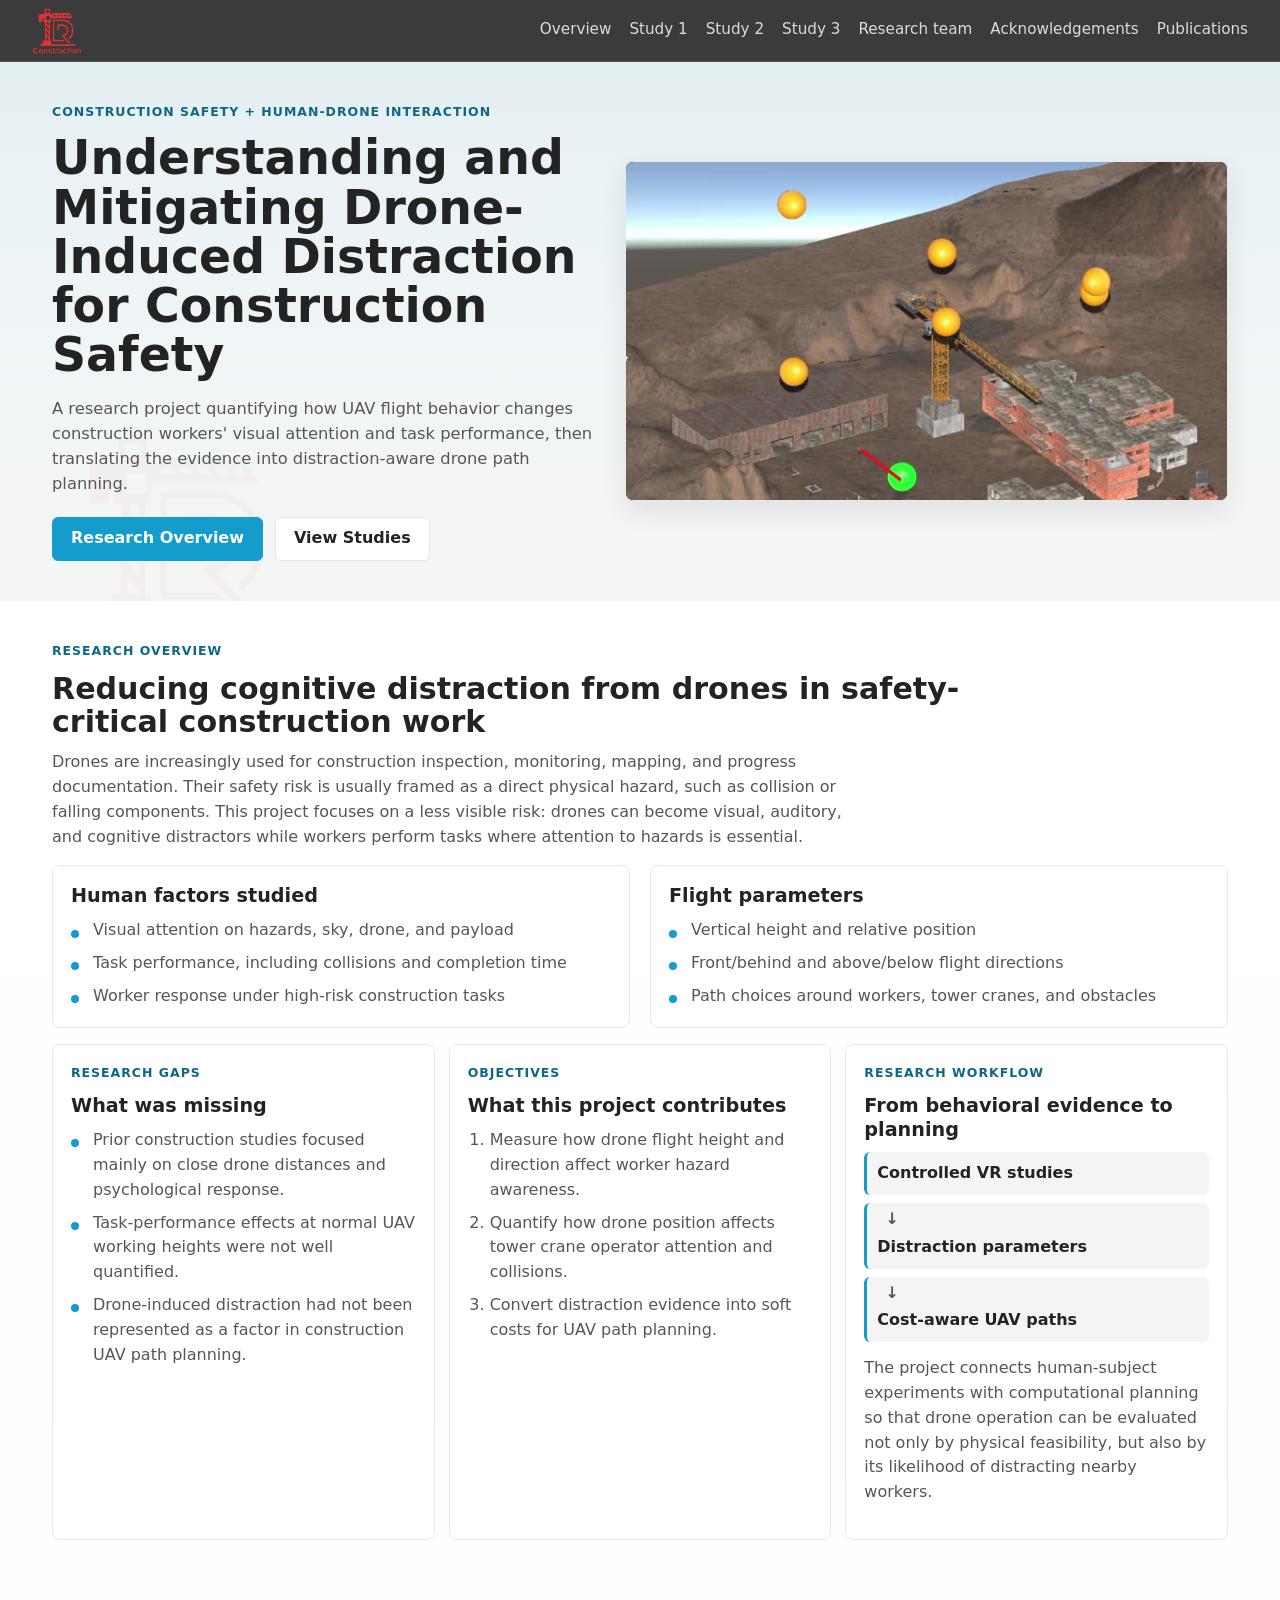
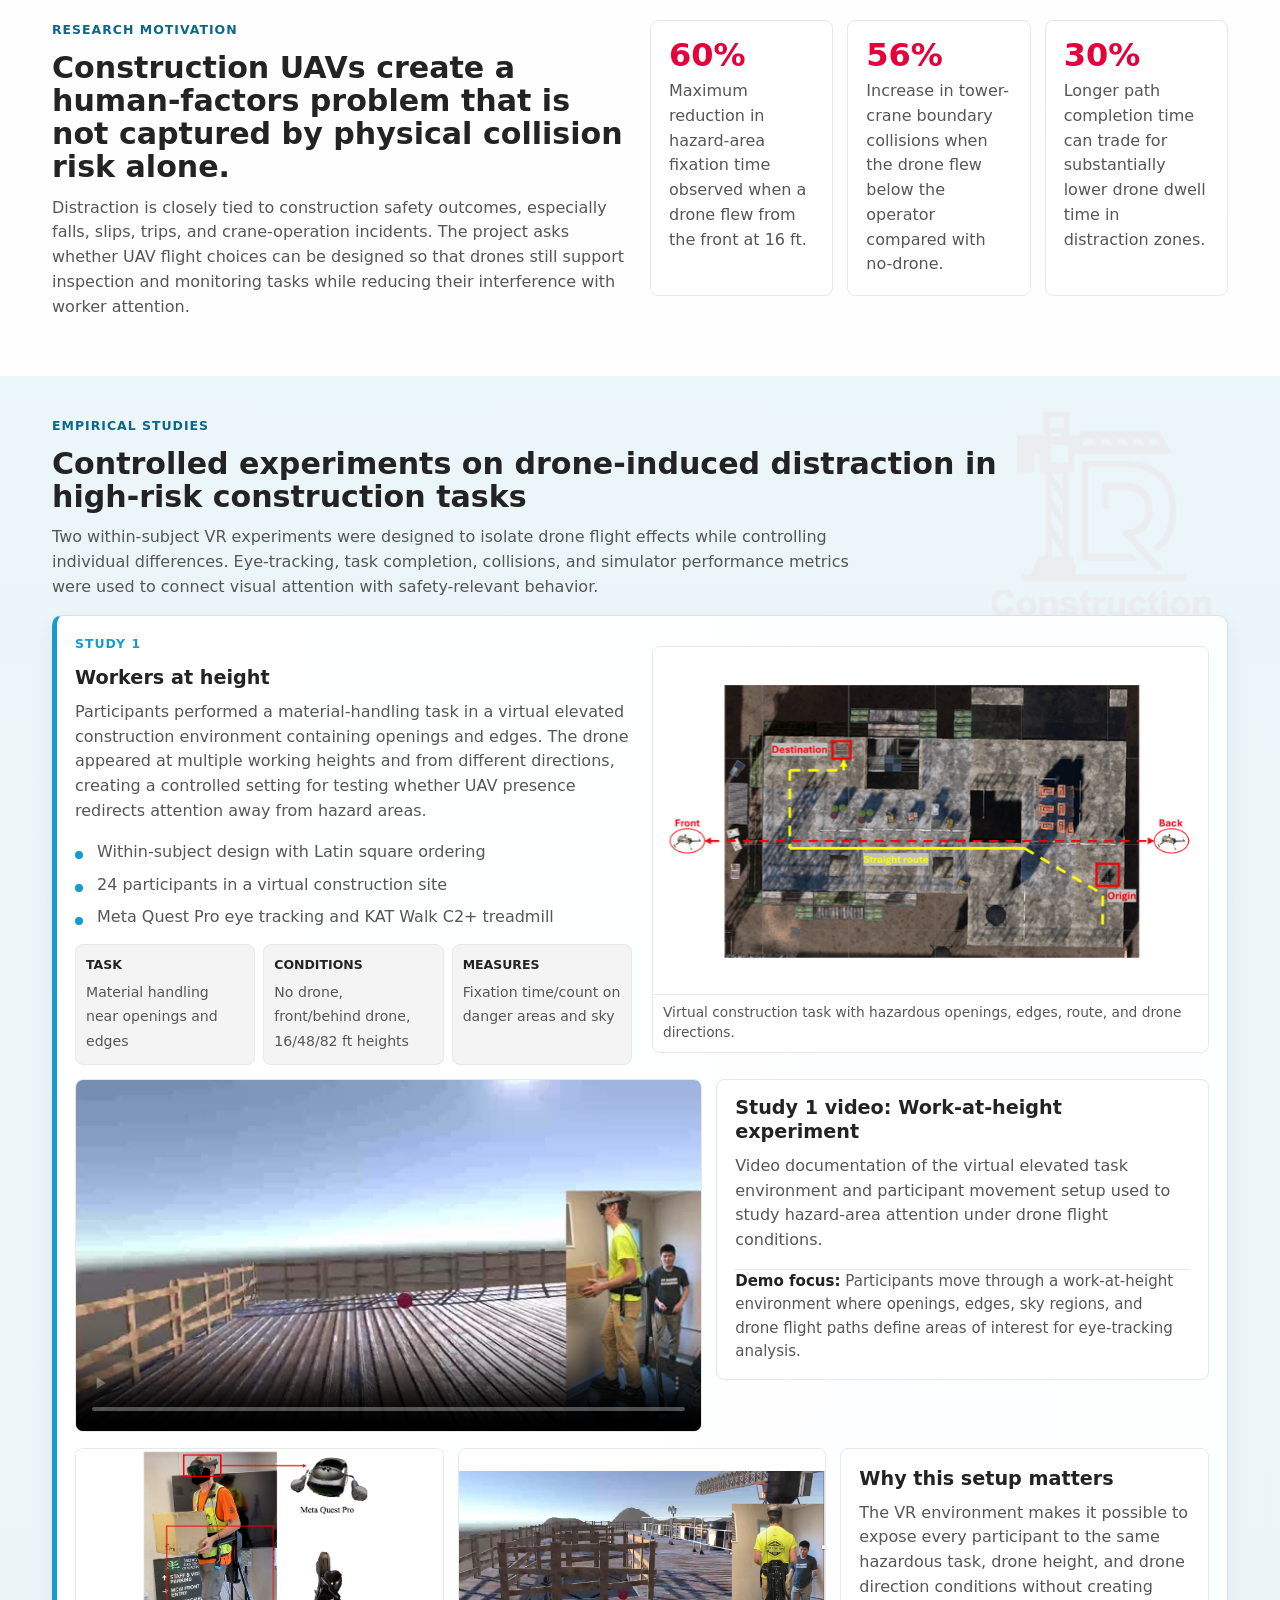
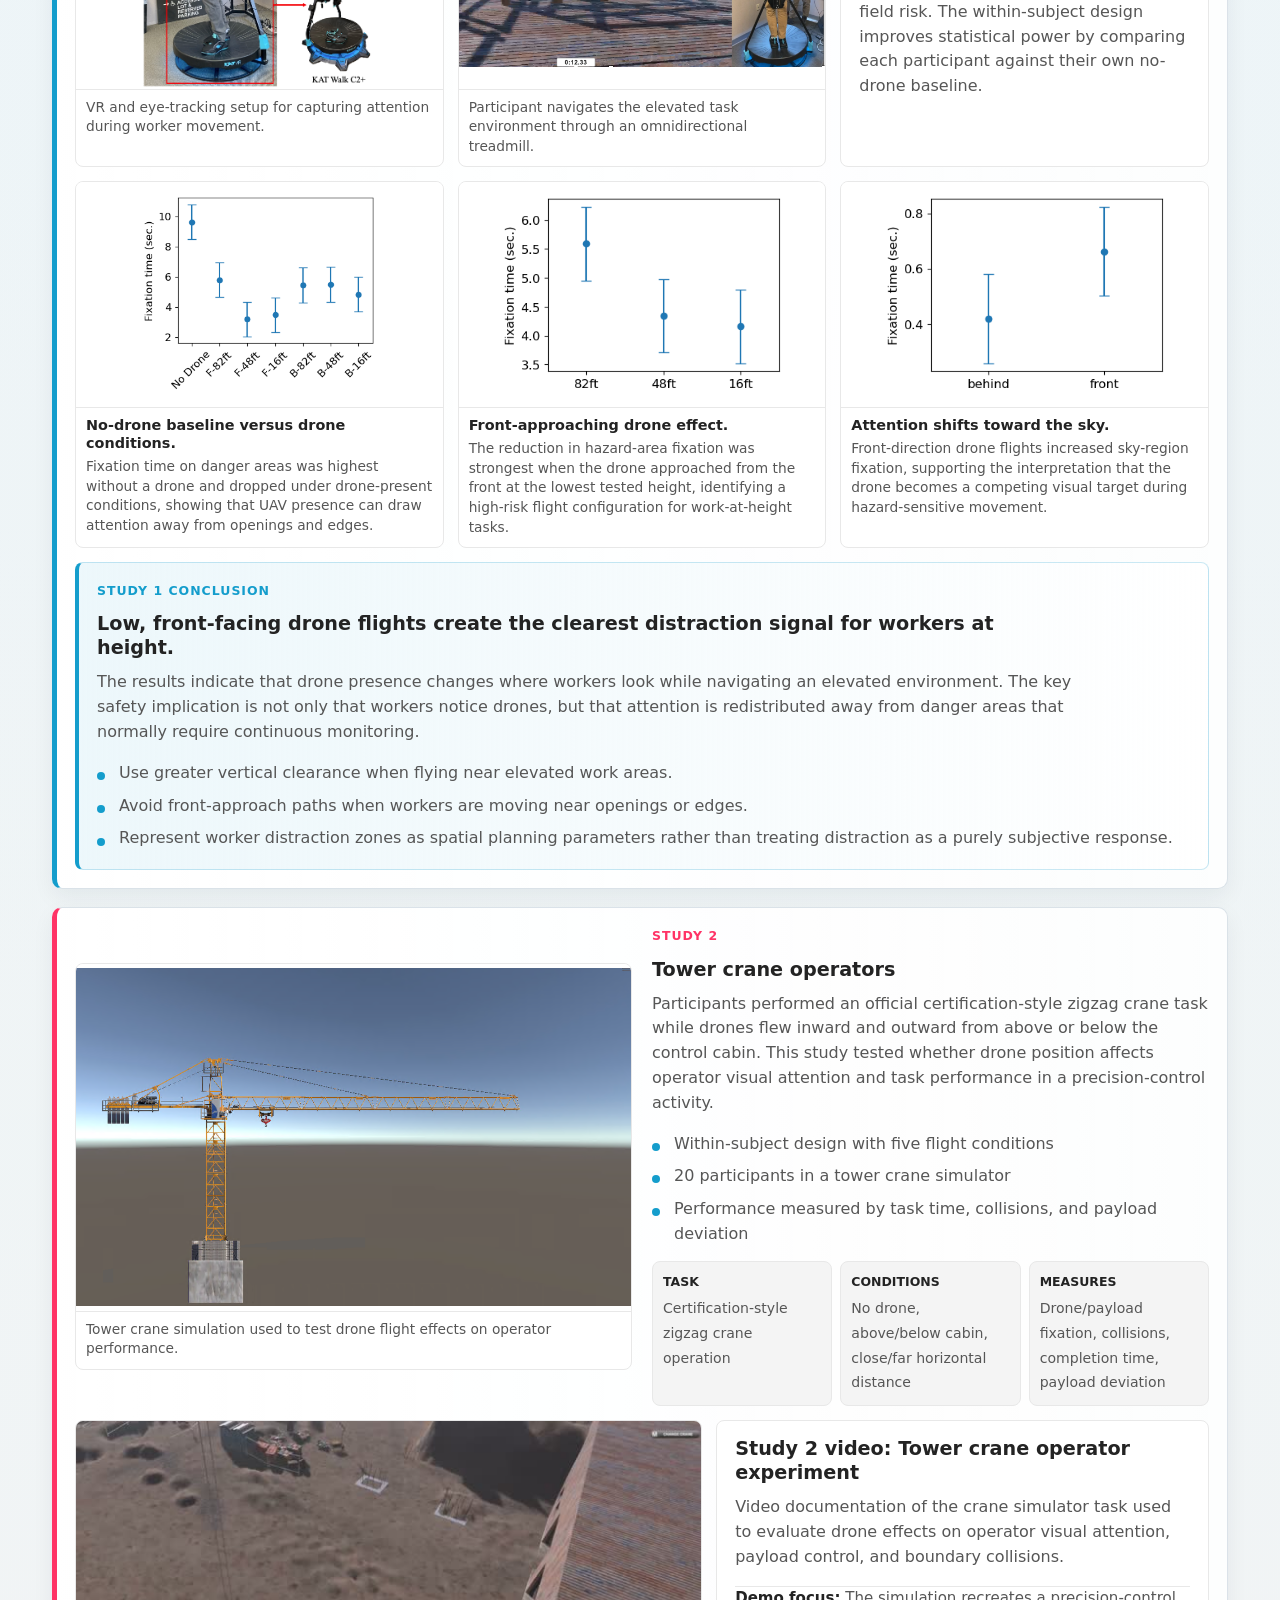
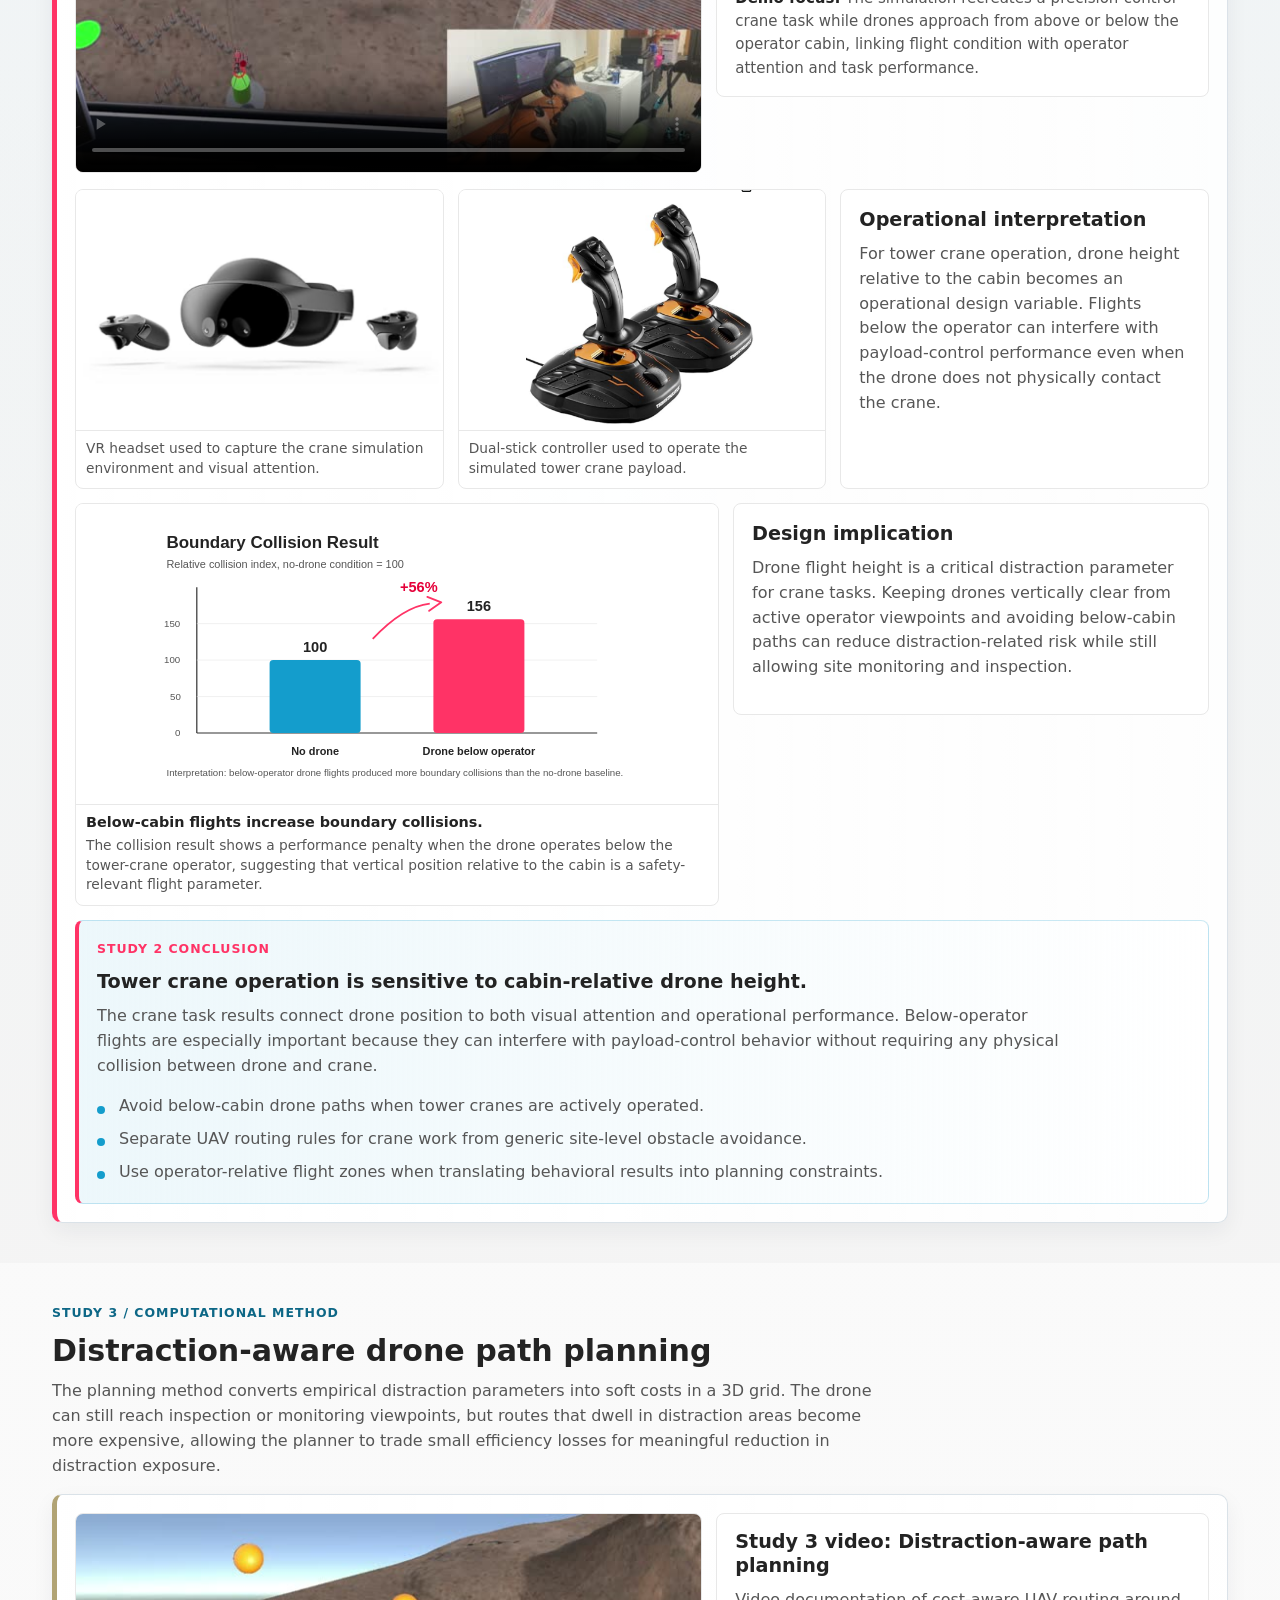
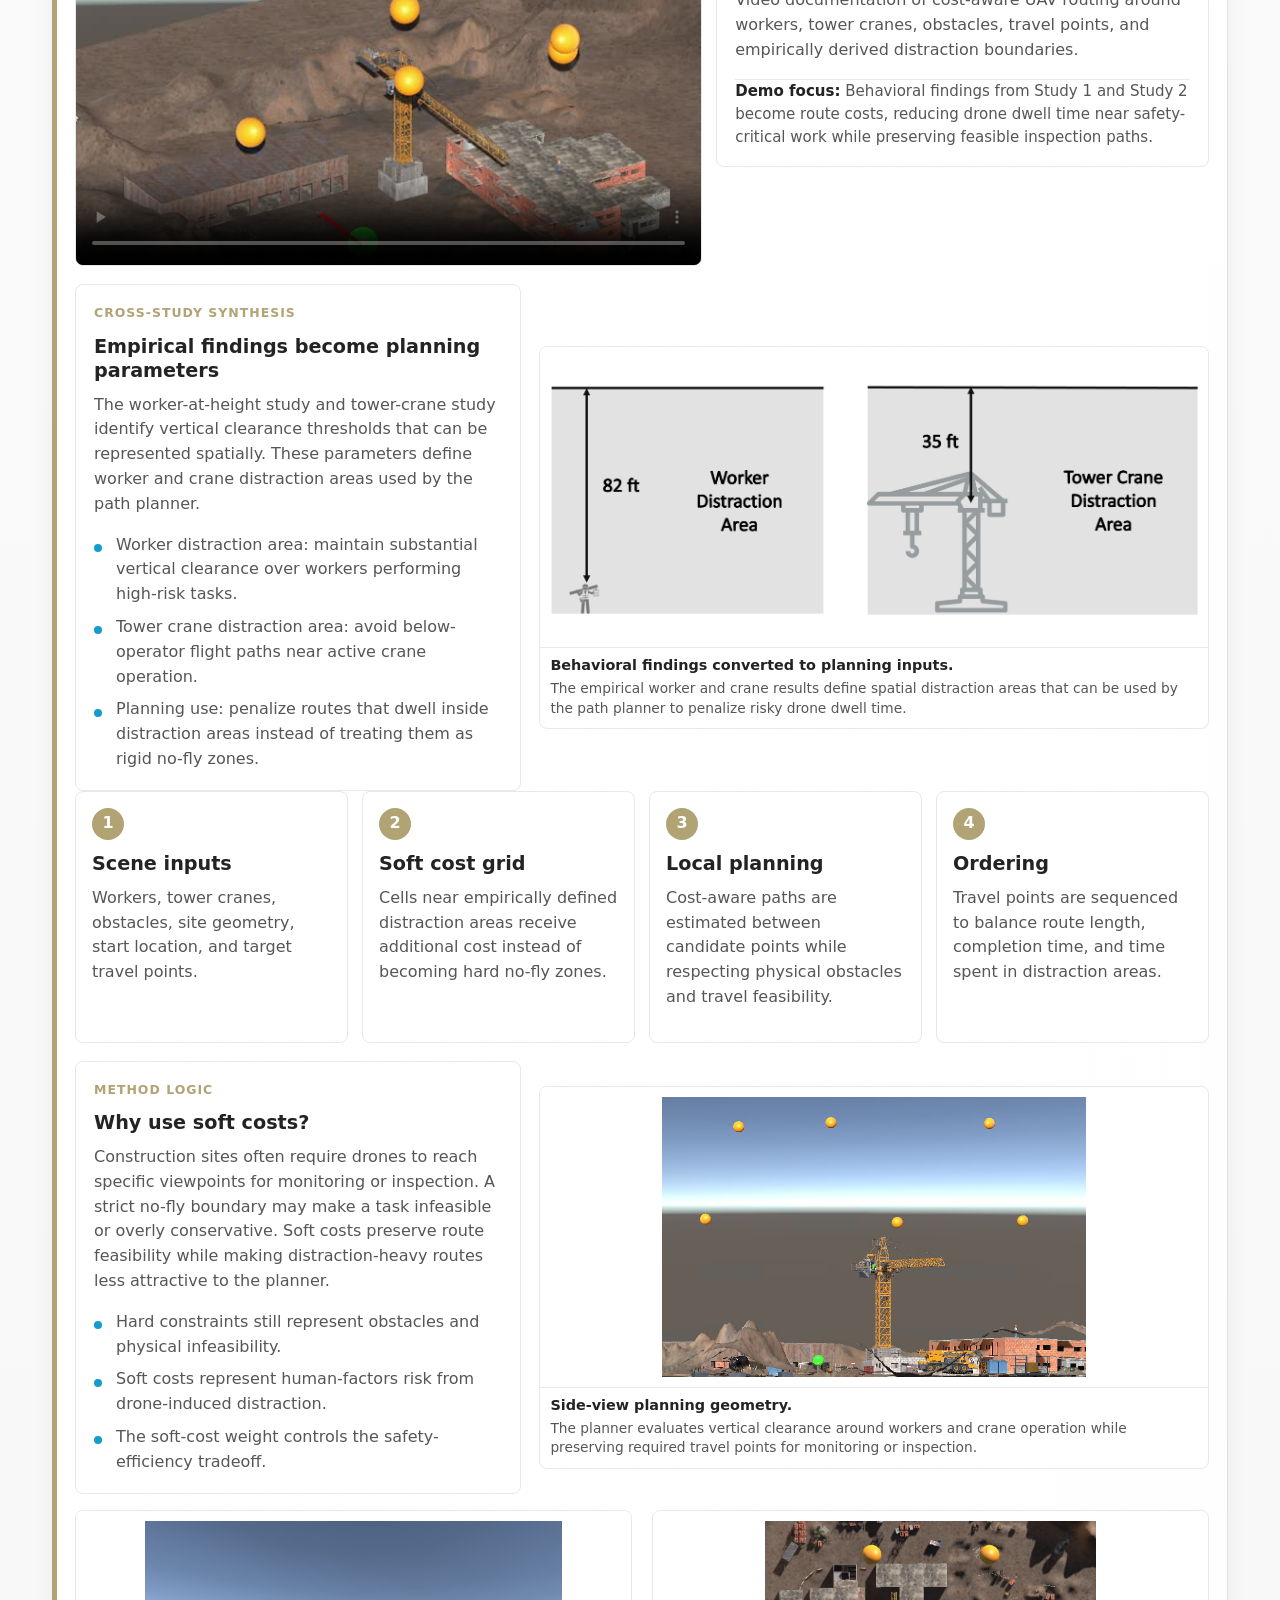
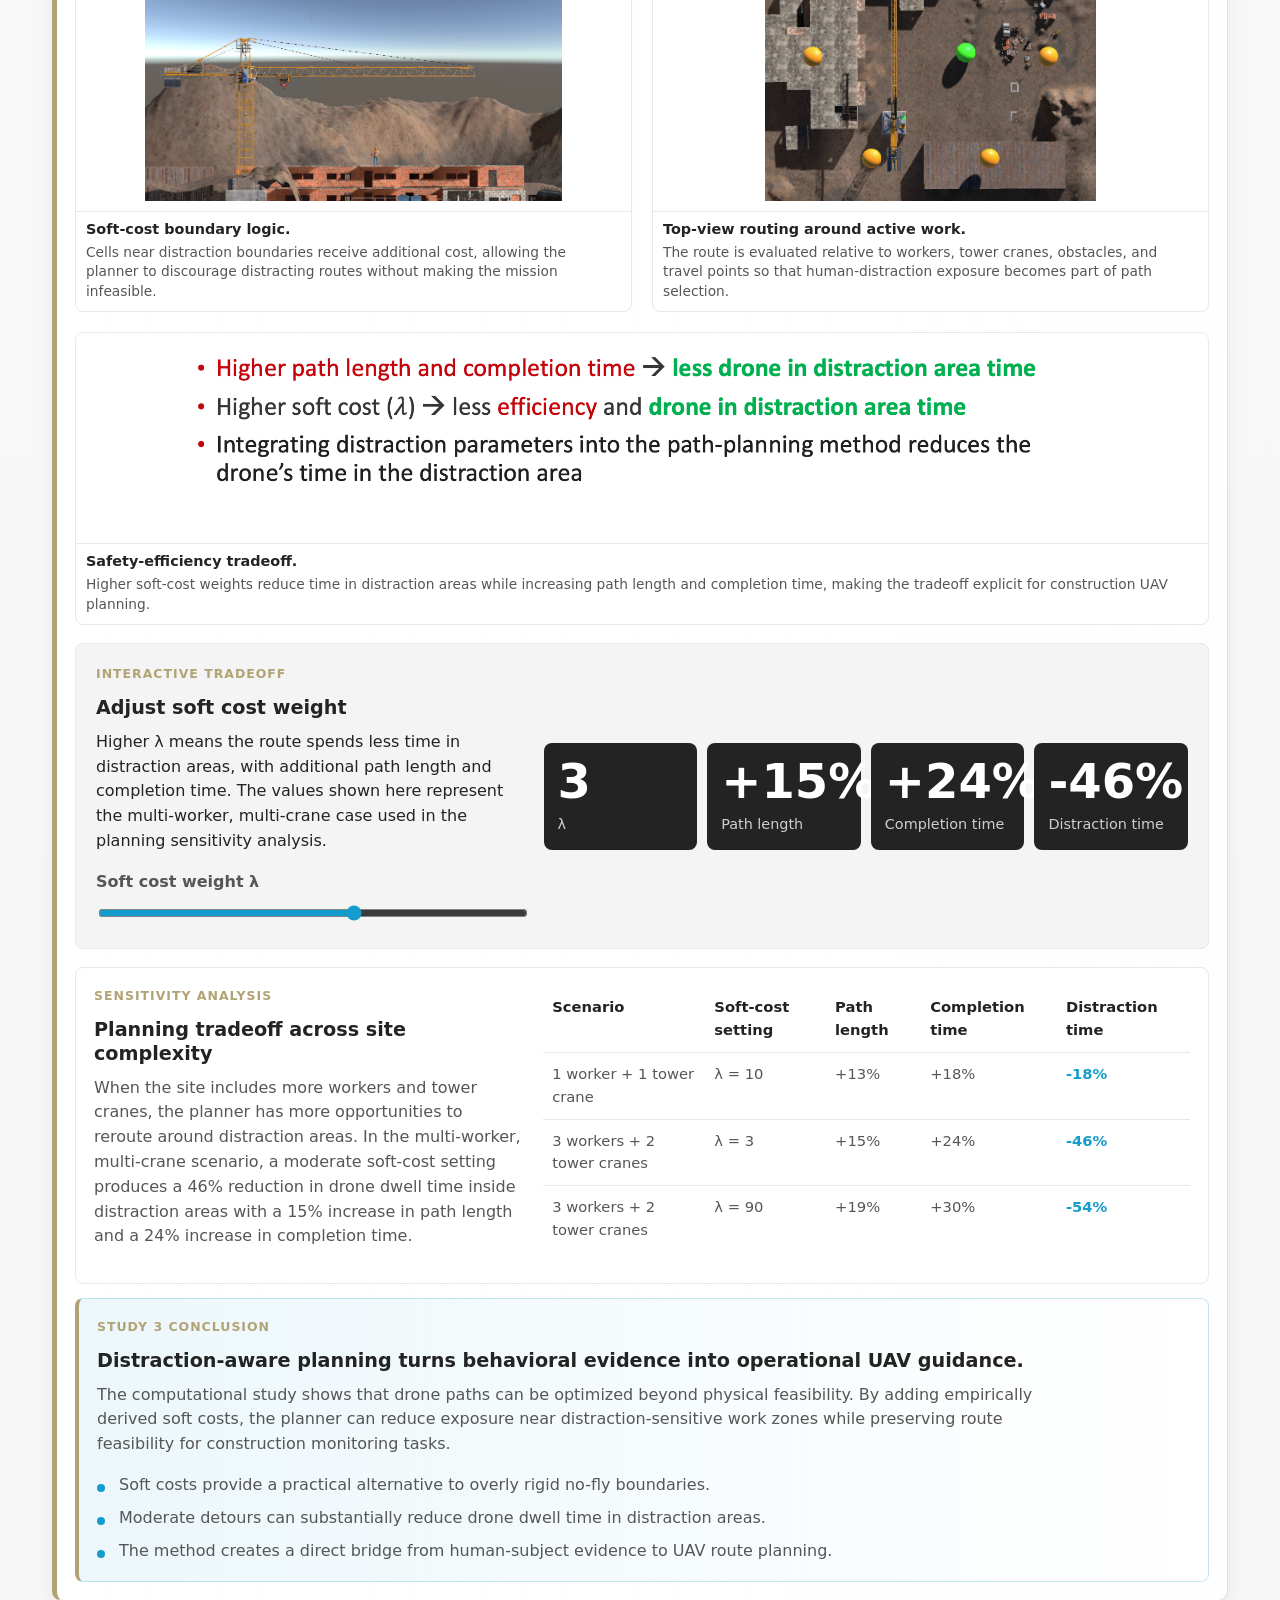
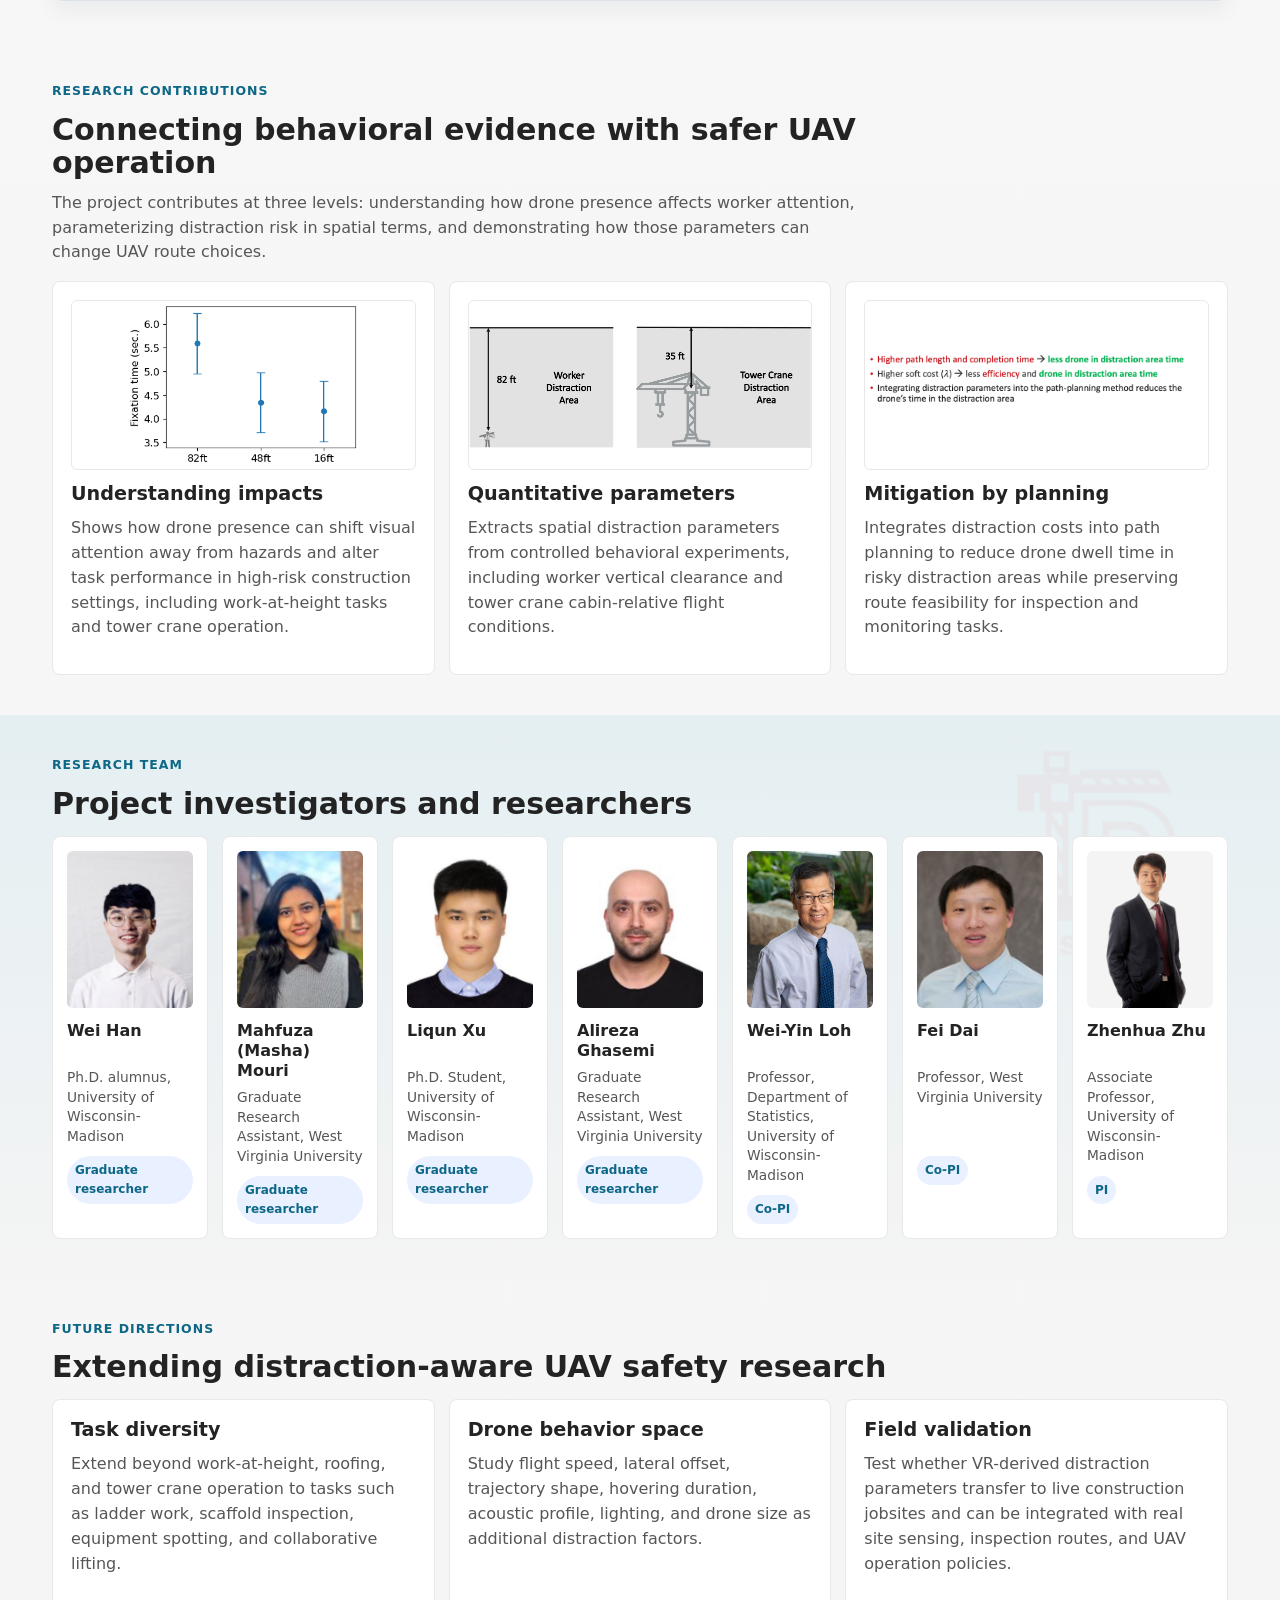
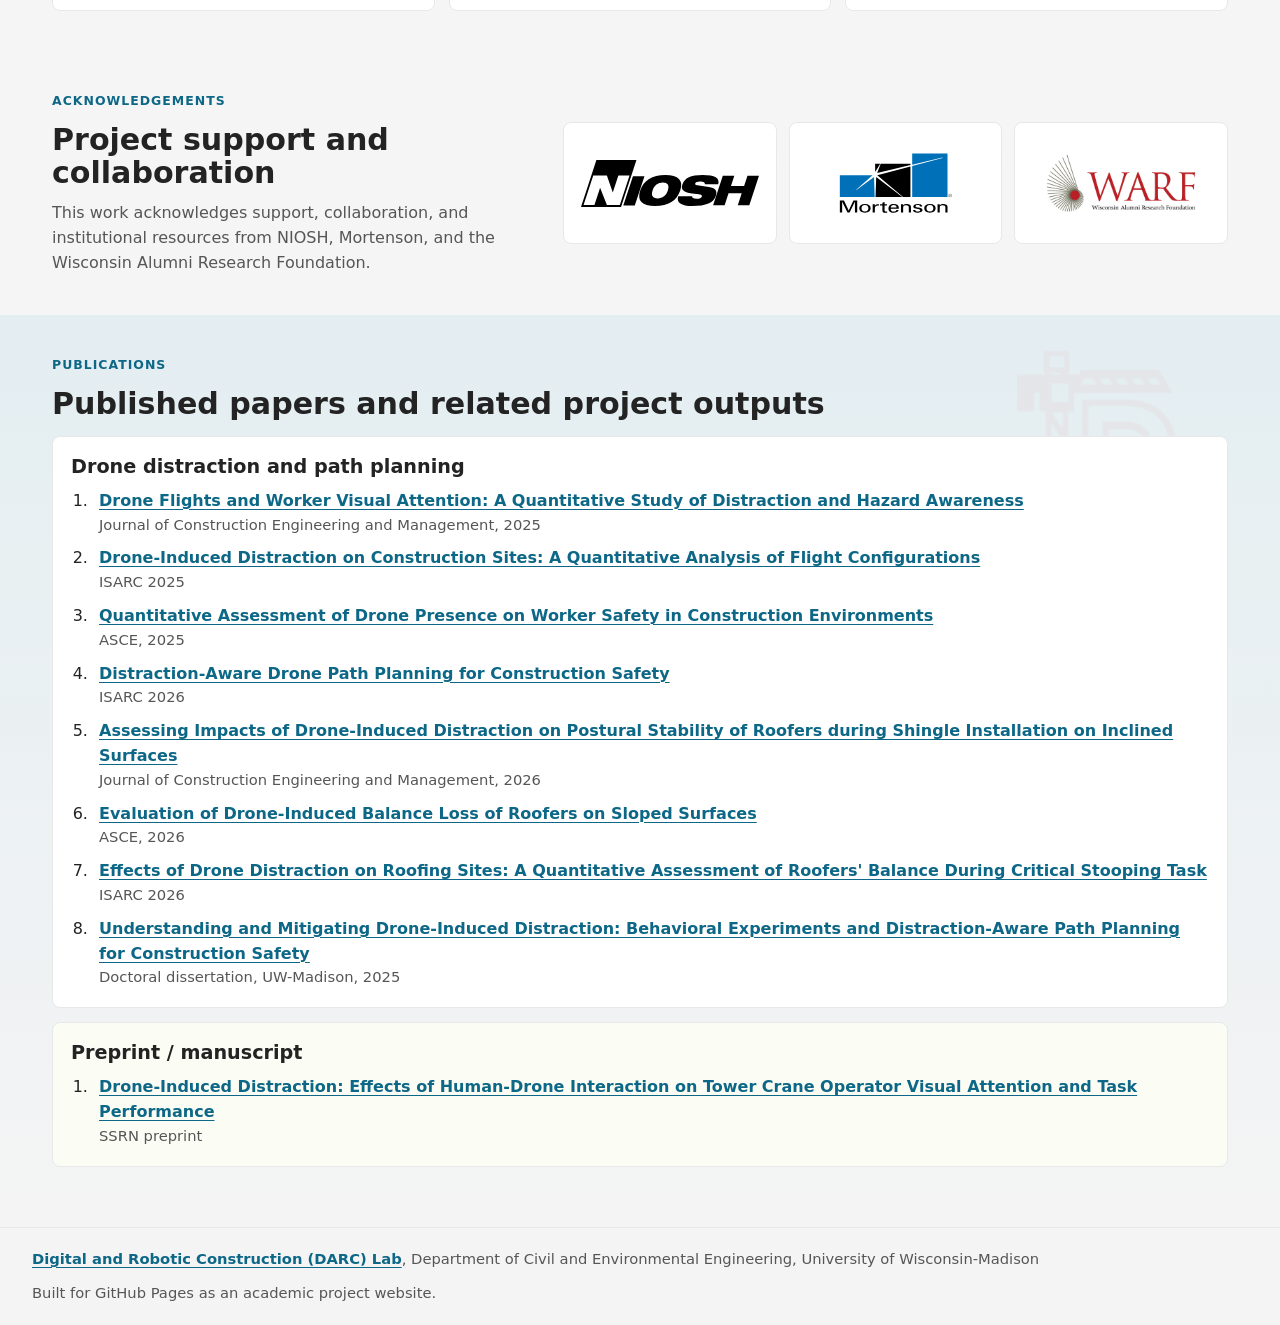
==== docs/index.html @ 778290e9 "Deploy research project website" ====
<!doctype html>
<html lang="en">
  <head>
    <meta charset="utf-8">
    <meta name="viewport" content="width=device-width, initial-scale=1">
    <meta name="description" content="Understanding and mitigating drone-induced distraction for construction safety through behavioral experiments and distraction-aware drone path planning.">
    <title>Drone-Induced Distraction for Construction Safety</title>
    <link rel="icon" href="assets/logos/darc-logo-icon.png">
    <link rel="stylesheet" href="styles.css">
  </head>
  <body>
    <header class="site-header" data-header>
      <div class="header-identity">
        <a class="lab-link" href="https://darc.cee.wisc.edu/index.html" target="_blank" rel="noopener" aria-label="Digital and Robotic Construction Lab website">
          <img src="assets/logos/darc-logo-icon.png" alt="DARC Lab logo">
        </a>
      </div>
      <button class="menu-button" type="button" data-menu-button aria-label="Toggle navigation">
        <span></span>
        <span></span>
      </button>
      <nav class="site-nav" data-nav>
        <a href="#overview">Overview</a>
        <a href="#study-1">Study 1</a>
        <a href="#study-2">Study 2</a>
        <a href="#study-3">Study 3</a>
        <a href="#team">Research team</a>
        <a href="#acknowledgements">Acknowledgements</a>
        <a href="#publications">Publications</a>
      </nav>
    </header>

    <main id="top">
      <section class="hero section-band">
        <div class="hero-copy">
          <p class="eyebrow">Construction safety + human-drone interaction</p>
          <h1>Understanding and Mitigating Drone-Induced Distraction for Construction Safety</h1>
          <p class="lead">A research project quantifying how UAV flight behavior changes construction workers' visual attention and task performance, then translating the evidence into distraction-aware drone path planning.</p>
          <div class="hero-actions">
            <a class="button primary" href="#overview">Research Overview</a>
            <a class="button" href="#study-1">View Studies</a>
          </div>
        </div>
        <div class="hero-media" aria-label="Distraction-aware path planning preview">
          <video autoplay muted loop playsinline poster="assets/video-posters/path-planning-demo.jpg">
            <source src="assets/videos/media8.mp4" type="video/mp4">
          </video>
        </div>
      </section>

      <section id="overview" class="section">
        <div class="section-heading">
          <p class="eyebrow">Research overview</p>
          <h2>Reducing cognitive distraction from drones in safety-critical construction work</h2>
          <p>Drones are increasingly used for construction inspection, monitoring, mapping, and progress documentation. Their safety risk is usually framed as a direct physical hazard, such as collision or falling components. This project focuses on a less visible risk: drones can become visual, auditory, and cognitive distractors while workers perform tasks where attention to hazards is essential.</p>
        </div>
        <div class="two-column question-grid">
          <div>
            <h3>Human factors studied</h3>
            <ul class="check-list">
              <li>Visual attention on hazards, sky, drone, and payload</li>
              <li>Task performance, including collisions and completion time</li>
              <li>Worker response under high-risk construction tasks</li>
            </ul>
          </div>
          <div>
            <h3>Flight parameters</h3>
            <ul class="check-list">
              <li>Vertical height and relative position</li>
              <li>Front/behind and above/below flight directions</li>
              <li>Path choices around workers, tower cranes, and obstacles</li>
            </ul>
          </div>
        </div>

        <div class="framework-grid">
          <article>
            <p class="tag">Research gaps</p>
            <h3>What was missing</h3>
            <ul class="check-list">
              <li>Prior construction studies focused mainly on close drone distances and psychological response.</li>
              <li>Task-performance effects at normal UAV working heights were not well quantified.</li>
              <li>Drone-induced distraction had not been represented as a factor in construction UAV path planning.</li>
            </ul>
          </article>
          <article>
            <p class="tag">Objectives</p>
            <h3>What this project contributes</h3>
            <ol class="number-list">
              <li>Measure how drone flight height and direction affect worker hazard awareness.</li>
              <li>Quantify how drone position affects tower crane operator attention and collisions.</li>
              <li>Convert distraction evidence into soft costs for UAV path planning.</li>
            </ol>
          </article>
          <article>
            <p class="tag">Research workflow</p>
            <h3>From behavioral evidence to planning</h3>
            <div class="workflow">
              <span>Controlled VR studies</span>
              <span>Distraction parameters</span>
              <span>Cost-aware UAV paths</span>
            </div>
            <p>The project connects human-subject experiments with computational planning so that drone operation can be evaluated not only by physical feasibility, but also by its likelihood of distracting nearby workers.</p>
          </article>
        </div>
      </section>

      <section class="section split-section">
        <div class="section-heading compact">
          <p class="eyebrow">Research motivation</p>
          <h2>Construction UAVs create a human-factors problem that is not captured by physical collision risk alone.</h2>
          <p>Distraction is closely tied to construction safety outcomes, especially falls, slips, trips, and crane-operation incidents. The project asks whether UAV flight choices can be designed so that drones still support inspection and monitoring tasks while reducing their interference with worker attention.</p>
        </div>
        <div class="metric-grid">
          <article class="metric">
            <strong>60%</strong>
            <span>Maximum reduction in hazard-area fixation time observed when a drone flew from the front at 16 ft.</span>
          </article>
          <article class="metric">
            <strong>56%</strong>
            <span>Increase in tower-crane boundary collisions when the drone flew below the operator compared with no-drone.</span>
          </article>
          <article class="metric">
            <strong>30%</strong>
            <span>Longer path completion time can trade for substantially lower drone dwell time in distraction zones.</span>
          </article>
        </div>
      </section>

      <section id="studies" class="section section-band">
        <div class="section-heading">
          <p class="eyebrow">Empirical studies</p>
          <h2>Controlled experiments on drone-induced distraction in high-risk construction tasks</h2>
          <p>Two within-subject VR experiments were designed to isolate drone flight effects while controlling individual differences. Eye-tracking, task completion, collisions, and simulator performance metrics were used to connect visual attention with safety-relevant behavior.</p>
        </div>

        <div id="study-1" class="study-section study-one">
          <div class="research-block">
            <div class="research-copy">
              <p class="tag">Study 1</p>
              <h3>Workers at height</h3>
              <p>Participants performed a material-handling task in a virtual elevated construction environment containing openings and edges. The drone appeared at multiple working heights and from different directions, creating a controlled setting for testing whether UAV presence redirects attention away from hazard areas.</p>
              <ul class="check-list">
                <li>Within-subject design with Latin square ordering</li>
                <li>24 participants in a virtual construction site</li>
                <li>Meta Quest Pro eye tracking and KAT Walk C2+ treadmill</li>
              </ul>
              <div class="study-meta">
                <article>
                  <strong>Task</strong>
                  <span>Material handling near openings and edges</span>
                </article>
                <article>
                  <strong>Conditions</strong>
                  <span>No drone, front/behind drone, 16/48/82 ft heights</span>
                </article>
                <article>
                  <strong>Measures</strong>
                  <span>Fixation time/count on danger areas and sky</span>
                </article>
              </div>
            </div>
            <figure class="figure-frame">
              <img src="assets/figures/workers-route.png" alt="Virtual construction site route for workers at height with front and back drone directions.">
              <figcaption>Virtual construction task with hazardous openings, edges, route, and drone directions.</figcaption>
            </figure>
          </div>

          <div class="study-demo">
            <article class="media-card demo-card">
              <video controls preload="metadata" poster="assets/video-posters/workers-demo.jpg">
                <source src="assets/videos/media5.mp4" type="video/mp4">
              </video>
              <div class="demo-copy">
                <h3>Study 1 video: Work-at-height experiment</h3>
                <p>Video documentation of the virtual elevated task environment and participant movement setup used to study hazard-area attention under drone flight conditions.</p>
                <p class="demo-note"><strong>Demo focus:</strong> Participants move through a work-at-height environment where openings, edges, sky regions, and drone flight paths define areas of interest for eye-tracking analysis.</p>
              </div>
            </article>
          </div>

          <div class="figure-grid three">
            <figure class="figure-card">
              <img src="assets/figures/meta-quest-pro.png" alt="Participant wearing Meta Quest Pro while standing on KAT Walk C2+ treadmill.">
              <figcaption>VR and eye-tracking setup for capturing attention during worker movement.</figcaption>
            </figure>
            <figure class="figure-card">
              <img src="assets/figures/kat-walk.png" alt="Work-at-height virtual environment and treadmill setup.">
              <figcaption>Participant navigates the elevated task environment through an omnidirectional treadmill.</figcaption>
            </figure>
            <div class="finding-panel">
              <h3>Why this setup matters</h3>
              <p>The VR environment makes it possible to expose every participant to the same hazardous task, drone height, and drone direction conditions without creating field risk. The within-subject design improves statistical power by comparing each participant against their own no-drone baseline.</p>
            </div>
          </div>

          <div class="result-row three">
            <figure class="figure-card data-viz result-figure">
              <img src="assets/figures/fixation-danger-no-drone.png" alt="Fixation time on danger areas by drone condition.">
              <figcaption><strong>No-drone baseline versus drone conditions.</strong><span>Fixation time on danger areas was highest without a drone and dropped under drone-present conditions, showing that UAV presence can draw attention away from openings and edges.</span></figcaption>
            </figure>
            <figure class="figure-card data-viz result-figure">
              <img src="assets/figures/fixation-danger-front.png" alt="Fixation time on danger areas for front drone conditions at different heights.">
              <figcaption><strong>Front-approaching drone effect.</strong><span>The reduction in hazard-area fixation was strongest when the drone approached from the front at the lowest tested height, identifying a high-risk flight configuration for work-at-height tasks.</span></figcaption>
            </figure>
            <figure class="figure-card data-viz result-figure">
              <img src="assets/figures/fixation-sky.png" alt="Fixation time on sky by drone condition.">
              <figcaption><strong>Attention shifts toward the sky.</strong><span>Front-direction drone flights increased sky-region fixation, supporting the interpretation that the drone becomes a competing visual target during hazard-sensitive movement.</span></figcaption>
            </figure>
          </div>

          <div class="study-conclusion">
            <p class="tag">Study 1 conclusion</p>
            <h3>Low, front-facing drone flights create the clearest distraction signal for workers at height.</h3>
            <p>The results indicate that drone presence changes where workers look while navigating an elevated environment. The key safety implication is not only that workers notice drones, but that attention is redistributed away from danger areas that normally require continuous monitoring.</p>
            <ul class="check-list">
              <li>Use greater vertical clearance when flying near elevated work areas.</li>
              <li>Avoid front-approach paths when workers are moving near openings or edges.</li>
              <li>Represent worker distraction zones as spatial planning parameters rather than treating distraction as a purely subjective response.</li>
            </ul>
          </div>
        </div>

        <div id="study-2" class="study-section study-two">
          <div class="research-block alternate">
            <div class="research-copy">
              <p class="tag">Study 2</p>
              <h3>Tower crane operators</h3>
              <p>Participants performed an official certification-style zigzag crane task while drones flew inward and outward from above or below the control cabin. This study tested whether drone position affects operator visual attention and task performance in a precision-control activity.</p>
              <ul class="check-list">
                <li>Within-subject design with five flight conditions</li>
                <li>20 participants in a tower crane simulator</li>
                <li>Performance measured by task time, collisions, and payload deviation</li>
              </ul>
              <div class="study-meta">
                <article>
                  <strong>Task</strong>
                  <span>Certification-style zigzag crane operation</span>
                </article>
                <article>
                  <strong>Conditions</strong>
                  <span>No drone, above/below cabin, close/far horizontal distance</span>
                </article>
                <article>
                  <strong>Measures</strong>
                  <span>Drone/payload fixation, collisions, completion time, payload deviation</span>
                </article>
              </div>
            </div>
            <figure class="figure-frame">
              <img src="assets/figures/tower-crane-sim.png" alt="Tower crane simulation scene with crane and payload.">
              <figcaption>Tower crane simulation used to test drone flight effects on operator performance.</figcaption>
            </figure>
          </div>

          <div class="study-demo">
            <article class="media-card demo-card">
              <video controls preload="metadata" poster="assets/video-posters/crane-demo.jpg">
                <source src="assets/videos/media7.mp4" type="video/mp4">
              </video>
              <div class="demo-copy">
                <h3>Study 2 video: Tower crane operator experiment</h3>
                <p>Video documentation of the crane simulator task used to evaluate drone effects on operator visual attention, payload control, and boundary collisions.</p>
                <p class="demo-note"><strong>Demo focus:</strong> The simulation recreates a precision-control crane task while drones approach from above or below the operator cabin, linking flight condition with operator attention and task performance.</p>
              </div>
            </article>
          </div>

          <div class="figure-grid three">
            <figure class="figure-card">
              <img src="assets/figures/joystick.png" alt="Meta Quest headset used in the tower crane simulator.">
              <figcaption>VR headset used to capture the crane simulation environment and visual attention.</figcaption>
            </figure>
            <figure class="figure-card">
              <img src="assets/figures/meta-quest-crane.png" alt="Dual joystick controller used for the tower crane task.">
              <figcaption>Dual-stick controller used to operate the simulated tower crane payload.</figcaption>
            </figure>
            <div class="finding-panel">
              <h3>Operational interpretation</h3>
              <p>For tower crane operation, drone height relative to the cabin becomes an operational design variable. Flights below the operator can interfere with payload-control performance even when the drone does not physically contact the crane.</p>
            </div>
          </div>

          <div class="result-row result-with-analysis">
            <figure class="figure-card wide data-viz result-figure">
              <img src="assets/figures/tower-collision-result.svg" alt="Relative boundary collision result showing a 56 percent increase for below-operator drone flight.">
              <figcaption><strong>Below-cabin flights increase boundary collisions.</strong><span>The collision result shows a performance penalty when the drone operates below the tower-crane operator, suggesting that vertical position relative to the cabin is a safety-relevant flight parameter.</span></figcaption>
            </figure>
            <div class="finding-panel">
              <h3>Design implication</h3>
              <p>Drone flight height is a critical distraction parameter for crane tasks. Keeping drones vertically clear from active operator viewpoints and avoiding below-cabin paths can reduce distraction-related risk while still allowing site monitoring and inspection.</p>
            </div>
          </div>

          <div class="study-conclusion">
            <p class="tag">Study 2 conclusion</p>
            <h3>Tower crane operation is sensitive to cabin-relative drone height.</h3>
            <p>The crane task results connect drone position to both visual attention and operational performance. Below-operator flights are especially important because they can interfere with payload-control behavior without requiring any physical collision between drone and crane.</p>
            <ul class="check-list">
              <li>Avoid below-cabin drone paths when tower cranes are actively operated.</li>
              <li>Separate UAV routing rules for crane work from generic site-level obstacle avoidance.</li>
              <li>Use operator-relative flight zones when translating behavioral results into planning constraints.</li>
            </ul>
          </div>
        </div>

      </section>

      <section id="study-3" class="section">
        <div class="section-heading">
          <p class="eyebrow">Study 3 / Computational method</p>
          <h2>Distraction-aware drone path planning</h2>
          <p>The planning method converts empirical distraction parameters into soft costs in a 3D grid. The drone can still reach inspection or monitoring viewpoints, but routes that dwell in distraction areas become more expensive, allowing the planner to trade small efficiency losses for meaningful reduction in distraction exposure.</p>
        </div>
        <div class="study-section study-three">
          <div class="study-demo method-demo">
            <article class="media-card demo-card">
              <video controls preload="metadata" poster="assets/video-posters/path-planning-demo.jpg">
                <source src="assets/videos/media8.mp4" type="video/mp4">
              </video>
              <div class="demo-copy">
                <h3>Study 3 video: Distraction-aware path planning</h3>
                <p>Video documentation of cost-aware UAV routing around workers, tower cranes, obstacles, travel points, and empirically derived distraction boundaries.</p>
                <p class="demo-note"><strong>Demo focus:</strong> Behavioral findings from Study 1 and Study 2 become route costs, reducing drone dwell time near safety-critical work while preserving feasible inspection paths.</p>
              </div>
            </article>
          </div>

          <div class="parameter-bridge">
            <div>
              <p class="tag">Cross-study synthesis</p>
              <h3>Empirical findings become planning parameters</h3>
              <p>The worker-at-height study and tower-crane study identify vertical clearance thresholds that can be represented spatially. These parameters define worker and crane distraction areas used by the path planner.</p>
              <ul class="check-list">
                <li>Worker distraction area: maintain substantial vertical clearance over workers performing high-risk tasks.</li>
                <li>Tower crane distraction area: avoid below-operator flight paths near active crane operation.</li>
                <li>Planning use: penalize routes that dwell inside distraction areas instead of treating them as rigid no-fly zones.</li>
              </ul>
            </div>
            <figure class="figure-frame data-viz">
              <img src="assets/figures/distraction-parameters.png" alt="Worker and tower crane distraction parameter boundaries.">
              <figcaption><strong>Behavioral findings converted to planning inputs.</strong><span>The empirical worker and crane results define spatial distraction areas that can be used by the path planner to penalize risky drone dwell time.</span></figcaption>
            </figure>
          </div>

          <div class="pipeline">
            <article>
              <span>1</span>
              <h3>Scene inputs</h3>
              <p>Workers, tower cranes, obstacles, site geometry, start location, and target travel points.</p>
            </article>
            <article>
              <span>2</span>
              <h3>Soft cost grid</h3>
              <p>Cells near empirically defined distraction areas receive additional cost instead of becoming hard no-fly zones.</p>
            </article>
            <article>
              <span>3</span>
              <h3>Local planning</h3>
              <p>Cost-aware paths are estimated between candidate points while respecting physical obstacles and travel feasibility.</p>
            </article>
            <article>
              <span>4</span>
              <h3>Ordering</h3>
              <p>Travel points are sequenced to balance route length, completion time, and time spent in distraction areas.</p>
            </article>
          </div>

          <div class="method-detail">
            <div>
              <p class="tag">Method logic</p>
              <h3>Why use soft costs?</h3>
              <p>Construction sites often require drones to reach specific viewpoints for monitoring or inspection. A strict no-fly boundary may make a task infeasible or overly conservative. Soft costs preserve route feasibility while making distraction-heavy routes less attractive to the planner.</p>
              <ul class="check-list">
                <li>Hard constraints still represent obstacles and physical infeasibility.</li>
                <li>Soft costs represent human-factors risk from drone-induced distraction.</li>
                <li>The soft-cost weight controls the safety-efficiency tradeoff.</li>
              </ul>
            </div>
            <figure class="figure-frame data-viz">
              <img src="assets/figures/path-planning-side.png" alt="Side view of drone path planning around tower crane and workers.">
              <figcaption><strong>Side-view planning geometry.</strong><span>The planner evaluates vertical clearance around workers and crane operation while preserving required travel points for monitoring or inspection.</span></figcaption>
            </figure>
          </div>

          <div class="planning-visuals method-results">
            <figure class="figure-frame data-viz">
              <img src="assets/figures/soft-cost-boundary.png" alt="Soft cost boundary conditions for drone path planning.">
              <figcaption><strong>Soft-cost boundary logic.</strong><span>Cells near distraction boundaries receive additional cost, allowing the planner to discourage distracting routes without making the mission infeasible.</span></figcaption>
            </figure>
            <figure class="figure-frame data-viz">
              <img src="assets/figures/path-planning-top.png" alt="Top view of drone path planning around workers and tower crane.">
              <figcaption><strong>Top-view routing around active work.</strong><span>The route is evaluated relative to workers, tower cranes, obstacles, and travel points so that human-distraction exposure becomes part of path selection.</span></figcaption>
            </figure>
            <figure class="figure-frame data-viz result-wide">
              <img src="assets/figures/path-planning-findings.png" alt="Summary of path-planning findings showing efficiency and distraction-time tradeoffs.">
              <figcaption><strong>Safety-efficiency tradeoff.</strong><span>Higher soft-cost weights reduce time in distraction areas while increasing path length and completion time, making the tradeoff explicit for construction UAV planning.</span></figcaption>
            </figure>
          </div>

          <div class="tradeoff">
            <div>
              <p class="tag">Interactive tradeoff</p>
              <h3>Adjust soft cost weight</h3>
              <p>Higher &lambda; means the route spends less time in distraction areas, with additional path length and completion time. The values shown here represent the multi-worker, multi-crane case used in the planning sensitivity analysis.</p>
              <label for="lambdaRange">Soft cost weight &lambda;</label>
              <input id="lambdaRange" type="range" min="0" max="5" value="3" step="1">
            </div>
            <div class="tradeoff-values" aria-live="polite">
              <article>
                <span id="lambdaValue">3</span>
                <p>&lambda;</p>
              </article>
              <article>
                <span id="pathValue">+15%</span>
                <p>Path length</p>
              </article>
              <article>
                <span id="timeValue">+24%</span>
                <p>Completion time</p>
              </article>
              <article>
                <span id="distractionValue">-46%</span>
                <p>Distraction time</p>
              </article>
            </div>
          </div>

          <div class="sensitivity-panel">
            <div>
              <p class="tag">Sensitivity analysis</p>
              <h3>Planning tradeoff across site complexity</h3>
              <p>When the site includes more workers and tower cranes, the planner has more opportunities to reroute around distraction areas. In the multi-worker, multi-crane scenario, a moderate soft-cost setting produces a 46% reduction in drone dwell time inside distraction areas with a 15% increase in path length and a 24% increase in completion time.</p>
            </div>
            <table class="sensitivity-table">
              <thead>
                <tr>
                  <th>Scenario</th>
                  <th>Soft-cost setting</th>
                  <th>Path length</th>
                  <th>Completion time</th>
                  <th>Distraction time</th>
                </tr>
              </thead>
              <tbody>
                <tr>
                  <td>1 worker + 1 tower crane</td>
                  <td>&lambda; = 10</td>
                  <td>+13%</td>
                  <td>+18%</td>
                  <td>-18%</td>
                </tr>
                <tr>
                  <td>3 workers + 2 tower cranes</td>
                  <td>&lambda; = 3</td>
                  <td>+15%</td>
                  <td>+24%</td>
                  <td>-46%</td>
                </tr>
                <tr>
                  <td>3 workers + 2 tower cranes</td>
                  <td>&lambda; = 90</td>
                  <td>+19%</td>
                  <td>+30%</td>
                  <td>-54%</td>
                </tr>
              </tbody>
            </table>
          </div>

          <div class="study-conclusion">
            <p class="tag">Study 3 conclusion</p>
            <h3>Distraction-aware planning turns behavioral evidence into operational UAV guidance.</h3>
            <p>The computational study shows that drone paths can be optimized beyond physical feasibility. By adding empirically derived soft costs, the planner can reduce exposure near distraction-sensitive work zones while preserving route feasibility for construction monitoring tasks.</p>
            <ul class="check-list">
              <li>Soft costs provide a practical alternative to overly rigid no-fly boundaries.</li>
              <li>Moderate detours can substantially reduce drone dwell time in distraction areas.</li>
              <li>The method creates a direct bridge from human-subject evidence to UAV route planning.</li>
            </ul>
          </div>
        </div>
      </section>

      <section class="section contributions">
        <div class="section-heading">
          <p class="eyebrow">Research contributions</p>
          <h2>Connecting behavioral evidence with safer UAV operation</h2>
          <p>The project contributes at three levels: understanding how drone presence affects worker attention, parameterizing distraction risk in spatial terms, and demonstrating how those parameters can change UAV route choices.</p>
        </div>
        <div class="contribution-grid">
          <article>
            <img src="assets/figures/fixation-danger-front.png" alt="Fixation time on danger areas for front drone conditions.">
            <h3>Understanding impacts</h3>
            <p>Shows how drone presence can shift visual attention away from hazards and alter task performance in high-risk construction settings, including work-at-height tasks and tower crane operation.</p>
          </article>
          <article>
            <img src="assets/figures/distraction-parameters.png" alt="Drone distraction parameters around workers and tower cranes.">
            <h3>Quantitative parameters</h3>
            <p>Extracts spatial distraction parameters from controlled behavioral experiments, including worker vertical clearance and tower crane cabin-relative flight conditions.</p>
          </article>
          <article>
            <img src="assets/figures/path-planning-findings.png" alt="Path planning finding summary for distraction-aware drone routing.">
            <h3>Mitigation by planning</h3>
            <p>Integrates distraction costs into path planning to reduce drone dwell time in risky distraction areas while preserving route feasibility for inspection and monitoring tasks.</p>
          </article>
        </div>
      </section>

      <section id="team" class="section section-band">
        <div class="section-heading">
          <p class="eyebrow">Research team</p>
          <h2>Project investigators and researchers</h2>
        </div>
        <div class="people-grid">
          <article class="person-card">
            <img src="assets/people/wei-han.jpg" alt="Wei Han portrait">
            <h3>Wei Han</h3>
            <p>Ph.D. alumnus, University of Wisconsin-Madison</p>
            <span>Graduate researcher</span>
          </article>
          <article class="person-card">
            <img src="assets/people/mahfuza-maisha-mouri.jpg" alt="Mahfuza Maisha Mouri portrait">
            <h3>Mahfuza (Masha) Mouri</h3>
            <p>Graduate Research Assistant, West Virginia University</p>
            <span>Graduate researcher</span>
          </article>
          <article class="person-card">
            <img src="assets/people/liqun-xu.jpg" alt="Liqun Xu portrait">
            <h3>Liqun Xu</h3>
            <p>Ph.D. Student, University of Wisconsin-Madison</p>
            <span>Graduate researcher</span>
          </article>
          <article class="person-card">
            <img src="assets/people/alireza-ghasemi.jpg" alt="Alireza Ghasemi portrait">
            <h3>Alireza Ghasemi</h3>
            <p>Graduate Research Assistant, West Virginia University</p>
            <span>Graduate researcher</span>
          </article>
          <article class="person-card">
            <img src="assets/people/wei-yin-loh.jpg" alt="Wei-Yin Loh portrait">
            <h3>Wei-Yin Loh</h3>
            <p>Professor, Department of Statistics, University of Wisconsin-Madison</p>
            <span>Co-PI</span>
          </article>
          <article class="person-card">
            <img src="assets/people/fei-dai.jpg" alt="Fei Dai portrait">
            <h3>Fei Dai</h3>
            <p>Professor, West Virginia University</p>
            <span>Co-PI</span>
          </article>
          <article class="person-card">
            <img src="assets/people/zhenhua-zhu.png" alt="Zhenhua Zhu portrait">
            <h3>Zhenhua Zhu</h3>
            <p>Associate Professor, University of Wisconsin-Madison</p>
            <span>PI</span>
          </article>
        </div>
      </section>

      <section class="section limitations">
        <div class="section-heading">
          <p class="eyebrow">Future directions</p>
          <h2>Extending distraction-aware UAV safety research</h2>
        </div>
        <div class="limitation-list">
          <article>
            <h3>Task diversity</h3>
            <p>Extend beyond work-at-height, roofing, and tower crane operation to tasks such as ladder work, scaffold inspection, equipment spotting, and collaborative lifting.</p>
          </article>
          <article>
            <h3>Drone behavior space</h3>
            <p>Study flight speed, lateral offset, trajectory shape, hovering duration, acoustic profile, lighting, and drone size as additional distraction factors.</p>
          </article>
          <article>
            <h3>Field validation</h3>
            <p>Test whether VR-derived distraction parameters transfer to live construction jobsites and can be integrated with real site sensing, inspection routes, and UAV operation policies.</p>
          </article>
        </div>
      </section>

      <section id="acknowledgements" class="section acknowledgements">
        <div class="section-heading compact">
          <p class="eyebrow">Acknowledgements</p>
          <h2>Project support and collaboration</h2>
          <p>This work acknowledges support, collaboration, and institutional resources from NIOSH, Mortenson, and the Wisconsin Alumni Research Foundation.</p>
        </div>
        <div class="logo-grid" aria-label="Acknowledged organizations">
          <a class="logo-card niosh-logo" href="https://www.cdc.gov/niosh/" aria-label="National Institute for Occupational Safety and Health">
            <img src="assets/logos/niosh-logo.svg" alt="NIOSH logo">
          </a>
          <a class="logo-card mortenson-logo" href="https://www.mortenson.com/" aria-label="Mortenson">
            <img src="assets/logos/mortenson-logo.svg" alt="Mortenson logo">
          </a>
          <a class="logo-card warf-logo" href="https://www.warf.org/" aria-label="Wisconsin Alumni Research Foundation">
            <img src="assets/logos/warf-logo.png" alt="WARF logo">
          </a>
        </div>
      </section>

      <section id="publications" class="section section-band publications-section">
        <div class="section-heading">
          <p class="eyebrow">Publications</p>
          <h2>Published papers and related project outputs</h2>
        </div>

        <div class="publication-group">
          <h3>Drone distraction and path planning</h3>
          <ol class="publication-list">
            <li><a href="https://doi.org/10.1061/JCEMD4.COENG-16567">Drone Flights and Worker Visual Attention: A Quantitative Study of Distraction and Hazard Awareness</a><span>Journal of Construction Engineering and Management, 2025</span></li>
            <li><a href="https://doi.org/10.22260/ISARC2025/0110">Drone-Induced Distraction on Construction Sites: A Quantitative Analysis of Flight Configurations</a><span>ISARC 2025</span></li>
            <li><a href="https://ascelibrary.org/doi/10.1061/9780784486115.062">Quantitative Assessment of Drone Presence on Worker Safety in Construction Environments</a><span>ASCE, 2025</span></li>
            <li><a href="https://doi.org/10.22260/ISARC2026/0069">Distraction-Aware Drone Path Planning for Construction Safety</a><span>ISARC 2026</span></li>
            <li><a href="https://doi.org/10.1061/JCEMD4.COENG-17685">Assessing Impacts of Drone-Induced Distraction on Postural Stability of Roofers during Shingle Installation on Inclined Surfaces</a><span>Journal of Construction Engineering and Management, 2026</span></li>
            <li><a href="https://ascelibrary.org/doi/10.1061/9780784486436.101">Evaluation of Drone-Induced Balance Loss of Roofers on Sloped Surfaces</a><span>ASCE, 2026</span></li>
            <li><a href="https://www.iaarc.org/publications/2026_proceedings_of_the_43rd_isarc_singapore/effects_of_drone_distraction_on_roofing_sites-a_quantitative_assessment_of_roofers_balance_during_critical_stooping_task.html">Effects of Drone Distraction on Roofing Sites: A Quantitative Assessment of Roofers' Balance During Critical Stooping Task</a><span>ISARC 2026</span></li>
            <li><a href="https://search.library.wisc.edu/digital/A5JSHN52AUEYKT9A">Understanding and Mitigating Drone-Induced Distraction: Behavioral Experiments and Distraction-Aware Path Planning for Construction Safety</a><span>Doctoral dissertation, UW-Madison, 2025</span></li>
          </ol>
        </div>

        <div class="publication-group muted-group">
          <h3>Preprint / manuscript</h3>
          <ol class="publication-list">
            <li><a href="https://papers.ssrn.com/sol3/papers.cfm?abstract_id=5988642">Drone-Induced Distraction: Effects of Human-Drone Interaction on Tower Crane Operator Visual Attention and Task Performance</a><span>SSRN preprint</span></li>
          </ol>
        </div>
      </section>
    </main>

    <footer class="site-footer">
      <p><a href="https://darc.cee.wisc.edu/index.html" target="_blank" rel="noopener">Digital and Robotic Construction (DARC) Lab</a>, Department of Civil and Environmental Engineering, University of Wisconsin-Madison</p>
      <p>Built for GitHub Pages as an academic project website.</p>
    </footer>

    <script src="app.js"></script>
  </body>
</html>
---- docs/styles.css ----
:root {
  --ink: #232323;
  --muted: #565656;
  --line: #e8e8e8;
  --paper: #f4f4f4;
  --white: #ffffff;
  --lab-dark: #333333;
  --lab-primary: #149dcc;
  --lab-primary-deep: #0d6786;
  --lab-accent: #ff3366;
  --lab-accent-deep: #e50039;
  --lab-taupe: #82786e;
  --lab-steel: #879a9f;
  --lab-gold: #b1a374;
  --blue: var(--lab-primary);
  --blue-deep: var(--lab-primary-deep);
  --green: var(--lab-primary);
  --red: var(--lab-accent-deep);
  --gold: var(--lab-gold);
  --shadow: 0 10px 26px rgba(35, 35, 35, 0.09);
  color-scheme: light;
}

* {
  box-sizing: border-box;
}

html {
  scroll-behavior: smooth;
}

body {
  margin: 0;
  color: var(--ink);
  background: linear-gradient(180deg, var(--paper) 0, var(--white) 420px, var(--paper) 100%);
  font-family: Inter, ui-sans-serif, system-ui, -apple-system, BlinkMacSystemFont, "Segoe UI", sans-serif;
  line-height: 1.55;
}

img,
video {
  display: block;
  max-width: 100%;
}

a {
  color: inherit;
}

.site-header {
  position: sticky;
  top: 0;
  z-index: 30;
  display: flex;
  align-items: center;
  justify-content: space-between;
  gap: 22px;
  min-height: 62px;
  padding: 0 32px;
  border-bottom: 1px solid rgba(255, 255, 255, 0.12);
  color: var(--white);
  background: rgba(51, 51, 51, 0.96);
  backdrop-filter: blur(18px);
}

.header-identity {
  display: flex;
  align-items: center;
  gap: 0;
  min-width: 0;
}

.lab-link {
  display: inline-flex;
  align-items: center;
  min-height: 50px;
  padding: 0;
  text-decoration: none;
}

.lab-link:hover {
  opacity: 0.86;
}

.lab-link img {
  width: 50px;
  height: 50px;
  object-fit: contain;
}

.site-nav {
  display: flex;
  align-items: center;
  gap: 18px;
  color: rgba(255, 255, 255, 0.82);
  font-size: 0.95rem;
}

.site-nav a {
  padding: 8px 0;
  border-bottom: 2px solid transparent;
  text-decoration: none;
}

.site-nav a:hover {
  color: var(--white);
  border-bottom-color: var(--lab-primary);
}

.menu-button {
  display: none;
  width: 40px;
  height: 40px;
  border: 1px solid rgba(255, 255, 255, 0.24);
  border-radius: 6px;
  background: transparent;
}

.menu-button span {
  display: block;
  width: 18px;
  height: 2px;
  margin: 5px auto;
  background: var(--white);
}

.section,
.hero {
  padding: 40px min(4.6vw, 52px);
}

.section-band {
  position: relative;
  isolation: isolate;
  overflow: hidden;
  background: linear-gradient(180deg, rgba(20, 157, 204, 0.08), rgba(244, 244, 244, 0.96));
}

.section-band::before {
  content: "";
  position: absolute;
  top: 22px;
  right: min(5vw, 72px);
  z-index: 0;
  width: min(230px, 26vw);
  aspect-ratio: 1;
  background: url("assets/logos/darc-logo.png") center / contain no-repeat;
  opacity: 0.045;
  pointer-events: none;
}

.section-band > * {
  position: relative;
  z-index: 1;
}

main section {
  scroll-margin-top: 78px;
}

#study-1,
#study-2,
#study-3 {
  scroll-margin-top: 78px;
}

.hero {
  display: grid;
  grid-template-columns: minmax(0, 0.95fr) minmax(340px, 1.05fr);
  gap: 28px;
  align-items: center;
  min-height: min(520px, calc(100vh - 62px));
}

.hero::before {
  top: auto;
  right: auto;
  bottom: -72px;
  left: min(4.8vw, 56px);
  width: min(250px, 24vw);
  opacity: 0.03;
}

.eyebrow,
.tag {
  margin: 0 0 12px;
  color: var(--blue-deep);
  font-size: 0.78rem;
  font-weight: 800;
  letter-spacing: 0.08em;
  text-transform: uppercase;
}

h1,
h2,
h3,
p {
  margin-top: 0;
}

h1 {
  margin-bottom: 16px;
  max-width: 880px;
  font-size: clamp(2.05rem, 3.7vw, 4.15rem);
  line-height: 1.04;
  letter-spacing: 0;
}

h2 {
  margin-bottom: 12px;
  font-size: clamp(1.72rem, 2.35vw, 2.75rem);
  line-height: 1.1;
  letter-spacing: 0;
}

h3 {
  margin-bottom: 10px;
  font-size: 1.2rem;
  line-height: 1.25;
  letter-spacing: 0;
}

.lead {
  max-width: 720px;
  color: var(--muted);
  font-size: clamp(1.02rem, 1.25vw, 1.18rem);
}

.hero-actions {
  display: flex;
  flex-wrap: wrap;
  gap: 12px;
  margin-top: 20px;
}

.button {
  display: inline-flex;
  align-items: center;
  justify-content: center;
  min-height: 44px;
  padding: 0 18px;
  border: 1px solid var(--line);
  border-radius: 6px;
  color: var(--ink);
  background: var(--white);
  font-weight: 700;
  text-decoration: none;
}

.button.primary {
  border-color: var(--blue);
  color: var(--white);
  background: var(--blue);
}

.hero-media {
  overflow: hidden;
  border: 1px solid var(--line);
  border-radius: 8px;
  background: #101820;
  box-shadow: var(--shadow);
}

.hero-media video {
  width: 100%;
  aspect-ratio: 16 / 9;
  object-fit: cover;
}

.section-heading {
  max-width: 960px;
  margin-bottom: 16px;
}

.section-heading p:not(.eyebrow) {
  max-width: 820px;
  color: var(--muted);
  font-size: 1rem;
}

.section-heading.compact {
  margin-bottom: 0;
}

.two-column,
.split-section,
.research-block,
.planning-visuals {
  display: grid;
  grid-template-columns: repeat(2, minmax(0, 1fr));
  gap: 20px;
  align-items: start;
}

.framework-grid,
.figure-grid {
  display: grid;
  gap: 14px;
  margin-top: 16px;
}

.framework-grid {
  grid-template-columns: repeat(3, minmax(0, 1fr));
}

.figure-grid.three,
.result-row.three,
.planning-visuals.three {
  grid-template-columns: repeat(3, minmax(0, 1fr));
}

.method-results {
  grid-template-columns: repeat(2, minmax(0, 1fr));
}

.method-detail,
.parameter-bridge,
.sensitivity-panel {
  display: grid;
  grid-template-columns: minmax(280px, 0.8fr) minmax(360px, 1.2fr);
  gap: 18px;
  align-items: center;
  margin-top: 18px;
}

.method-detail > *,
.parameter-bridge > *,
.sensitivity-panel > * {
  min-width: 0;
}

.study-demo {
  display: block;
  margin-top: 14px;
}

.method-demo {
  margin-bottom: 18px;
}

.question-grid > div,
.finding-panel,
.contribution-grid article,
.limitation-list article,
.pipeline article,
.metric,
.person-card,
.media-card,
.figure-card,
.publication-group,
.framework-grid article,
.method-detail > div,
.parameter-bridge > div,
.sensitivity-panel {
  border: 1px solid var(--line);
  border-radius: 8px;
  background: var(--white);
}

.question-grid > div,
.finding-panel,
.contribution-grid article,
.limitation-list article,
.publication-group,
.framework-grid article,
.method-detail > div,
.parameter-bridge > div,
.sensitivity-panel {
  padding: 18px;
}

.number-list {
  display: grid;
  gap: 8px;
  margin: 0;
  padding-left: 22px;
  color: var(--muted);
}

.check-list {
  display: grid;
  gap: 8px;
  margin: 0;
  padding: 0;
  list-style: none;
  color: var(--muted);
}

.check-list li {
  position: relative;
  padding-left: 22px;
}

.check-list li::before {
  content: "";
  position: absolute;
  top: 0.7em;
  left: 0;
  width: 8px;
  height: 8px;
  border-radius: 50%;
  background: var(--green);
}

.workflow {
  display: grid;
  gap: 8px;
  margin-bottom: 14px;
}

.workflow span {
  display: block;
  padding: 9px 10px;
  border-left: 3px solid var(--green);
  border-radius: 6px;
  color: var(--ink);
  background: var(--paper);
  font-weight: 760;
}

.workflow span + span {
  position: relative;
}

.workflow span + span::before {
  content: "↓";
  display: block;
  margin: -5px 0 3px 8px;
  color: var(--muted);
  font-weight: 800;
}

.metric-grid {
  display: grid;
  grid-template-columns: repeat(3, minmax(0, 1fr));
  gap: 14px;
}

.metric {
  padding: 18px;
}

.metric strong {
  display: block;
  margin-bottom: 8px;
  color: var(--red);
  font-size: 2rem;
  line-height: 1;
}

.metric span {
  color: var(--muted);
}

.research-block {
  margin-top: 18px;
  align-items: center;
}

.study-section {
  --study-color: var(--blue-deep);
  margin-top: 16px;
  padding: 18px;
  border: 1px solid rgba(217, 225, 232, 0.96);
  border-left: 5px solid var(--study-color);
  border-radius: 10px;
  background: linear-gradient(90deg, rgba(255, 255, 255, 0.98), rgba(255, 255, 255, 0.86));
  box-shadow: 0 8px 22px rgba(23, 33, 43, 0.06);
}

.study-section:hover {
  border-color: rgba(20, 157, 204, 0.38);
}

.study-section + .study-section {
  margin-top: 18px;
}

.study-section .research-block:first-child,
.study-section .study-demo:first-child {
  margin-top: 0;
}

.study-one {
  --study-color: var(--lab-primary);
}

.study-two {
  --study-color: var(--lab-accent);
}

.study-three {
  --study-color: var(--lab-gold);
}

.study-section .tag {
  color: var(--study-color);
}

.study-three .pipeline span {
  background: var(--lab-gold);
}

.study-conclusion {
  margin-top: 14px;
  padding: 18px;
  border: 1px solid rgba(20, 157, 204, 0.22);
  border-left: 4px solid var(--study-color);
  border-radius: 8px;
  background:
    linear-gradient(90deg, rgba(20, 157, 204, 0.08), rgba(255, 255, 255, 0.92)),
    var(--white);
}

.study-conclusion h3 {
  max-width: 960px;
}

.study-conclusion p:not(.tag) {
  max-width: 980px;
  color: var(--muted);
}

.research-block.alternate .research-copy {
  order: 2;
}

.research-copy {
  max-width: 700px;
}

.research-copy p:not(.tag) {
  color: var(--muted);
}

.study-meta {
  display: grid;
  grid-template-columns: repeat(3, minmax(0, 1fr));
  gap: 8px;
  margin-top: 14px;
}

.study-meta article {
  padding: 10px;
  border: 1px solid var(--line);
  border-radius: 8px;
  background: var(--paper);
}

.study-meta strong,
.sensitivity-table th {
  color: var(--ink);
}

.study-meta strong {
  display: block;
  margin-bottom: 5px;
  font-size: 0.78rem;
  text-transform: uppercase;
}

.study-meta span {
  color: var(--muted);
  font-size: 0.88rem;
  line-height: 1.4;
}

.figure-frame {
  overflow: hidden;
  margin: 0;
  border: 1px solid var(--line);
  border-radius: 8px;
  background: var(--white);
}

.figure-frame img {
  width: 100%;
  aspect-ratio: 16 / 10;
  object-fit: contain;
  background: var(--white);
}

figcaption {
  display: grid;
  gap: 5px;
  padding: 8px 10px 10px;
  border-top: 1px solid var(--line);
  color: var(--muted);
  font-size: 0.86rem;
  line-height: 1.42;
}

figcaption strong {
  color: var(--ink);
  font-size: 0.9rem;
  line-height: 1.25;
}

figcaption span {
  display: block;
}

.result-row {
  display: grid;
  grid-template-columns: repeat(2, minmax(0, 1fr));
  gap: 14px;
  margin-top: 14px;
}

.result-with-analysis {
  grid-template-columns: minmax(0, 1.15fr) minmax(300px, 0.85fr);
  align-items: start;
}

.figure-card {
  overflow: hidden;
  margin: 0;
}

.figure-card img {
  width: 100%;
  height: 240px;
  object-fit: contain;
  background: var(--white);
}

.figure-card.wide img {
  height: 250px;
}

.data-viz img {
  padding: 10px;
  object-fit: contain;
}

.result-figure img {
  height: 225px;
}

.result-with-analysis .result-figure img {
  height: 300px;
}

.figure-frame.data-viz img {
  padding: 10px;
}

.parameter-bridge .data-viz img,
.method-detail .data-viz img,
.method-results .data-viz img {
  width: 100%;
  height: 300px;
  object-fit: contain;
}

.result-wide {
  grid-column: 1 / -1;
}

.result-wide img {
  height: 210px;
  max-height: none;
}

.method-results .result-wide img {
  height: 210px;
}

.method-detail > div,
.parameter-bridge > div {
  align-self: stretch;
}

.method-detail p:not(.tag),
.parameter-bridge p:not(.tag),
.framework-grid p:not(.tag),
.sensitivity-panel p:not(.tag) {
  color: var(--muted);
}

.pipeline {
  display: grid;
  grid-template-columns: repeat(4, minmax(0, 1fr));
  gap: 14px;
}

.pipeline article {
  padding: 16px;
}

.pipeline span {
  display: grid;
  place-items: center;
  width: 32px;
  height: 32px;
  margin-bottom: 12px;
  border-radius: 50%;
  color: var(--white);
  background: var(--blue-deep);
  font-weight: 800;
}

.pipeline p,
.contribution-grid p,
.limitation-list p,
.media-card p,
.person-card p,
.finding-panel p {
  color: var(--muted);
}

.planning-visuals {
  margin-top: 16px;
}

.tradeoff {
  display: grid;
  grid-template-columns: minmax(260px, 0.8fr) minmax(320px, 1.2fr);
  gap: 18px;
  align-items: center;
  margin-top: 18px;
  padding: 20px;
  border: 1px solid var(--line);
  border-radius: 8px;
  background: var(--paper);
}

.tradeoff label {
  display: block;
  margin: 16px 0 8px;
  color: var(--muted);
  font-weight: 700;
}

.tradeoff input {
  width: 100%;
  accent-color: var(--blue);
}

.tradeoff-values {
  display: grid;
  grid-template-columns: repeat(4, minmax(0, 1fr));
  gap: 10px;
}

.tradeoff-values article {
  min-height: 88px;
  padding: 14px;
  border-radius: 8px;
  color: var(--white);
  background: var(--ink);
}

.tradeoff-values span {
  display: block;
  margin-bottom: 8px;
  font-size: clamp(1.8rem, 4vw, 3rem);
  font-weight: 800;
  line-height: 1;
}

.tradeoff-values p {
  margin: 0;
  color: rgba(255, 255, 255, 0.78);
  font-size: 0.9rem;
}

.sensitivity-panel {
  align-items: start;
  background: var(--white);
}

.sensitivity-table {
  width: 100%;
  border-collapse: collapse;
  color: var(--muted);
  font-size: 0.92rem;
}

.sensitivity-table th,
.sensitivity-table td {
  padding: 10px 9px;
  border-bottom: 1px solid var(--line);
  text-align: left;
  vertical-align: top;
}

.sensitivity-table tr:last-child td {
  border-bottom: 0;
}

.sensitivity-table td:last-child {
  color: var(--green);
  font-weight: 800;
}

.media-grid,
.people-grid,
.contribution-grid,
.limitation-list {
  display: grid;
  grid-template-columns: repeat(3, minmax(0, 1fr));
  gap: 14px;
}

.media-card {
  overflow: hidden;
}

.demo-card {
  display: grid;
  grid-template-columns: minmax(360px, 0.56fr) minmax(320px, 0.44fr);
  gap: 14px;
  align-items: start;
  overflow: visible;
  border: 0;
  background: transparent;
}

.media-card video {
  width: 100%;
  aspect-ratio: 16 / 9;
  object-fit: cover;
  background: #0f1720;
}

.demo-card video {
  border: 1px solid var(--line);
  border-radius: 8px;
}

.demo-copy {
  padding: 16px 18px;
  border: 1px solid var(--line);
  border-radius: 8px;
  background: var(--white);
}

.media-card h3,
.media-card p {
  padding: 0 16px;
}

.demo-copy h3,
.demo-copy p {
  padding: 0;
}

.media-card h3 {
  margin-top: 14px;
}

.demo-copy h3 {
  margin-top: 0;
}

.media-card p {
  padding-bottom: 16px;
}

.demo-copy p {
  padding-bottom: 0;
}

.demo-note {
  margin: 12px 0 0;
  padding-top: 12px;
  border-top: 1px solid var(--line);
  font-size: 0.94rem;
}

.demo-note strong {
  color: var(--ink);
}

.contribution-grid img {
  width: 100%;
  height: 170px;
  margin-bottom: 12px;
  border: 1px solid var(--line);
  border-radius: 6px;
  object-fit: contain;
  background: var(--white);
}

.people-grid {
  grid-template-columns: repeat(7, minmax(110px, 1fr));
  align-items: stretch;
}

.person-card {
  overflow: hidden;
  padding: 14px;
}

.person-card img {
  width: 100%;
  aspect-ratio: 4 / 5;
  border-radius: 6px;
  object-fit: cover;
  background: var(--paper);
}

.person-card h3 {
  min-height: 2.5em;
  margin-top: 13px;
  margin-bottom: 7px;
  font-size: 1rem;
}

.person-card p {
  min-height: 78px;
  margin-bottom: 10px;
  font-size: 0.86rem;
  line-height: 1.42;
}

.person-card span {
  display: inline-flex;
  padding: 5px 8px;
  border-radius: 999px;
  color: var(--blue-deep);
  background: #e9f0ff;
  font-size: 0.75rem;
  font-weight: 760;
}

.publications-section {
  padding-bottom: 46px;
}

.publication-group {
  margin-bottom: 14px;
}

.publication-list {
  display: grid;
  gap: 10px;
  margin: 0;
  padding-left: 22px;
}

.publication-list li {
  padding-left: 6px;
}

.publication-list a {
  color: var(--blue-deep);
  font-weight: 760;
  text-decoration-thickness: 1px;
  text-underline-offset: 3px;
}

.publication-list span {
  display: block;
  color: var(--muted);
  font-size: 0.92rem;
}

.muted-group {
  background: #fbfcf4;
}

.acknowledgements {
  display: grid;
  grid-template-columns: minmax(280px, 0.85fr) minmax(360px, 1.15fr);
  gap: 20px;
  align-items: center;
}

.acknowledgements .section-heading p:not(.eyebrow) {
  margin-bottom: 0;
}

.logo-grid {
  display: grid;
  grid-template-columns: repeat(3, minmax(0, 1fr));
  gap: 12px;
}

.logo-card {
  display: grid;
  place-items: center;
  min-height: 112px;
  padding: 18px 16px;
  border: 1px solid var(--line);
  border-radius: 8px;
  background: var(--white);
  text-decoration: none;
}

.logo-card:hover {
  border-color: rgba(45, 108, 223, 0.42);
}

.logo-card img {
  width: 100%;
  max-width: 190px;
  max-height: 72px;
  object-fit: contain;
}

.mortenson-logo img {
  max-width: 150px;
  max-height: 84px;
}

.warf-logo img {
  max-width: 154px;
}

.site-footer {
  display: flex;
  flex-wrap: wrap;
  justify-content: space-between;
  gap: 12px;
  padding: 20px 32px;
  border-top: 1px solid var(--line);
  color: var(--muted);
  font-size: 0.92rem;
}

.site-footer p {
  margin: 0;
}

.site-footer a {
  color: var(--blue-deep);
  font-weight: 760;
  text-decoration-thickness: 1px;
  text-underline-offset: 3px;
}

@media (max-width: 1080px) {
  .two-column,
  .split-section,
  .research-block,
  .planning-visuals,
  .tradeoff,
  .acknowledgements,
  .framework-grid,
  .method-detail,
  .parameter-bridge,
  .sensitivity-panel,
  .study-demo {
    grid-template-columns: 1fr;
  }

  .research-block.alternate .research-copy {
    order: initial;
  }

  .pipeline,
  .people-grid {
    grid-template-columns: repeat(2, minmax(0, 1fr));
  }

  .metric-grid,
  .media-grid,
  .figure-grid.three,
  .result-row.three,
  .planning-visuals.three,
  .logo-grid,
  .contribution-grid,
  .limitation-list {
    grid-template-columns: 1fr;
  }
}

@media (max-width: 900px) {
  .hero {
    grid-template-columns: 1fr;
  }

  .demo-card {
    grid-template-columns: 1fr;
  }
}

@media (max-width: 980px) {
  .site-header {
    gap: 16px;
    padding: 0 22px;
  }

  .menu-button {
    display: block;
  }

  .site-nav {
    position: absolute;
    top: 62px;
    right: 18px;
    display: none;
    width: min(300px, calc(100vw - 36px));
    padding: 14px;
    border: 1px solid rgba(255, 255, 255, 0.16);
    border-radius: 8px;
    background: var(--lab-dark);
    box-shadow: var(--shadow);
  }

  .site-nav.is-open {
    display: grid;
    gap: 14px;
    font-size: 0.88rem;
  }
}

@media (max-width: 760px) {
  .site-header {
    padding: 0 18px;
  }

  .header-identity {
    gap: 8px;
  }

  .lab-link {
    min-height: 44px;
    padding: 0;
  }

  .lab-link span {
    display: none;
  }

  .lab-link img {
    width: 44px;
    height: 44px;
  }

  .section,
  .hero {
    padding: 36px 18px;
  }

  .hero {
    min-height: auto;
  }

  .study-section {
    margin-top: 16px;
    padding: 16px;
    border-left-width: 4px;
  }

  .result-row,
  .pipeline,
  .people-grid,
  .study-meta,
  .tradeoff-values {
    grid-template-columns: 1fr;
  }

  .logo-card {
    min-height: 104px;
  }

  .figure-card img,
  .figure-card.wide img {
    height: 220px;
  }

  .result-figure img,
  .result-with-analysis .result-figure img,
  .parameter-bridge .data-viz img,
  .method-detail .data-viz img,
  .method-results .data-viz img {
    height: 220px;
  }

  .result-wide img {
    height: 150px;
    max-height: none;
  }

  .method-results .result-wide img {
    height: 150px;
  }

  .person-card p {
    min-height: 0;
  }

  .person-card {
    display: grid;
    grid-template-columns: 92px minmax(0, 1fr);
    gap: 8px 12px;
    align-items: start;
  }

  .person-card img {
    grid-row: 1 / span 3;
    aspect-ratio: 1 / 1;
  }

  .person-card h3 {
    min-height: 0;
    margin: 0;
    font-size: 0.98rem;
  }

  .person-card p {
    margin: 0;
  }

  .person-card span {
    justify-self: start;
  }

  .site-footer {
    padding: 22px 18px;
  }

  .sensitivity-table,
  .sensitivity-table tbody,
  .sensitivity-table tr,
  .sensitivity-table td {
    display: block;
    width: 100%;
  }

  .sensitivity-table thead {
    display: none;
  }

  .sensitivity-table tr {
    padding: 10px 0;
    border-bottom: 1px solid var(--line);
  }

  .sensitivity-table tr:last-child {
    border-bottom: 0;
  }

  .sensitivity-table td {
    display: grid;
    grid-template-columns: minmax(0, 1fr) auto;
    gap: 12px;
    padding: 6px 0;
    border-bottom: 0;
    text-align: right;
  }

  .sensitivity-table td::before {
    color: var(--muted);
    font-weight: 700;
    text-align: left;
  }

  .sensitivity-table td:nth-child(1)::before {
    content: "Scenario";
  }

  .sensitivity-table td:nth-child(2)::before {
    content: "Soft-cost";
  }

  .sensitivity-table td:nth-child(3)::before {
    content: "Path length";
  }

  .sensitivity-table td:nth-child(4)::before {
    content: "Completion";
  }

  .sensitivity-table td:nth-child(5)::before {
    content: "Distraction";
  }
}
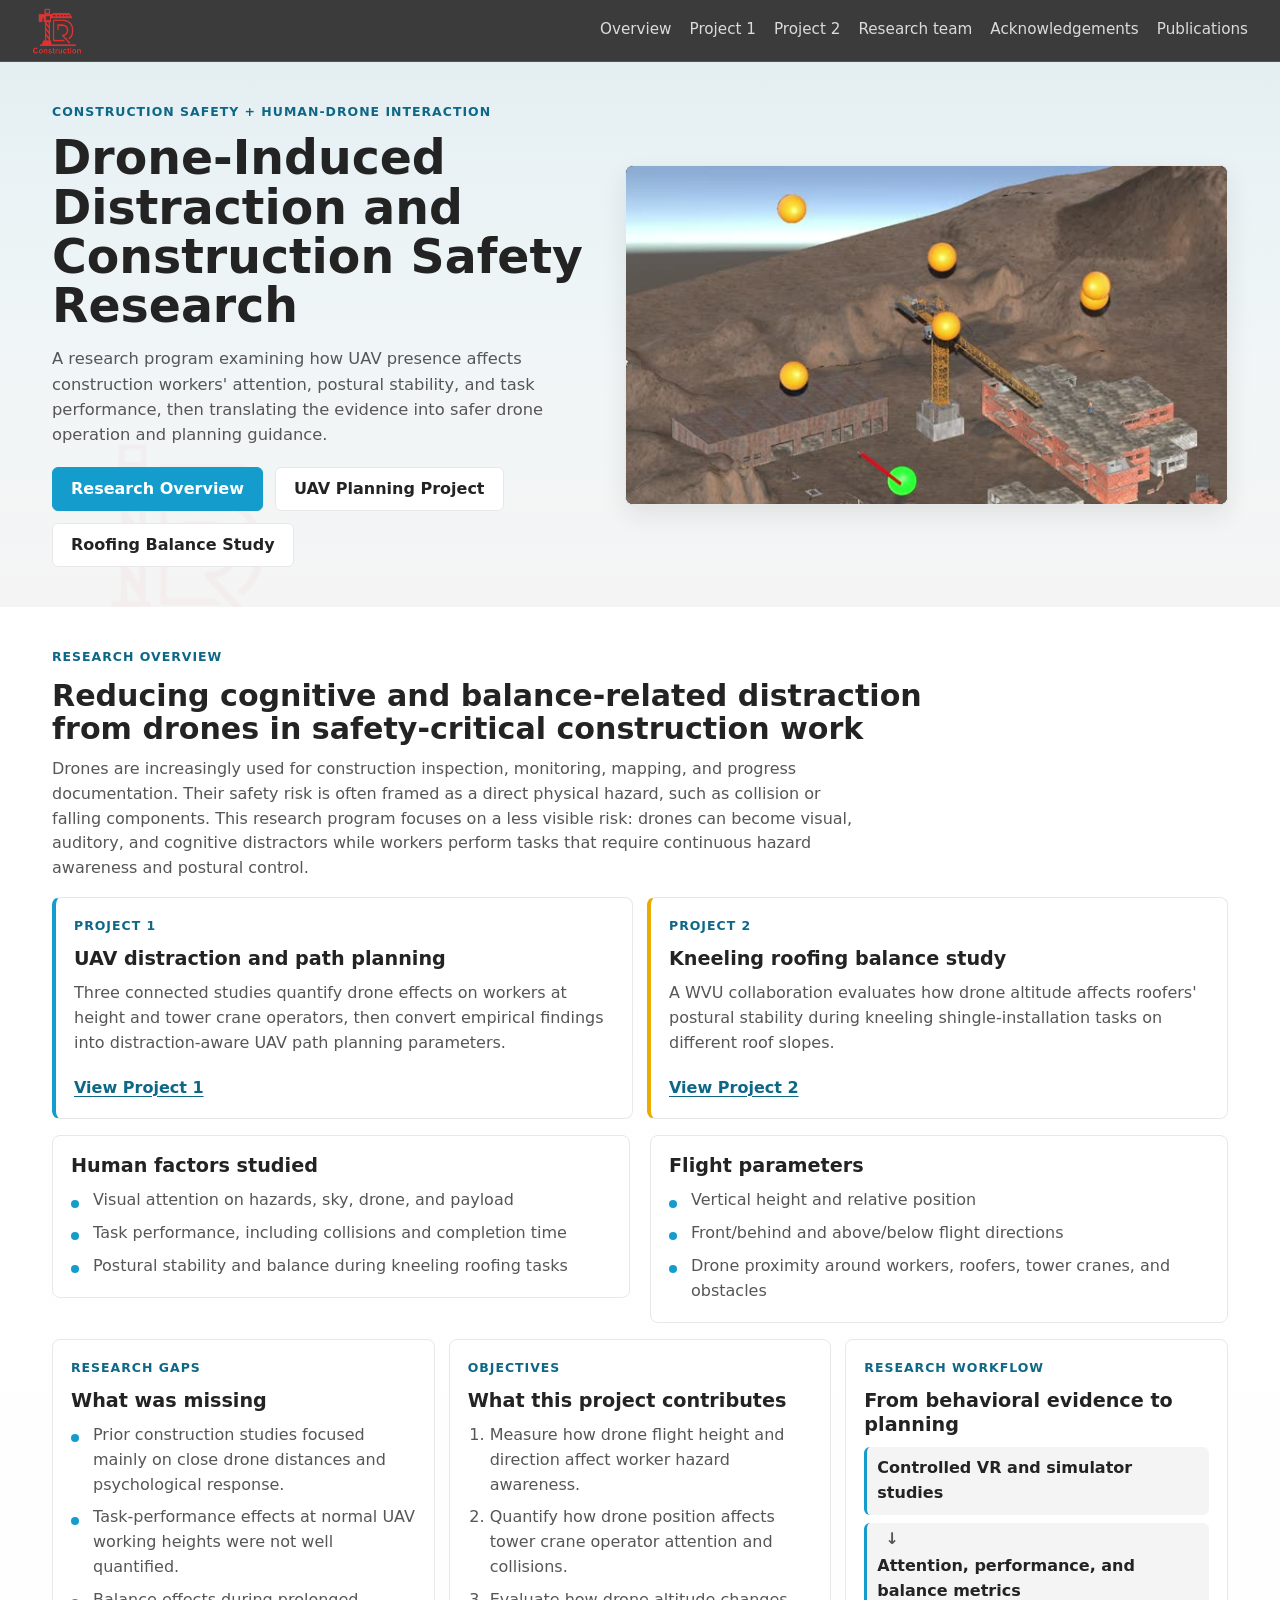
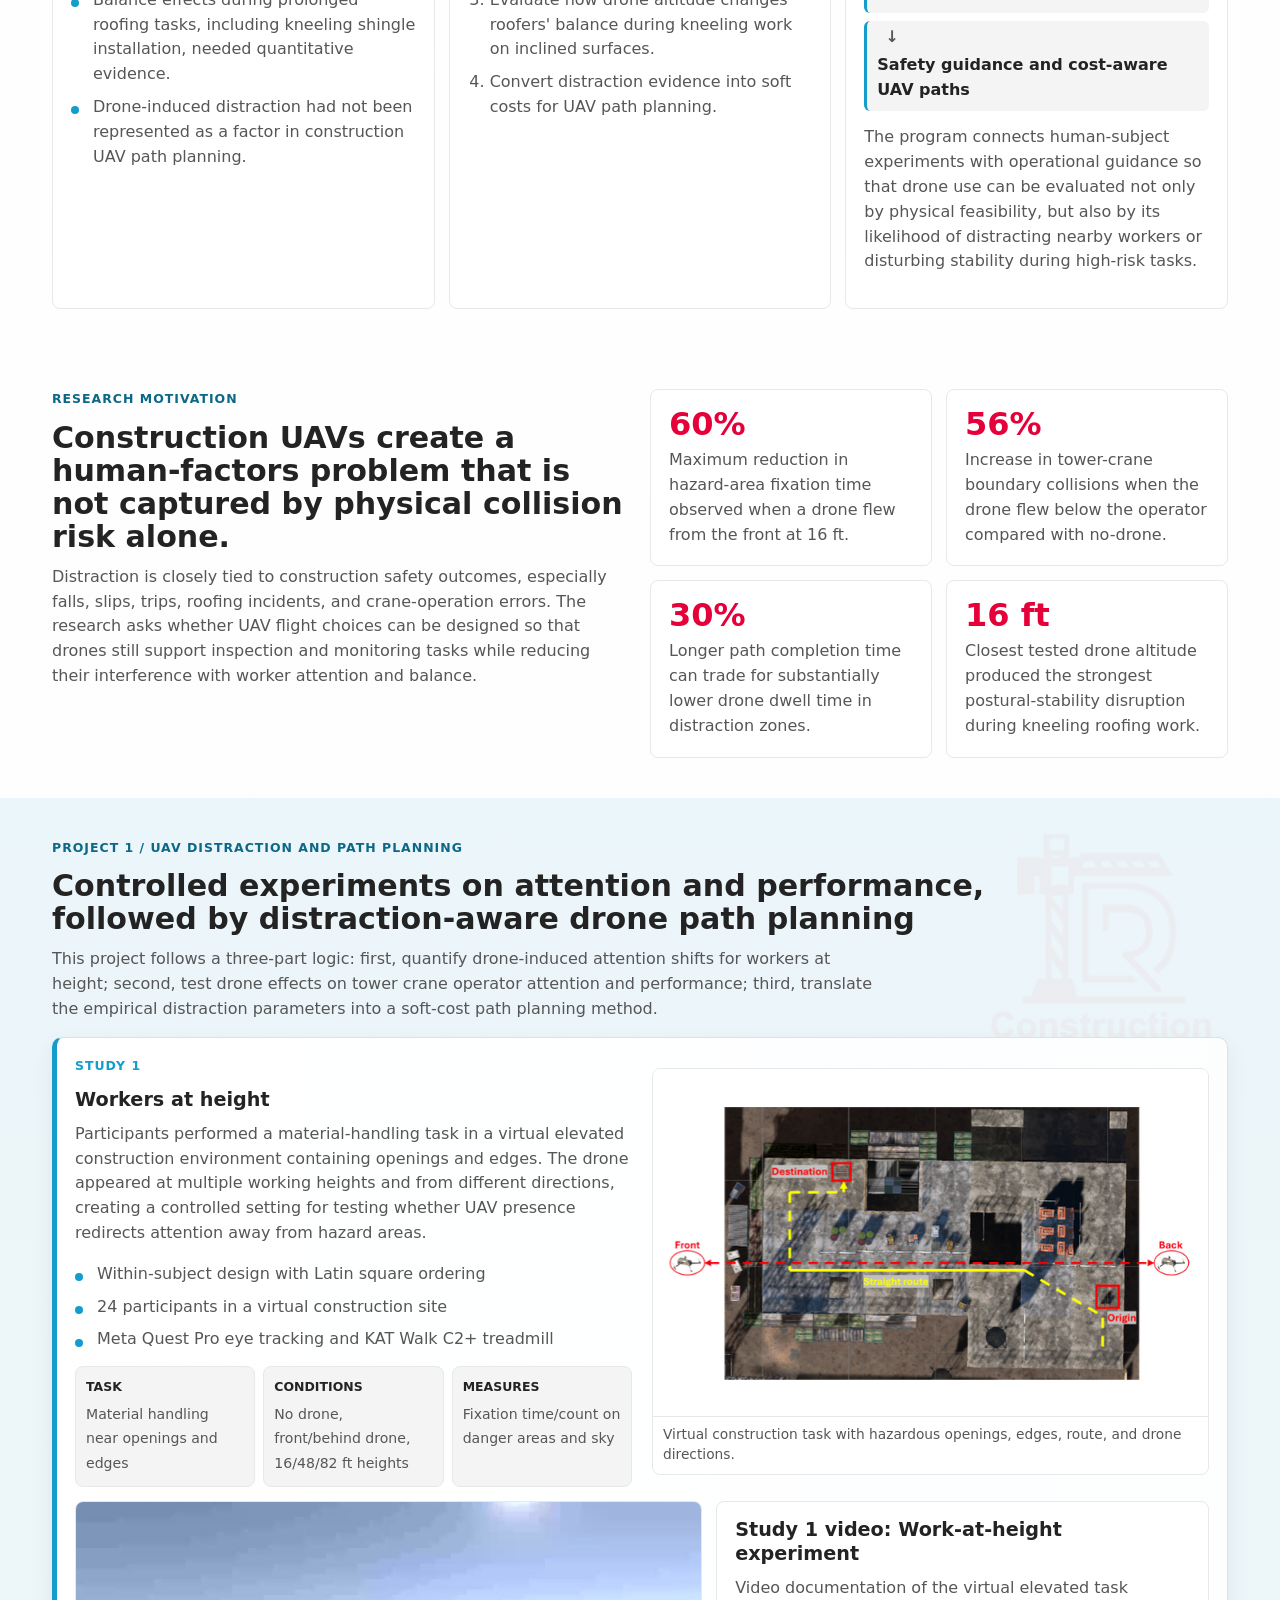
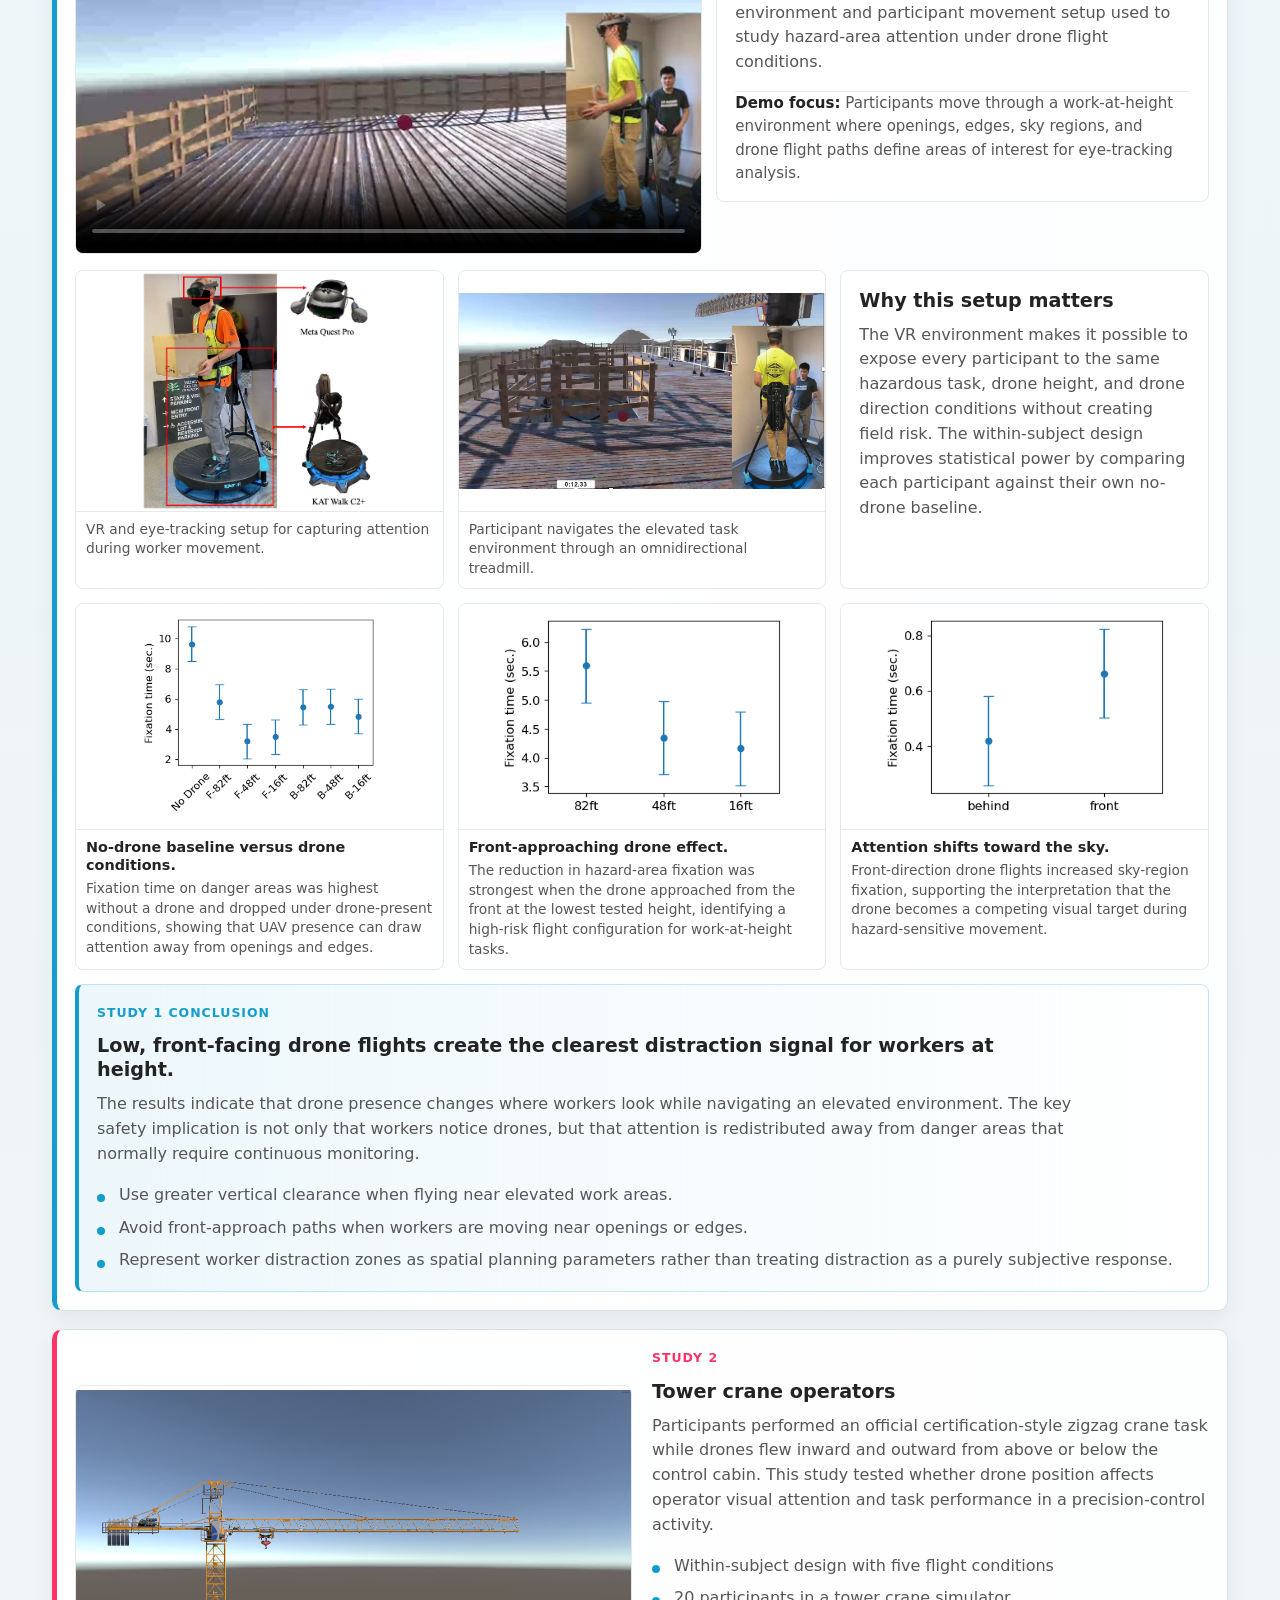
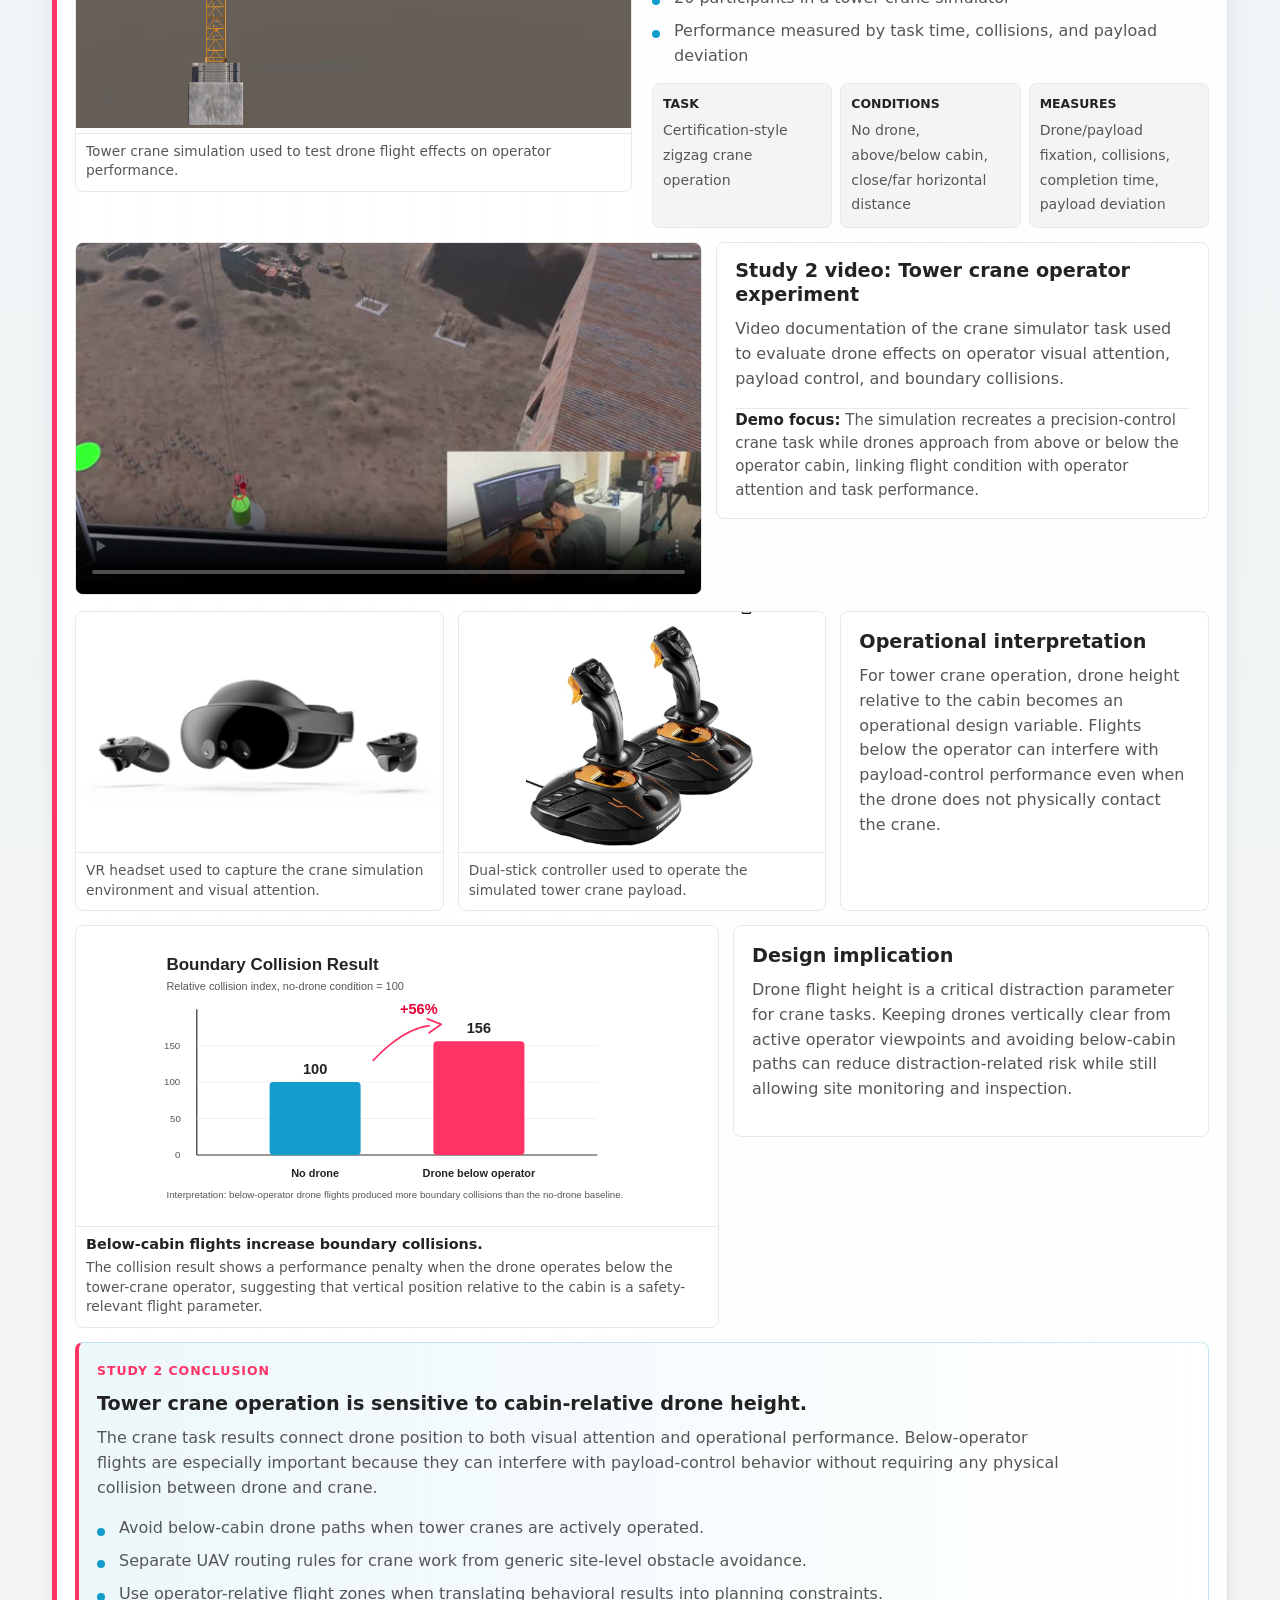
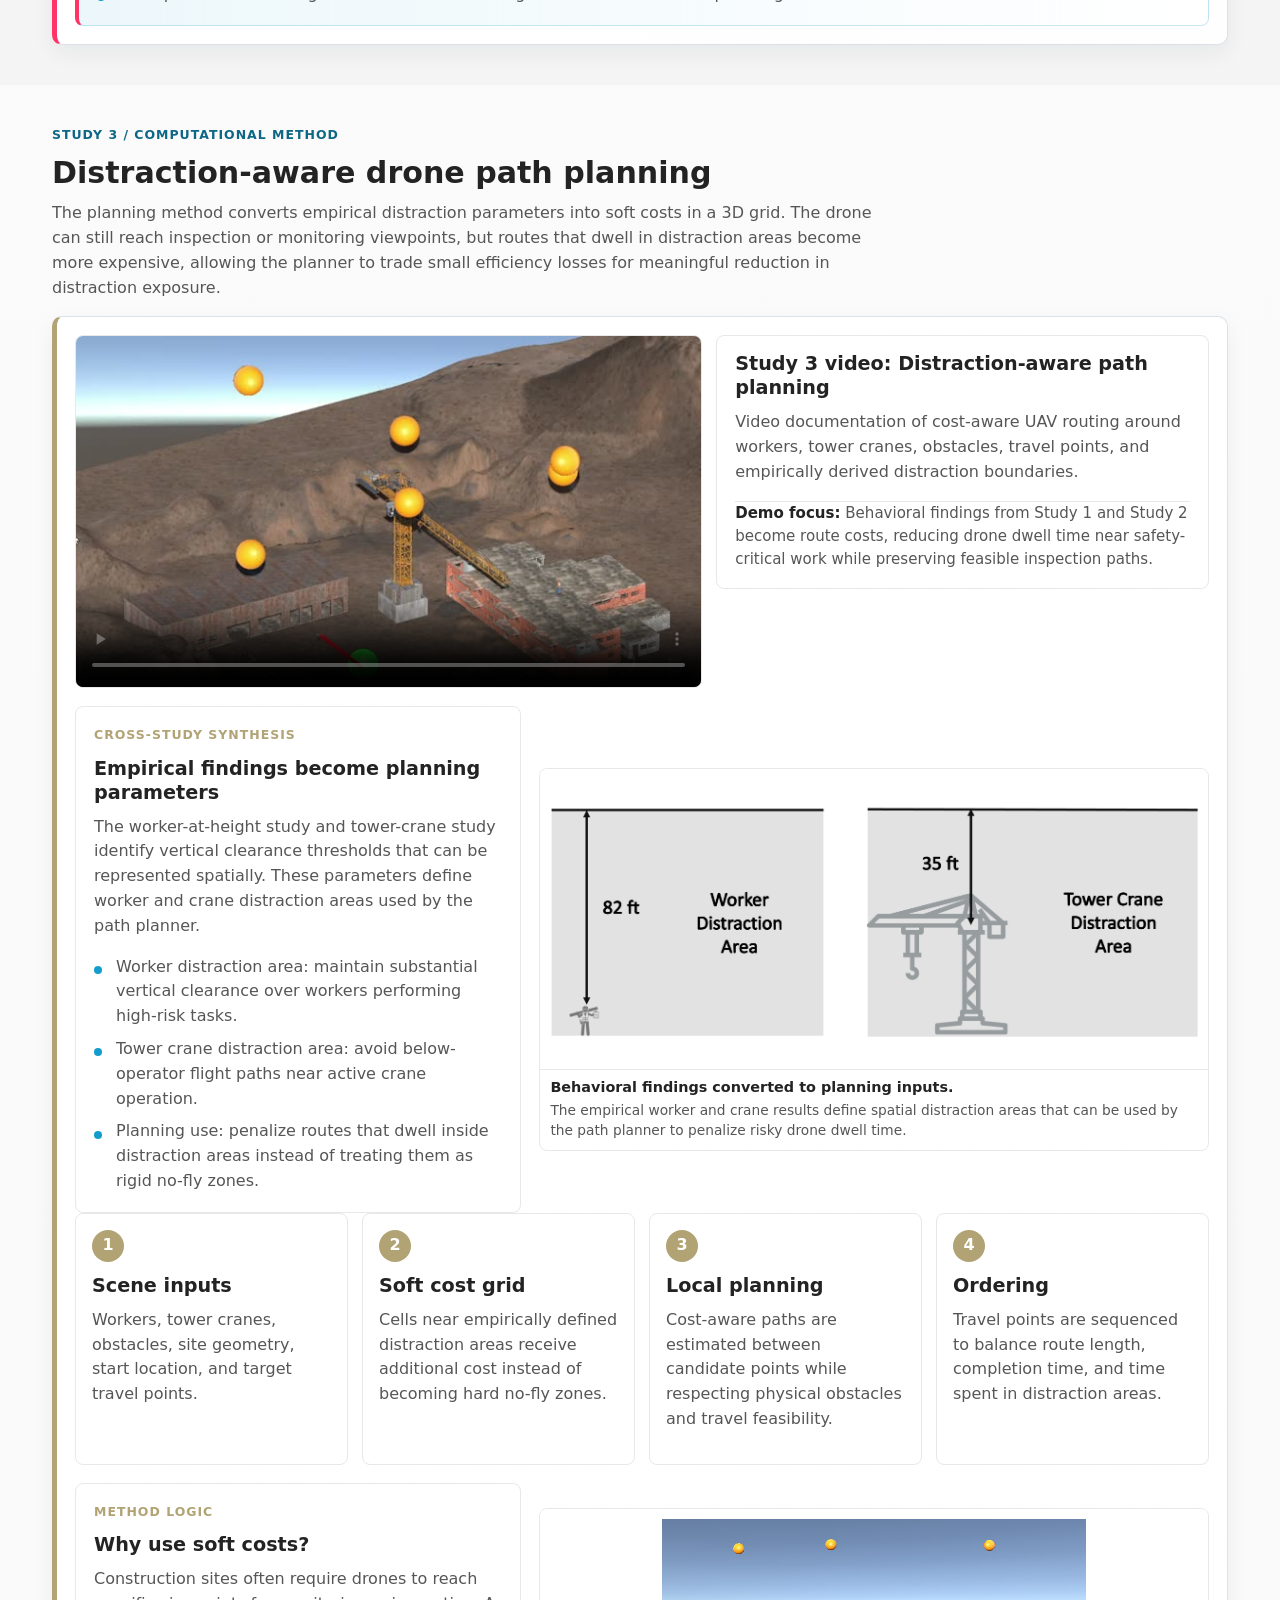
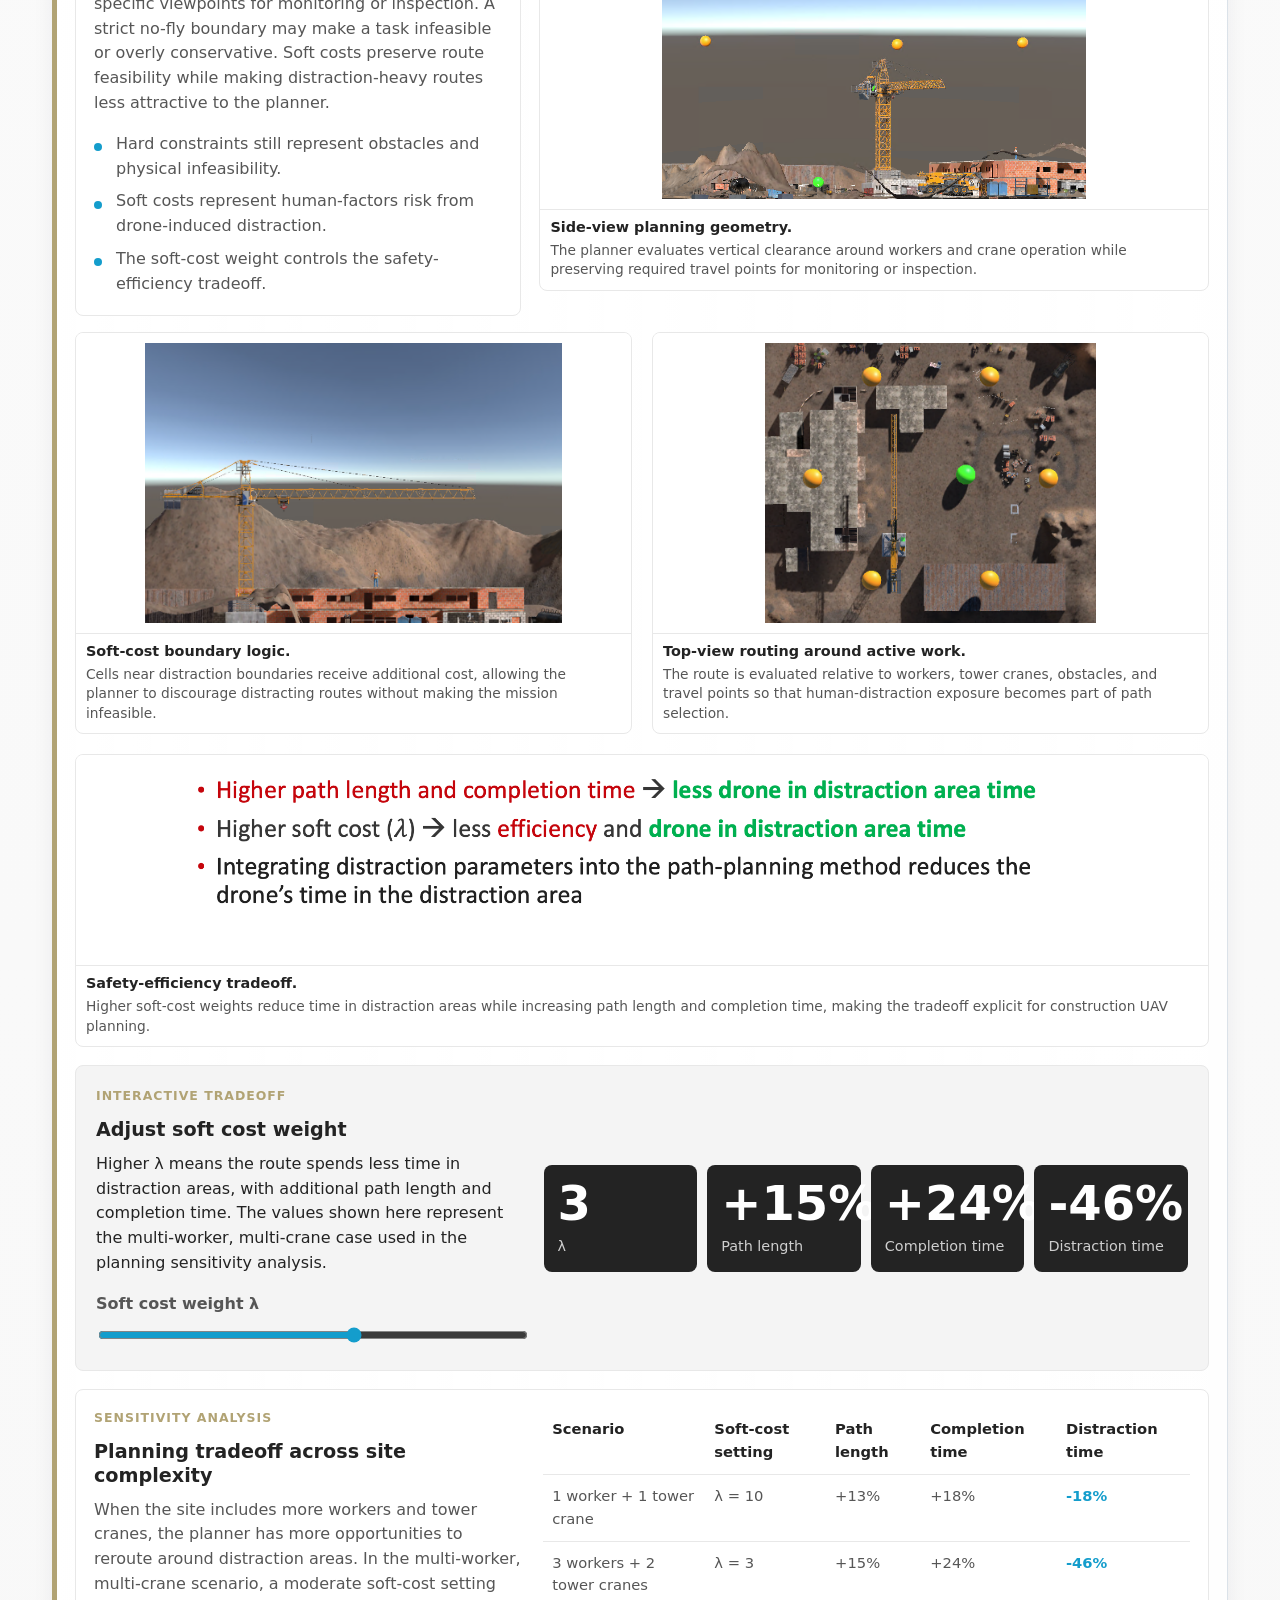
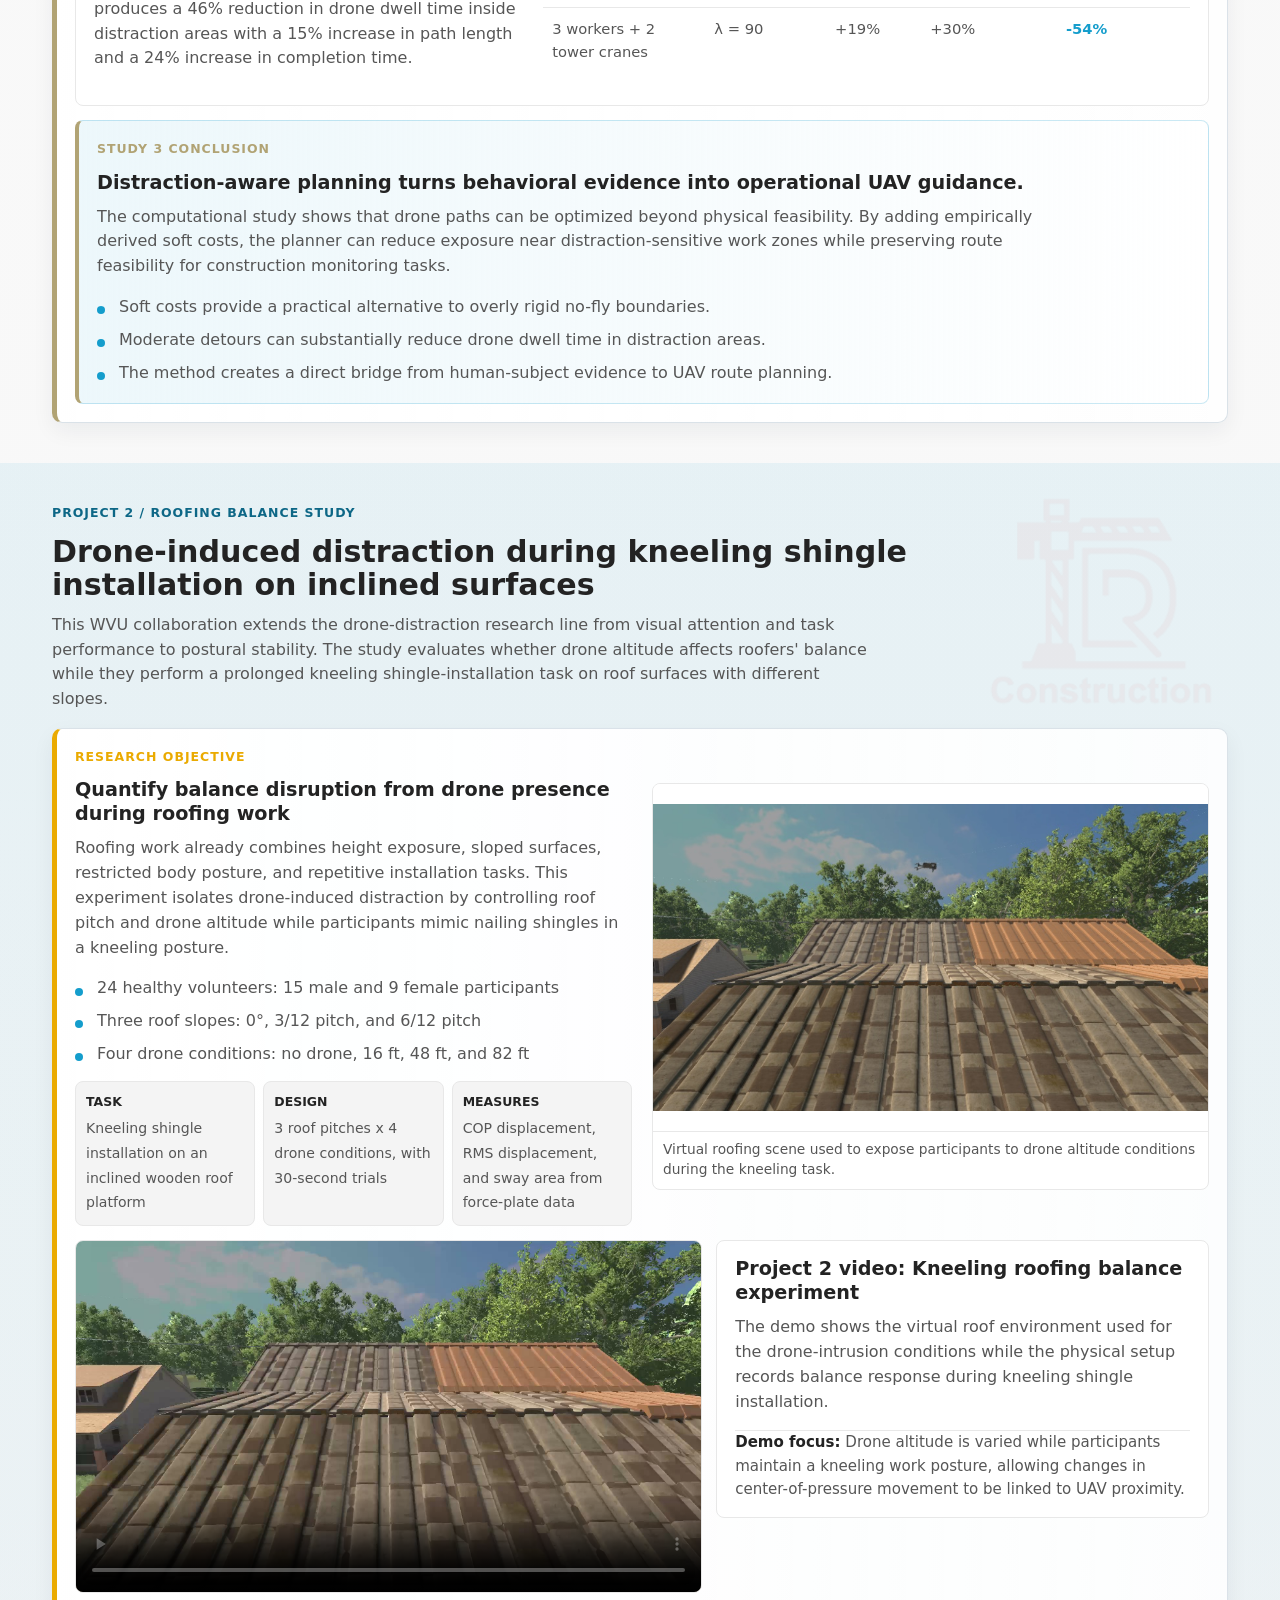
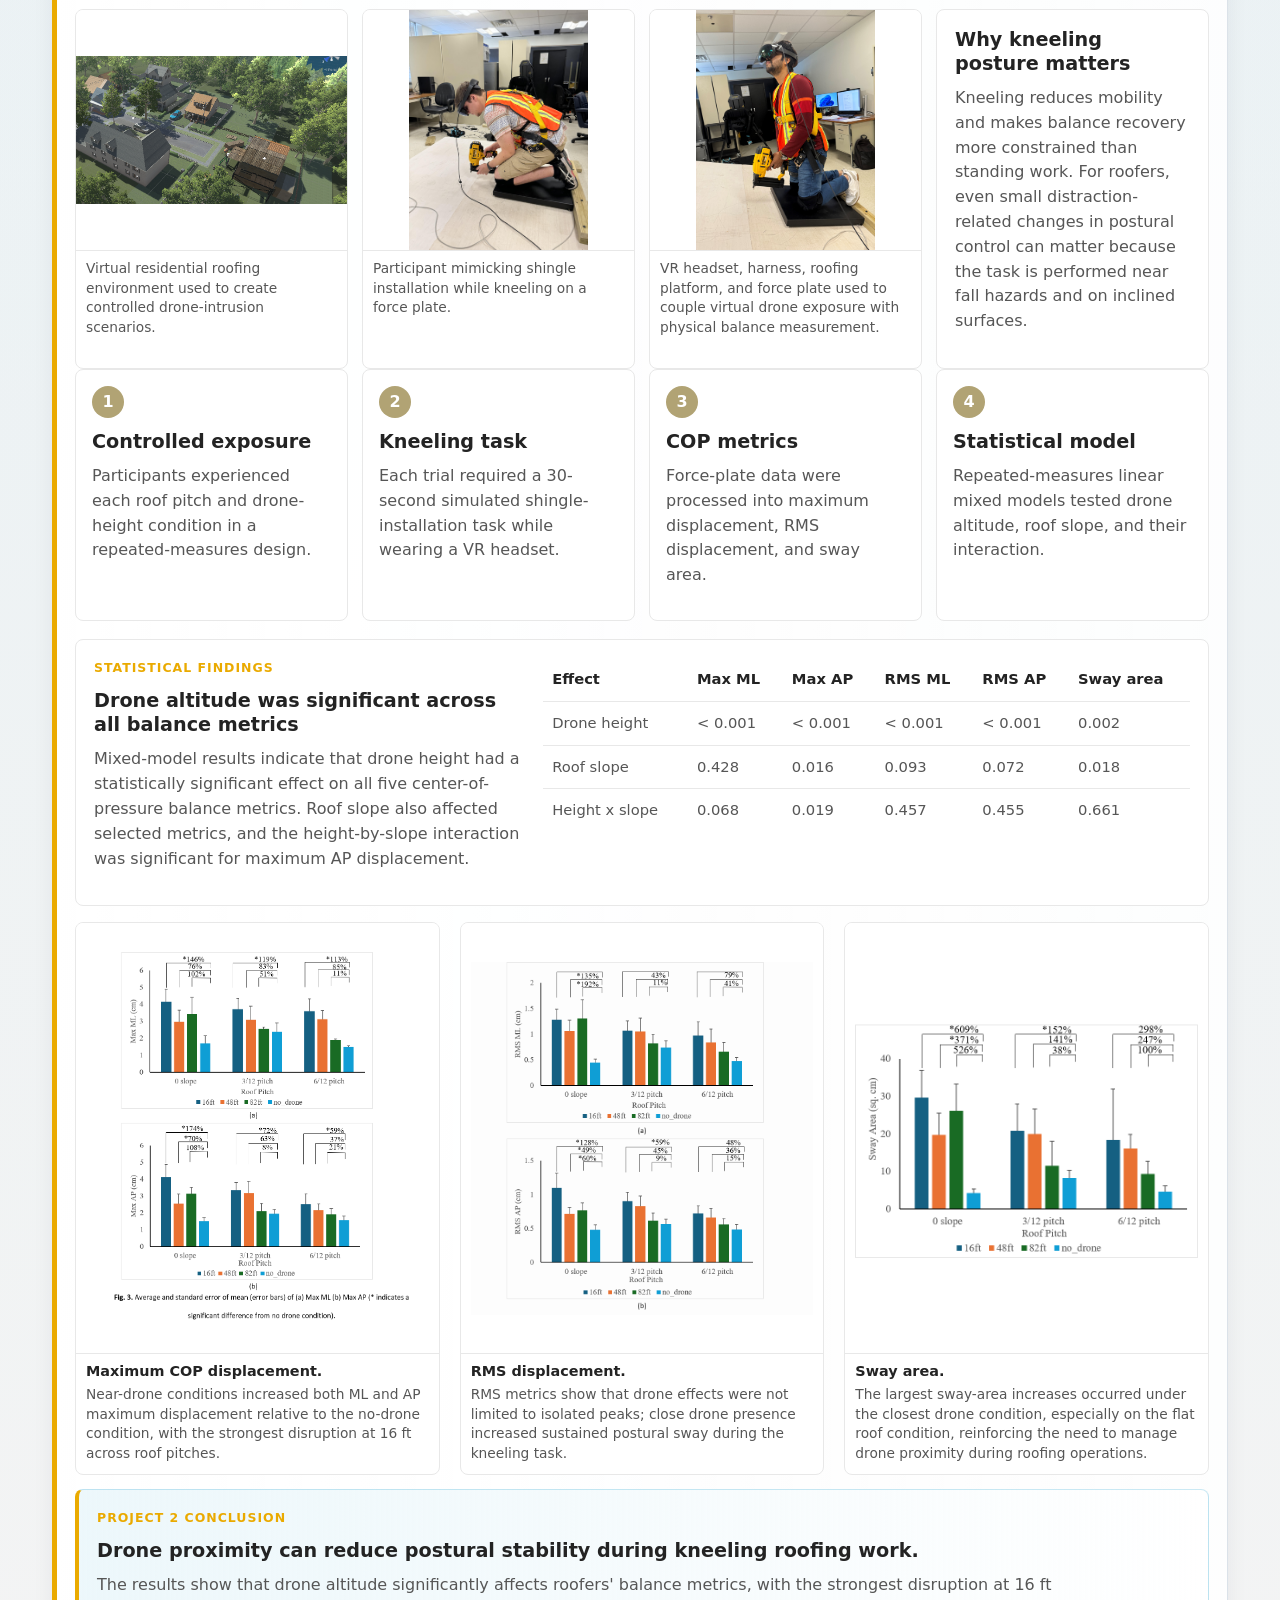
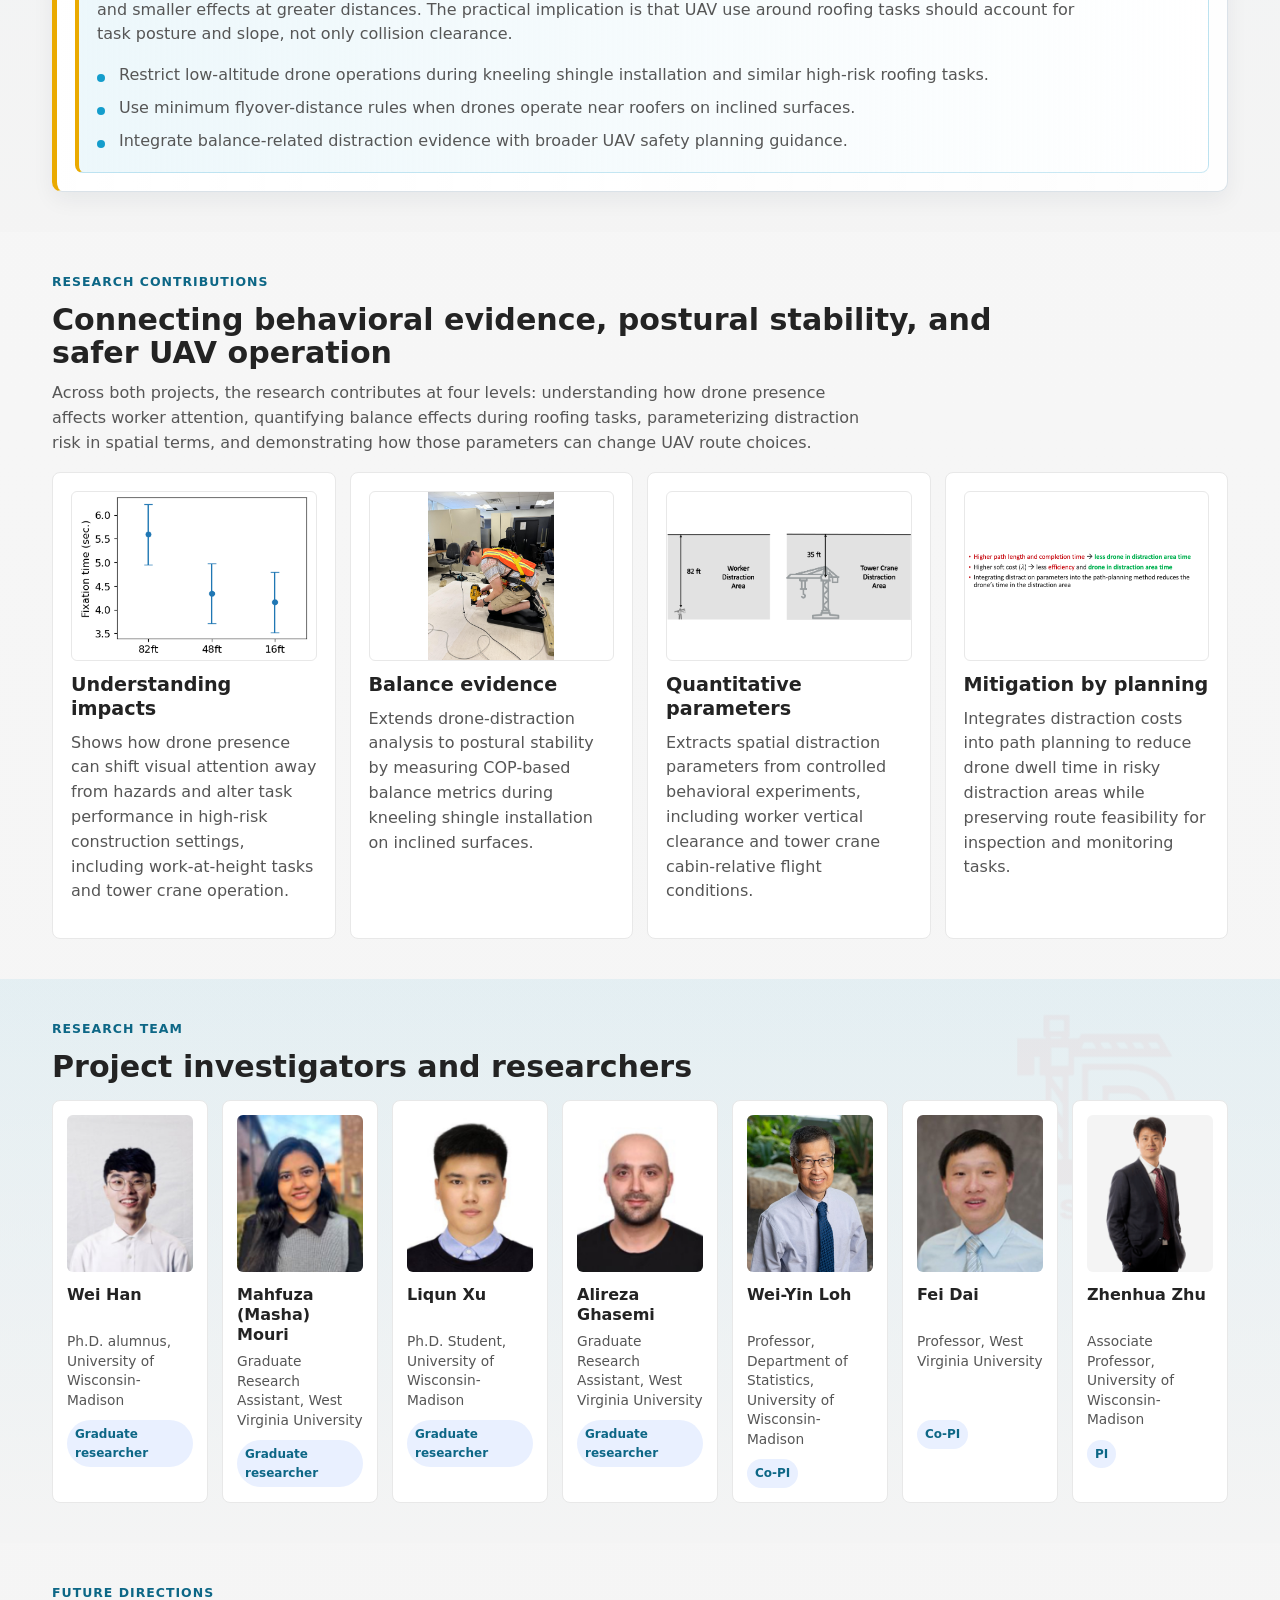
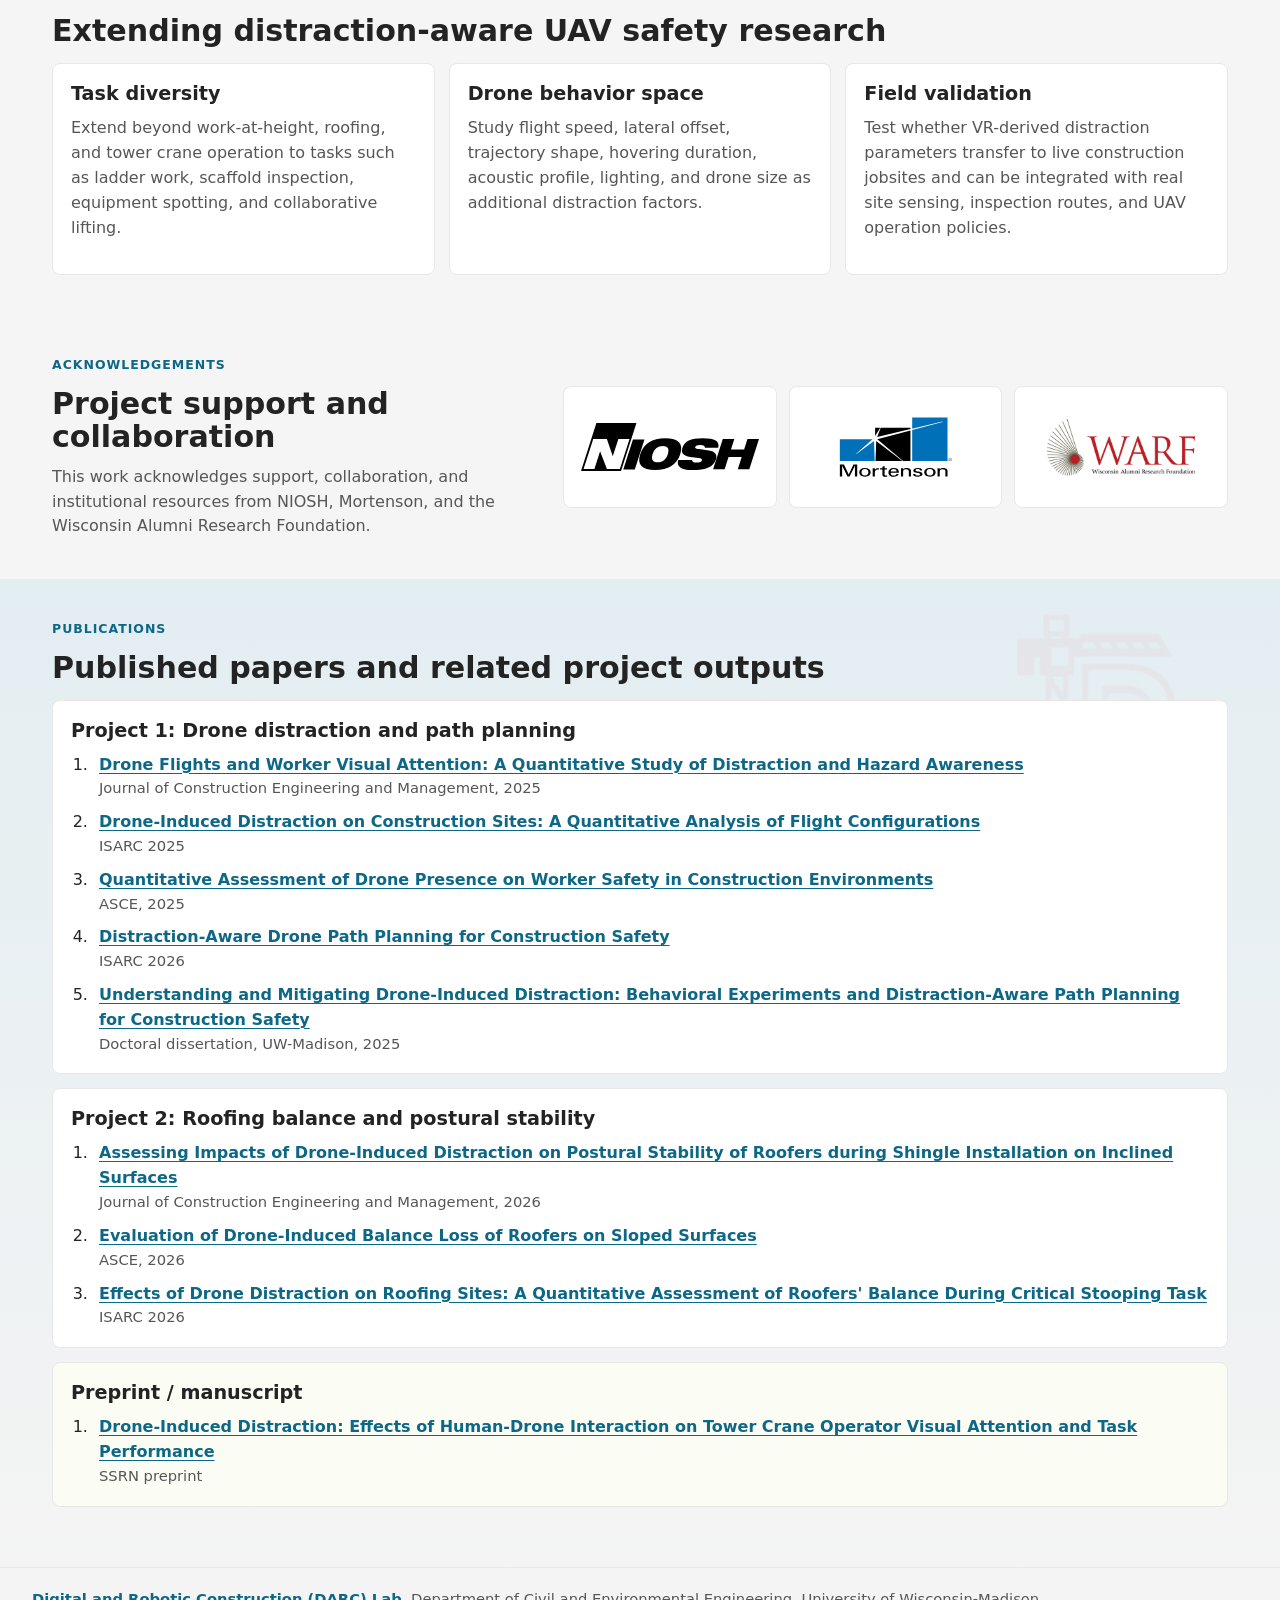
==== commit cce5b9f9: "Add roofing balance study project" ====
--- a/docs/index.html
+++ b/docs/index.html
@@ -3,8 +3,8 @@
   <head>
     <meta charset="utf-8">
     <meta name="viewport" content="width=device-width, initial-scale=1">
-    <meta name="description" content="Understanding and mitigating drone-induced distraction for construction safety through behavioral experiments and distraction-aware drone path planning.">
-    <title>Drone-Induced Distraction for Construction Safety</title>
+    <meta name="description" content="Drone-induced distraction and construction safety research, including behavioral experiments, postural stability studies, and distraction-aware drone path planning.">
+    <title>Drone-Induced Distraction and Construction Safety Research</title>
     <link rel="icon" href="assets/logos/darc-logo-icon.png">
     <link rel="stylesheet" href="styles.css">
   </head>
@@ -21,9 +21,8 @@
       </button>
       <nav class="site-nav" data-nav>
         <a href="#overview">Overview</a>
-        <a href="#study-1">Study 1</a>
-        <a href="#study-2">Study 2</a>
-        <a href="#study-3">Study 3</a>
+        <a href="#drone-project">Project 1</a>
+        <a href="#roofing-project">Project 2</a>
         <a href="#team">Research team</a>
         <a href="#acknowledgements">Acknowledgements</a>
         <a href="#publications">Publications</a>
@@ -34,11 +33,12 @@
       <section class="hero section-band">
         <div class="hero-copy">
           <p class="eyebrow">Construction safety + human-drone interaction</p>
-          <h1>Understanding and Mitigating Drone-Induced Distraction for Construction Safety</h1>
-          <p class="lead">A research project quantifying how UAV flight behavior changes construction workers' visual attention and task performance, then translating the evidence into distraction-aware drone path planning.</p>
+          <h1>Drone-Induced Distraction and Construction Safety Research</h1>
+          <p class="lead">A research program examining how UAV presence affects construction workers' attention, postural stability, and task performance, then translating the evidence into safer drone operation and planning guidance.</p>
           <div class="hero-actions">
             <a class="button primary" href="#overview">Research Overview</a>
-            <a class="button" href="#study-1">View Studies</a>
+            <a class="button" href="#drone-project">UAV Planning Project</a>
+            <a class="button" href="#roofing-project">Roofing Balance Study</a>
           </div>
         </div>
         <div class="hero-media" aria-label="Distraction-aware path planning preview">
@@ -51,16 +51,32 @@
       <section id="overview" class="section">
         <div class="section-heading">
           <p class="eyebrow">Research overview</p>
-          <h2>Reducing cognitive distraction from drones in safety-critical construction work</h2>
-          <p>Drones are increasingly used for construction inspection, monitoring, mapping, and progress documentation. Their safety risk is usually framed as a direct physical hazard, such as collision or falling components. This project focuses on a less visible risk: drones can become visual, auditory, and cognitive distractors while workers perform tasks where attention to hazards is essential.</p>
-        </div>
+          <h2>Reducing cognitive and balance-related distraction from drones in safety-critical construction work</h2>
+          <p>Drones are increasingly used for construction inspection, monitoring, mapping, and progress documentation. Their safety risk is often framed as a direct physical hazard, such as collision or falling components. This research program focuses on a less visible risk: drones can become visual, auditory, and cognitive distractors while workers perform tasks that require continuous hazard awareness and postural control.</p>
+        </div>
+
+        <div class="project-map">
+          <article class="project-card">
+            <p class="tag">Project 1</p>
+            <h3>UAV distraction and path planning</h3>
+            <p>Three connected studies quantify drone effects on workers at height and tower crane operators, then convert empirical findings into distraction-aware UAV path planning parameters.</p>
+            <a href="#drone-project">View Project 1</a>
+          </article>
+          <article class="project-card roofing-card">
+            <p class="tag">Project 2</p>
+            <h3>Kneeling roofing balance study</h3>
+            <p>A WVU collaboration evaluates how drone altitude affects roofers' postural stability during kneeling shingle-installation tasks on different roof slopes.</p>
+            <a href="#roofing-project">View Project 2</a>
+          </article>
+        </div>
+
         <div class="two-column question-grid">
           <div>
             <h3>Human factors studied</h3>
             <ul class="check-list">
               <li>Visual attention on hazards, sky, drone, and payload</li>
               <li>Task performance, including collisions and completion time</li>
-              <li>Worker response under high-risk construction tasks</li>
+              <li>Postural stability and balance during kneeling roofing tasks</li>
             </ul>
           </div>
           <div>
@@ -68,7 +84,7 @@
             <ul class="check-list">
               <li>Vertical height and relative position</li>
               <li>Front/behind and above/below flight directions</li>
-              <li>Path choices around workers, tower cranes, and obstacles</li>
+              <li>Drone proximity around workers, roofers, tower cranes, and obstacles</li>
             </ul>
           </div>
         </div>
@@ -80,6 +96,7 @@
             <ul class="check-list">
               <li>Prior construction studies focused mainly on close drone distances and psychological response.</li>
               <li>Task-performance effects at normal UAV working heights were not well quantified.</li>
+              <li>Balance effects during prolonged roofing tasks, including kneeling shingle installation, needed quantitative evidence.</li>
               <li>Drone-induced distraction had not been represented as a factor in construction UAV path planning.</li>
             </ul>
           </article>
@@ -89,6 +106,7 @@
             <ol class="number-list">
               <li>Measure how drone flight height and direction affect worker hazard awareness.</li>
               <li>Quantify how drone position affects tower crane operator attention and collisions.</li>
+              <li>Evaluate how drone altitude changes roofers' balance during kneeling work on inclined surfaces.</li>
               <li>Convert distraction evidence into soft costs for UAV path planning.</li>
             </ol>
           </article>
@@ -96,11 +114,11 @@
             <p class="tag">Research workflow</p>
             <h3>From behavioral evidence to planning</h3>
             <div class="workflow">
-              <span>Controlled VR studies</span>
-              <span>Distraction parameters</span>
-              <span>Cost-aware UAV paths</span>
-            </div>
-            <p>The project connects human-subject experiments with computational planning so that drone operation can be evaluated not only by physical feasibility, but also by its likelihood of distracting nearby workers.</p>
+              <span>Controlled VR and simulator studies</span>
+              <span>Attention, performance, and balance metrics</span>
+              <span>Safety guidance and cost-aware UAV paths</span>
+            </div>
+            <p>The program connects human-subject experiments with operational guidance so that drone use can be evaluated not only by physical feasibility, but also by its likelihood of distracting nearby workers or disturbing stability during high-risk tasks.</p>
           </article>
         </div>
       </section>
@@ -109,7 +127,7 @@
         <div class="section-heading compact">
           <p class="eyebrow">Research motivation</p>
           <h2>Construction UAVs create a human-factors problem that is not captured by physical collision risk alone.</h2>
-          <p>Distraction is closely tied to construction safety outcomes, especially falls, slips, trips, and crane-operation incidents. The project asks whether UAV flight choices can be designed so that drones still support inspection and monitoring tasks while reducing their interference with worker attention.</p>
+          <p>Distraction is closely tied to construction safety outcomes, especially falls, slips, trips, roofing incidents, and crane-operation errors. The research asks whether UAV flight choices can be designed so that drones still support inspection and monitoring tasks while reducing their interference with worker attention and balance.</p>
         </div>
         <div class="metric-grid">
           <article class="metric">
@@ -124,14 +142,18 @@
             <strong>30%</strong>
             <span>Longer path completion time can trade for substantially lower drone dwell time in distraction zones.</span>
           </article>
-        </div>
-      </section>
-
-      <section id="studies" class="section section-band">
+          <article class="metric">
+            <strong>16 ft</strong>
+            <span>Closest tested drone altitude produced the strongest postural-stability disruption during kneeling roofing work.</span>
+          </article>
+        </div>
+      </section>
+
+      <section id="drone-project" class="section section-band">
         <div class="section-heading">
-          <p class="eyebrow">Empirical studies</p>
-          <h2>Controlled experiments on drone-induced distraction in high-risk construction tasks</h2>
-          <p>Two within-subject VR experiments were designed to isolate drone flight effects while controlling individual differences. Eye-tracking, task completion, collisions, and simulator performance metrics were used to connect visual attention with safety-relevant behavior.</p>
+          <p class="eyebrow">Project 1 / UAV distraction and path planning</p>
+          <h2>Controlled experiments on attention and performance, followed by distraction-aware drone path planning</h2>
+          <p>This project follows a three-part logic: first, quantify drone-induced attention shifts for workers at height; second, test drone effects on tower crane operator attention and performance; third, translate the empirical distraction parameters into a soft-cost path planning method.</p>
         </div>
 
         <div id="study-1" class="study-section study-one">
@@ -481,17 +503,190 @@
         </div>
       </section>
 
+      <section id="roofing-project" class="section section-band roofing-project">
+        <div class="section-heading">
+          <p class="eyebrow">Project 2 / Roofing balance study</p>
+          <h2>Drone-induced distraction during kneeling shingle installation on inclined surfaces</h2>
+          <p>This WVU collaboration extends the drone-distraction research line from visual attention and task performance to postural stability. The study evaluates whether drone altitude affects roofers' balance while they perform a prolonged kneeling shingle-installation task on roof surfaces with different slopes.</p>
+        </div>
+
+        <div class="study-section study-roofing">
+          <div class="research-block">
+            <div class="research-copy">
+              <p class="tag">Research objective</p>
+              <h3>Quantify balance disruption from drone presence during roofing work</h3>
+              <p>Roofing work already combines height exposure, sloped surfaces, restricted body posture, and repetitive installation tasks. This experiment isolates drone-induced distraction by controlling roof pitch and drone altitude while participants mimic nailing shingles in a kneeling posture.</p>
+              <ul class="check-list">
+                <li>24 healthy volunteers: 15 male and 9 female participants</li>
+                <li>Three roof slopes: 0&deg;, 3/12 pitch, and 6/12 pitch</li>
+                <li>Four drone conditions: no drone, 16 ft, 48 ft, and 82 ft</li>
+              </ul>
+              <div class="study-meta">
+                <article>
+                  <strong>Task</strong>
+                  <span>Kneeling shingle installation on an inclined wooden roof platform</span>
+                </article>
+                <article>
+                  <strong>Design</strong>
+                  <span>3 roof pitches x 4 drone conditions, with 30-second trials</span>
+                </article>
+                <article>
+                  <strong>Measures</strong>
+                  <span>COP displacement, RMS displacement, and sway area from force-plate data</span>
+                </article>
+              </div>
+            </div>
+            <figure class="figure-frame">
+              <img src="assets/figures/kneeling/roofing-drone-roof-view.jpg" alt="Virtual sloped roof scene with drone flight in the roofing balance study.">
+              <figcaption>Virtual roofing scene used to expose participants to drone altitude conditions during the kneeling task.</figcaption>
+            </figure>
+          </div>
+
+          <div class="study-demo">
+            <article class="media-card demo-card">
+              <video controls preload="metadata" poster="assets/video-posters/kneeling-study-demo.jpg">
+                <source src="assets/videos/kneeling-study-demo.mp4" type="video/mp4">
+              </video>
+              <div class="demo-copy">
+                <h3>Project 2 video: Kneeling roofing balance experiment</h3>
+                <p>The demo shows the virtual roof environment used for the drone-intrusion conditions while the physical setup records balance response during kneeling shingle installation.</p>
+                <p class="demo-note"><strong>Demo focus:</strong> Drone altitude is varied while participants maintain a kneeling work posture, allowing changes in center-of-pressure movement to be linked to UAV proximity.</p>
+              </div>
+            </article>
+          </div>
+
+          <div class="figure-grid roofing-setup-grid">
+            <figure class="figure-card">
+              <img src="assets/figures/kneeling/roofing-virtual-site.png" alt="Virtual residential roofing site used in the kneeling study.">
+              <figcaption>Virtual residential roofing environment used to create controlled drone-intrusion scenarios.</figcaption>
+            </figure>
+            <figure class="figure-card">
+              <img src="assets/figures/kneeling/kneeling-task-force-plate.png" alt="Participant kneeling on a force plate while mimicking shingle installation.">
+              <figcaption>Participant mimicking shingle installation while kneeling on a force plate.</figcaption>
+            </figure>
+            <figure class="figure-card">
+              <img src="assets/figures/kneeling/kneeling-vr-setup.png" alt="Participant in VR headset kneeling on the experimental roofing platform.">
+              <figcaption>VR headset, harness, roofing platform, and force plate used to couple virtual drone exposure with physical balance measurement.</figcaption>
+            </figure>
+            <div class="finding-panel">
+              <h3>Why kneeling posture matters</h3>
+              <p>Kneeling reduces mobility and makes balance recovery more constrained than standing work. For roofers, even small distraction-related changes in postural control can matter because the task is performed near fall hazards and on inclined surfaces.</p>
+            </div>
+          </div>
+
+          <div class="pipeline roofing-pipeline">
+            <article>
+              <span>1</span>
+              <h3>Controlled exposure</h3>
+              <p>Participants experienced each roof pitch and drone-height condition in a repeated-measures design.</p>
+            </article>
+            <article>
+              <span>2</span>
+              <h3>Kneeling task</h3>
+              <p>Each trial required a 30-second simulated shingle-installation task while wearing a VR headset.</p>
+            </article>
+            <article>
+              <span>3</span>
+              <h3>COP metrics</h3>
+              <p>Force-plate data were processed into maximum displacement, RMS displacement, and sway area.</p>
+            </article>
+            <article>
+              <span>4</span>
+              <h3>Statistical model</h3>
+              <p>Repeated-measures linear mixed models tested drone altitude, roof slope, and their interaction.</p>
+            </article>
+          </div>
+
+          <div class="sensitivity-panel roofing-stat-panel">
+            <div>
+              <p class="tag">Statistical findings</p>
+              <h3>Drone altitude was significant across all balance metrics</h3>
+              <p>Mixed-model results indicate that drone height had a statistically significant effect on all five center-of-pressure balance metrics. Roof slope also affected selected metrics, and the height-by-slope interaction was significant for maximum AP displacement.</p>
+            </div>
+            <table class="sensitivity-table">
+              <thead>
+                <tr>
+                  <th>Effect</th>
+                  <th>Max ML</th>
+                  <th>Max AP</th>
+                  <th>RMS ML</th>
+                  <th>RMS AP</th>
+                  <th>Sway area</th>
+                </tr>
+              </thead>
+              <tbody>
+                <tr>
+                  <td>Drone height</td>
+                  <td>&lt; 0.001</td>
+                  <td>&lt; 0.001</td>
+                  <td>&lt; 0.001</td>
+                  <td>&lt; 0.001</td>
+                  <td>0.002</td>
+                </tr>
+                <tr>
+                  <td>Roof slope</td>
+                  <td>0.428</td>
+                  <td>0.016</td>
+                  <td>0.093</td>
+                  <td>0.072</td>
+                  <td>0.018</td>
+                </tr>
+                <tr>
+                  <td>Height x slope</td>
+                  <td>0.068</td>
+                  <td>0.019</td>
+                  <td>0.457</td>
+                  <td>0.455</td>
+                  <td>0.661</td>
+                </tr>
+              </tbody>
+            </table>
+          </div>
+
+          <div class="planning-visuals roofing-results">
+            <figure class="figure-frame data-viz">
+              <img src="assets/figures/kneeling/kneeling-max-displacement.png" alt="Maximum mediolateral and anteroposterior COP displacement by roof pitch and drone altitude.">
+              <figcaption><strong>Maximum COP displacement.</strong><span>Near-drone conditions increased both ML and AP maximum displacement relative to the no-drone condition, with the strongest disruption at 16 ft across roof pitches.</span></figcaption>
+            </figure>
+            <figure class="figure-frame data-viz">
+              <img src="assets/figures/kneeling/kneeling-rms-displacement.png" alt="RMS mediolateral and anteroposterior COP displacement by roof pitch and drone altitude.">
+              <figcaption><strong>RMS displacement.</strong><span>RMS metrics show that drone effects were not limited to isolated peaks; close drone presence increased sustained postural sway during the kneeling task.</span></figcaption>
+            </figure>
+            <figure class="figure-frame data-viz result-wide">
+              <img src="assets/figures/kneeling/kneeling-sway-area.png" alt="Sway area by roof pitch and drone altitude.">
+              <figcaption><strong>Sway area.</strong><span>The largest sway-area increases occurred under the closest drone condition, especially on the flat roof condition, reinforcing the need to manage drone proximity during roofing operations.</span></figcaption>
+            </figure>
+          </div>
+
+          <div class="study-conclusion">
+            <p class="tag">Project 2 conclusion</p>
+            <h3>Drone proximity can reduce postural stability during kneeling roofing work.</h3>
+            <p>The results show that drone altitude significantly affects roofers' balance metrics, with the strongest disruption at 16 ft and smaller effects at greater distances. The practical implication is that UAV use around roofing tasks should account for task posture and slope, not only collision clearance.</p>
+            <ul class="check-list">
+              <li>Restrict low-altitude drone operations during kneeling shingle installation and similar high-risk roofing tasks.</li>
+              <li>Use minimum flyover-distance rules when drones operate near roofers on inclined surfaces.</li>
+              <li>Integrate balance-related distraction evidence with broader UAV safety planning guidance.</li>
+            </ul>
+          </div>
+        </div>
+      </section>
+
       <section class="section contributions">
         <div class="section-heading">
           <p class="eyebrow">Research contributions</p>
-          <h2>Connecting behavioral evidence with safer UAV operation</h2>
-          <p>The project contributes at three levels: understanding how drone presence affects worker attention, parameterizing distraction risk in spatial terms, and demonstrating how those parameters can change UAV route choices.</p>
-        </div>
-        <div class="contribution-grid">
+          <h2>Connecting behavioral evidence, postural stability, and safer UAV operation</h2>
+          <p>Across both projects, the research contributes at four levels: understanding how drone presence affects worker attention, quantifying balance effects during roofing tasks, parameterizing distraction risk in spatial terms, and demonstrating how those parameters can change UAV route choices.</p>
+        </div>
+        <div class="contribution-grid program-contributions">
           <article>
             <img src="assets/figures/fixation-danger-front.png" alt="Fixation time on danger areas for front drone conditions.">
             <h3>Understanding impacts</h3>
             <p>Shows how drone presence can shift visual attention away from hazards and alter task performance in high-risk construction settings, including work-at-height tasks and tower crane operation.</p>
+          </article>
+          <article>
+            <img src="assets/figures/kneeling/kneeling-task-force-plate.png" alt="Kneeling roofing balance experiment setup.">
+            <h3>Balance evidence</h3>
+            <p>Extends drone-distraction analysis to postural stability by measuring COP-based balance metrics during kneeling shingle installation on inclined surfaces.</p>
           </article>
           <article>
             <img src="assets/figures/distraction-parameters.png" alt="Drone distraction parameters around workers and tower cranes.">
@@ -604,16 +799,22 @@
         </div>
 
         <div class="publication-group">
-          <h3>Drone distraction and path planning</h3>
+          <h3>Project 1: Drone distraction and path planning</h3>
           <ol class="publication-list">
             <li><a href="https://doi.org/10.1061/JCEMD4.COENG-16567">Drone Flights and Worker Visual Attention: A Quantitative Study of Distraction and Hazard Awareness</a><span>Journal of Construction Engineering and Management, 2025</span></li>
             <li><a href="https://doi.org/10.22260/ISARC2025/0110">Drone-Induced Distraction on Construction Sites: A Quantitative Analysis of Flight Configurations</a><span>ISARC 2025</span></li>
             <li><a href="https://ascelibrary.org/doi/10.1061/9780784486115.062">Quantitative Assessment of Drone Presence on Worker Safety in Construction Environments</a><span>ASCE, 2025</span></li>
             <li><a href="https://doi.org/10.22260/ISARC2026/0069">Distraction-Aware Drone Path Planning for Construction Safety</a><span>ISARC 2026</span></li>
+            <li><a href="https://search.library.wisc.edu/digital/A5JSHN52AUEYKT9A">Understanding and Mitigating Drone-Induced Distraction: Behavioral Experiments and Distraction-Aware Path Planning for Construction Safety</a><span>Doctoral dissertation, UW-Madison, 2025</span></li>
+          </ol>
+        </div>
+
+        <div class="publication-group">
+          <h3>Project 2: Roofing balance and postural stability</h3>
+          <ol class="publication-list">
             <li><a href="https://doi.org/10.1061/JCEMD4.COENG-17685">Assessing Impacts of Drone-Induced Distraction on Postural Stability of Roofers during Shingle Installation on Inclined Surfaces</a><span>Journal of Construction Engineering and Management, 2026</span></li>
             <li><a href="https://ascelibrary.org/doi/10.1061/9780784486436.101">Evaluation of Drone-Induced Balance Loss of Roofers on Sloped Surfaces</a><span>ASCE, 2026</span></li>
             <li><a href="https://www.iaarc.org/publications/2026_proceedings_of_the_43rd_isarc_singapore/effects_of_drone_distraction_on_roofing_sites-a_quantitative_assessment_of_roofers_balance_during_critical_stooping_task.html">Effects of Drone Distraction on Roofing Sites: A Quantitative Assessment of Roofers' Balance During Critical Stooping Task</a><span>ISARC 2026</span></li>
-            <li><a href="https://search.library.wisc.edu/digital/A5JSHN52AUEYKT9A">Understanding and Mitigating Drone-Induced Distraction: Behavioral Experiments and Distraction-Aware Path Planning for Construction Safety</a><span>Doctoral dissertation, UW-Madison, 2025</span></li>
           </ol>
         </div>
 
--- a/docs/styles.css
+++ b/docs/styles.css
@@ -12,6 +12,8 @@
   --lab-taupe: #82786e;
   --lab-steel: #879a9f;
   --lab-gold: #b1a374;
+  --wvu-blue: #002855;
+  --wvu-gold: #eaaa00;
   --blue: var(--lab-primary);
   --blue-deep: var(--lab-primary-deep);
   --green: var(--lab-primary);
@@ -158,6 +160,8 @@
   scroll-margin-top: 78px;
 }
 
+#drone-project,
+#roofing-project,
 #study-1,
 #study-2,
 #study-3 {
@@ -299,6 +303,38 @@
   margin-top: 16px;
 }
 
+.project-map {
+  display: grid;
+  grid-template-columns: repeat(2, minmax(0, 1fr));
+  gap: 14px;
+  margin: 16px 0;
+}
+
+.project-card {
+  padding: 18px;
+  border: 1px solid var(--line);
+  border-left: 4px solid var(--lab-primary);
+  border-radius: 8px;
+  background: var(--white);
+}
+
+.project-card.roofing-card {
+  border-left-color: var(--wvu-gold);
+}
+
+.project-card p:not(.tag) {
+  color: var(--muted);
+}
+
+.project-card a {
+  display: inline-flex;
+  margin-top: 4px;
+  color: var(--blue-deep);
+  font-weight: 760;
+  text-decoration-thickness: 1px;
+  text-underline-offset: 3px;
+}
+
 .framework-grid {
   grid-template-columns: repeat(3, minmax(0, 1fr));
 }
@@ -307,6 +343,10 @@
 .result-row.three,
 .planning-visuals.three {
   grid-template-columns: repeat(3, minmax(0, 1fr));
+}
+
+.roofing-setup-grid {
+  grid-template-columns: repeat(4, minmax(0, 1fr));
 }
 
 .method-results {
@@ -436,6 +476,10 @@
   gap: 14px;
 }
 
+.split-section .metric-grid {
+  grid-template-columns: repeat(2, minmax(0, 1fr));
+}
+
 .metric {
   padding: 18px;
 }
@@ -493,11 +537,16 @@
   --study-color: var(--lab-gold);
 }
 
+.study-roofing {
+  --study-color: var(--wvu-gold);
+}
+
 .study-section .tag {
   color: var(--study-color);
 }
 
-.study-three .pipeline span {
+.study-three .pipeline span,
+.study-roofing .pipeline span {
   background: var(--lab-gold);
 }
 
@@ -666,6 +715,26 @@
   height: 210px;
 }
 
+.roofing-results .data-viz img {
+  width: 100%;
+  height: 430px;
+  padding: 10px;
+  object-fit: contain;
+  background: var(--white);
+}
+
+.roofing-results {
+  grid-template-columns: repeat(3, minmax(0, 1fr));
+}
+
+.roofing-results .result-wide {
+  grid-column: auto;
+}
+
+.roofing-results .result-wide img {
+  height: 430px;
+}
+
 .method-detail > div,
 .parameter-bridge > div {
   align-self: stretch;
@@ -794,6 +863,15 @@
   font-weight: 800;
 }
 
+.roofing-stat-panel .sensitivity-table td:last-child {
+  color: var(--muted);
+  font-weight: 400;
+}
+
+.roofing-stat-panel .sensitivity-table td:nth-child(n + 2) {
+  font-variant-numeric: tabular-nums;
+}
+
 .media-grid,
 .people-grid,
 .contribution-grid,
@@ -883,6 +961,10 @@
   background: var(--white);
 }
 
+.program-contributions {
+  grid-template-columns: repeat(4, minmax(0, 1fr));
+}
+
 .people-grid {
   grid-template-columns: repeat(7, minmax(110px, 1fr));
   align-items: stretch;
@@ -1039,6 +1121,7 @@
   .tradeoff,
   .acknowledgements,
   .framework-grid,
+  .project-map,
   .method-detail,
   .parameter-bridge,
   .sensitivity-panel,
@@ -1058,6 +1141,7 @@
   .metric-grid,
   .media-grid,
   .figure-grid.three,
+  .roofing-setup-grid,
   .result-row.three,
   .planning-visuals.three,
   .logo-grid,
@@ -1179,6 +1263,14 @@
     height: 150px;
   }
 
+  .roofing-results .data-viz img {
+    height: 300px;
+  }
+
+  .roofing-results .result-wide img {
+    height: 240px;
+  }
+
   .person-card p {
     min-height: 0;
   }
@@ -1268,4 +1360,28 @@
   .sensitivity-table td:nth-child(5)::before {
     content: "Distraction";
   }
-}
+
+  .roofing-stat-panel .sensitivity-table td:nth-child(1)::before {
+    content: "Effect";
+  }
+
+  .roofing-stat-panel .sensitivity-table td:nth-child(2)::before {
+    content: "Max ML";
+  }
+
+  .roofing-stat-panel .sensitivity-table td:nth-child(3)::before {
+    content: "Max AP";
+  }
+
+  .roofing-stat-panel .sensitivity-table td:nth-child(4)::before {
+    content: "RMS ML";
+  }
+
+  .roofing-stat-panel .sensitivity-table td:nth-child(5)::before {
+    content: "RMS AP";
+  }
+
+  .roofing-stat-panel .sensitivity-table td:nth-child(6)::before {
+    content: "Sway area";
+  }
+}
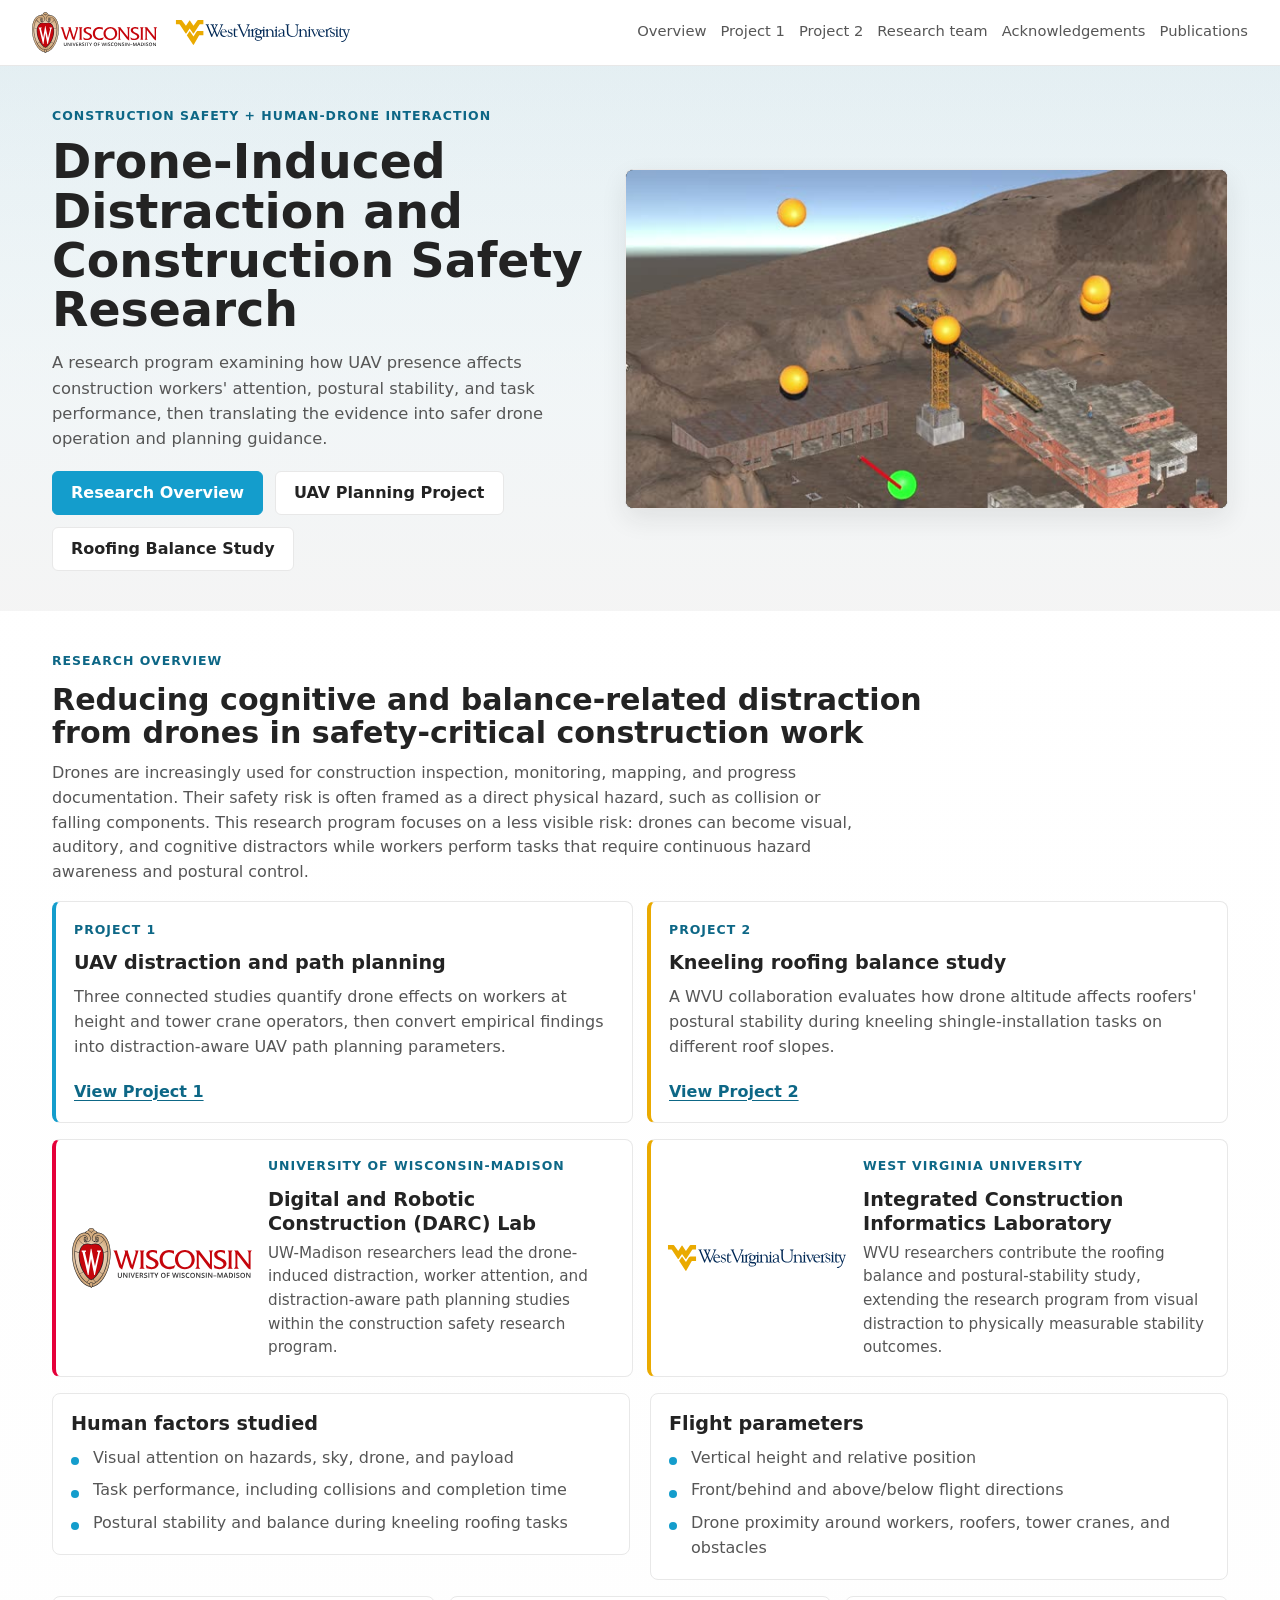
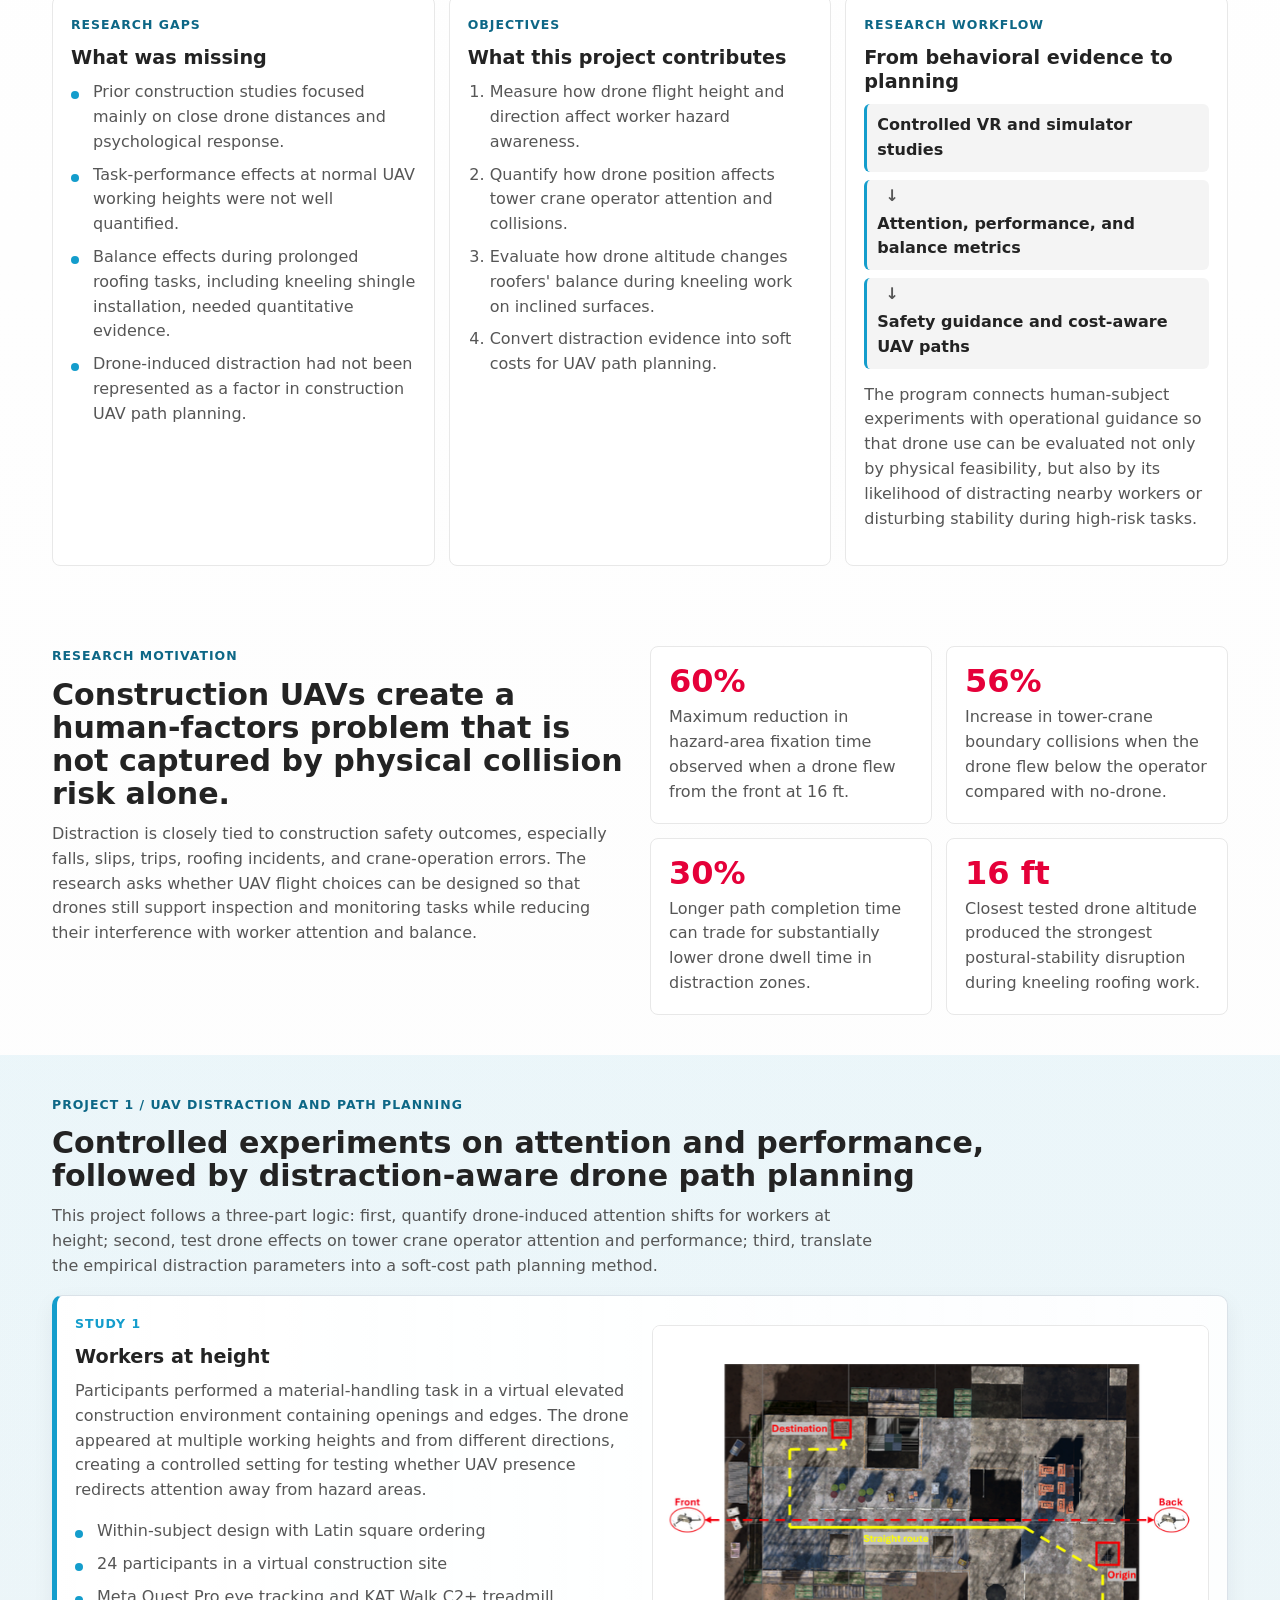
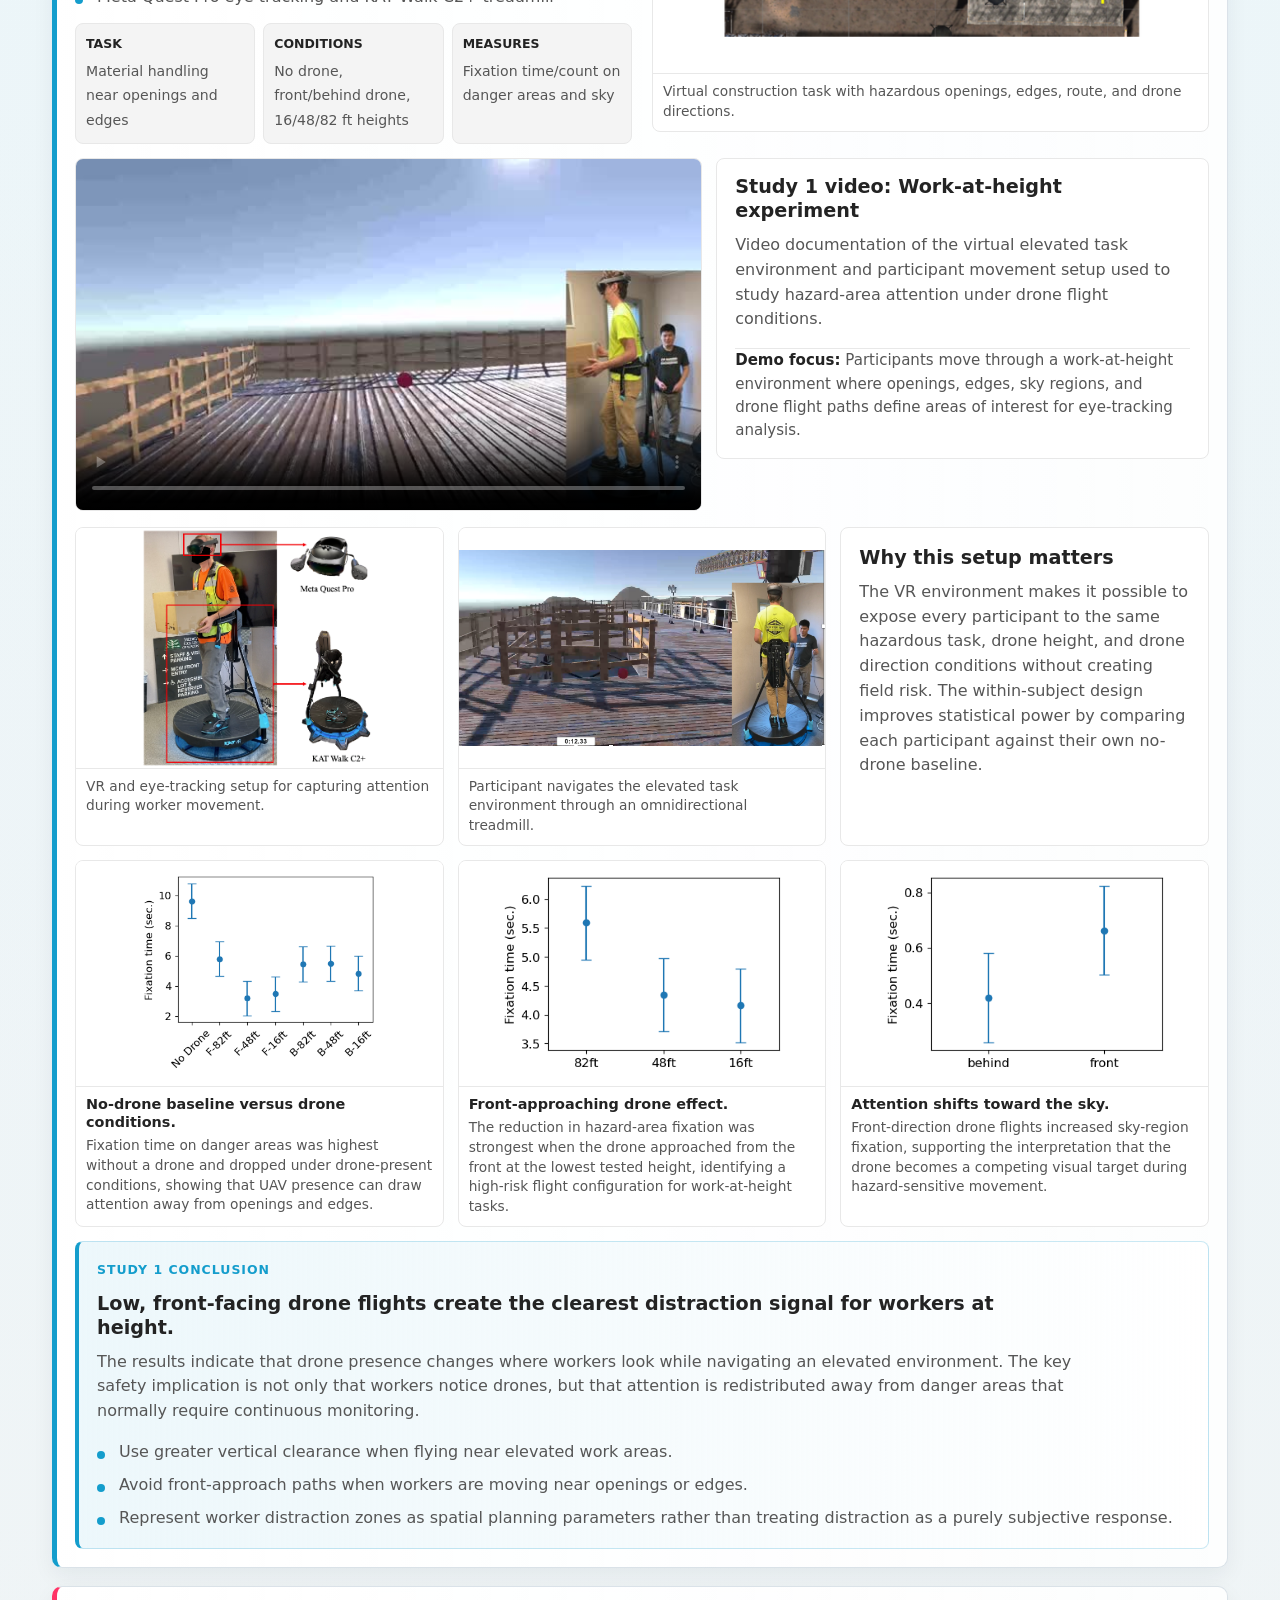
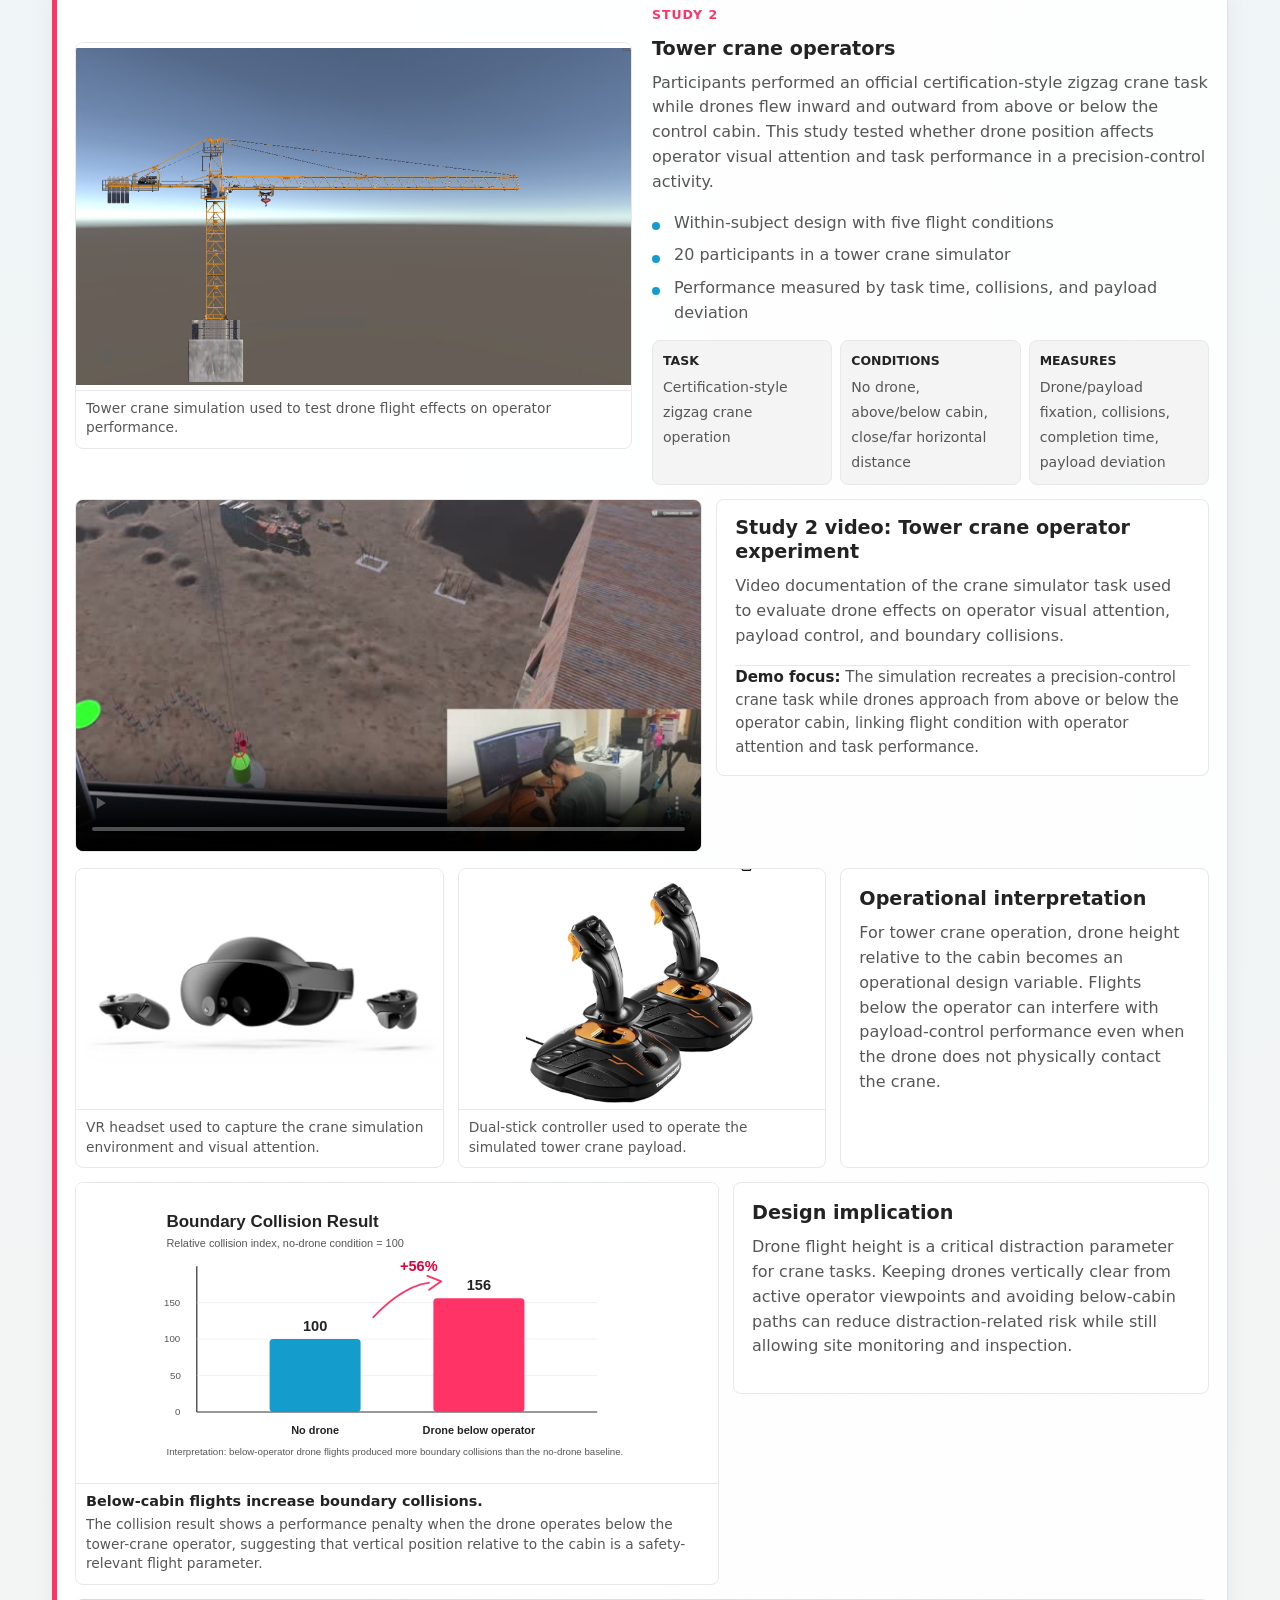
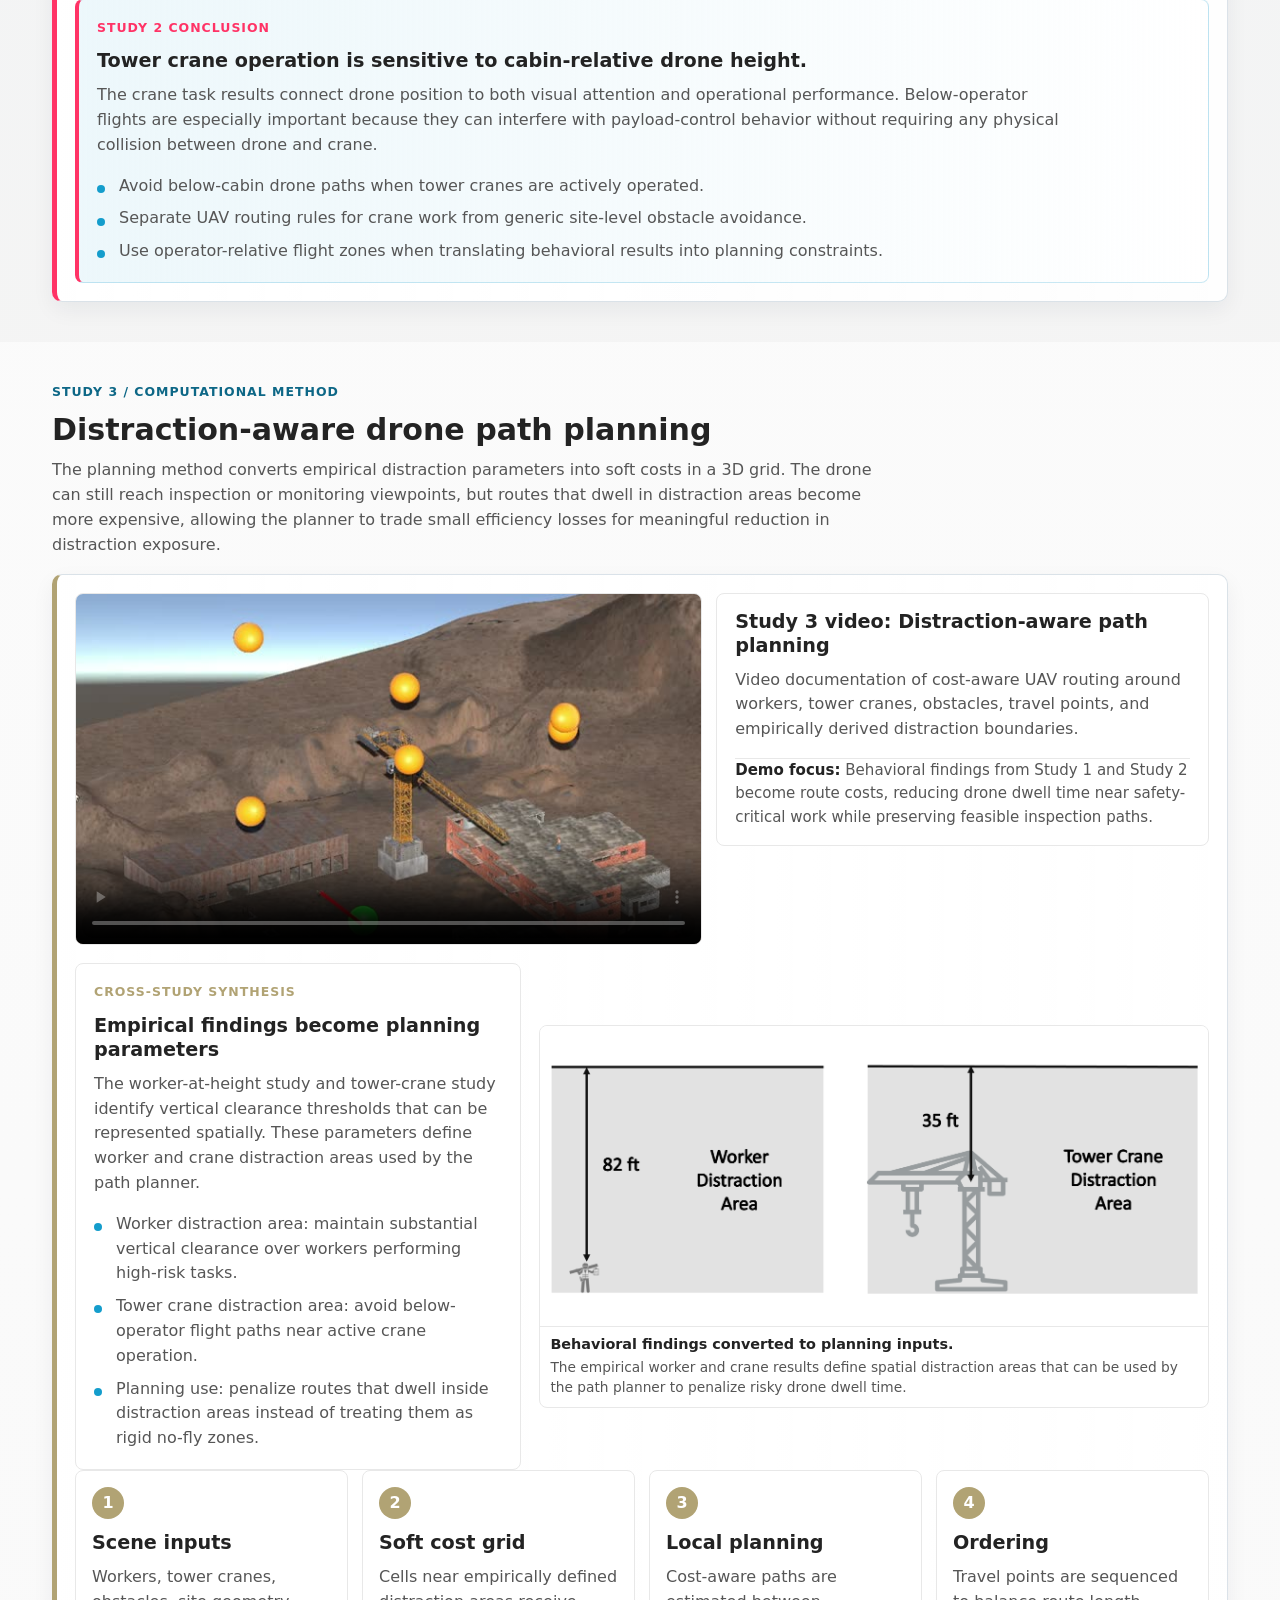
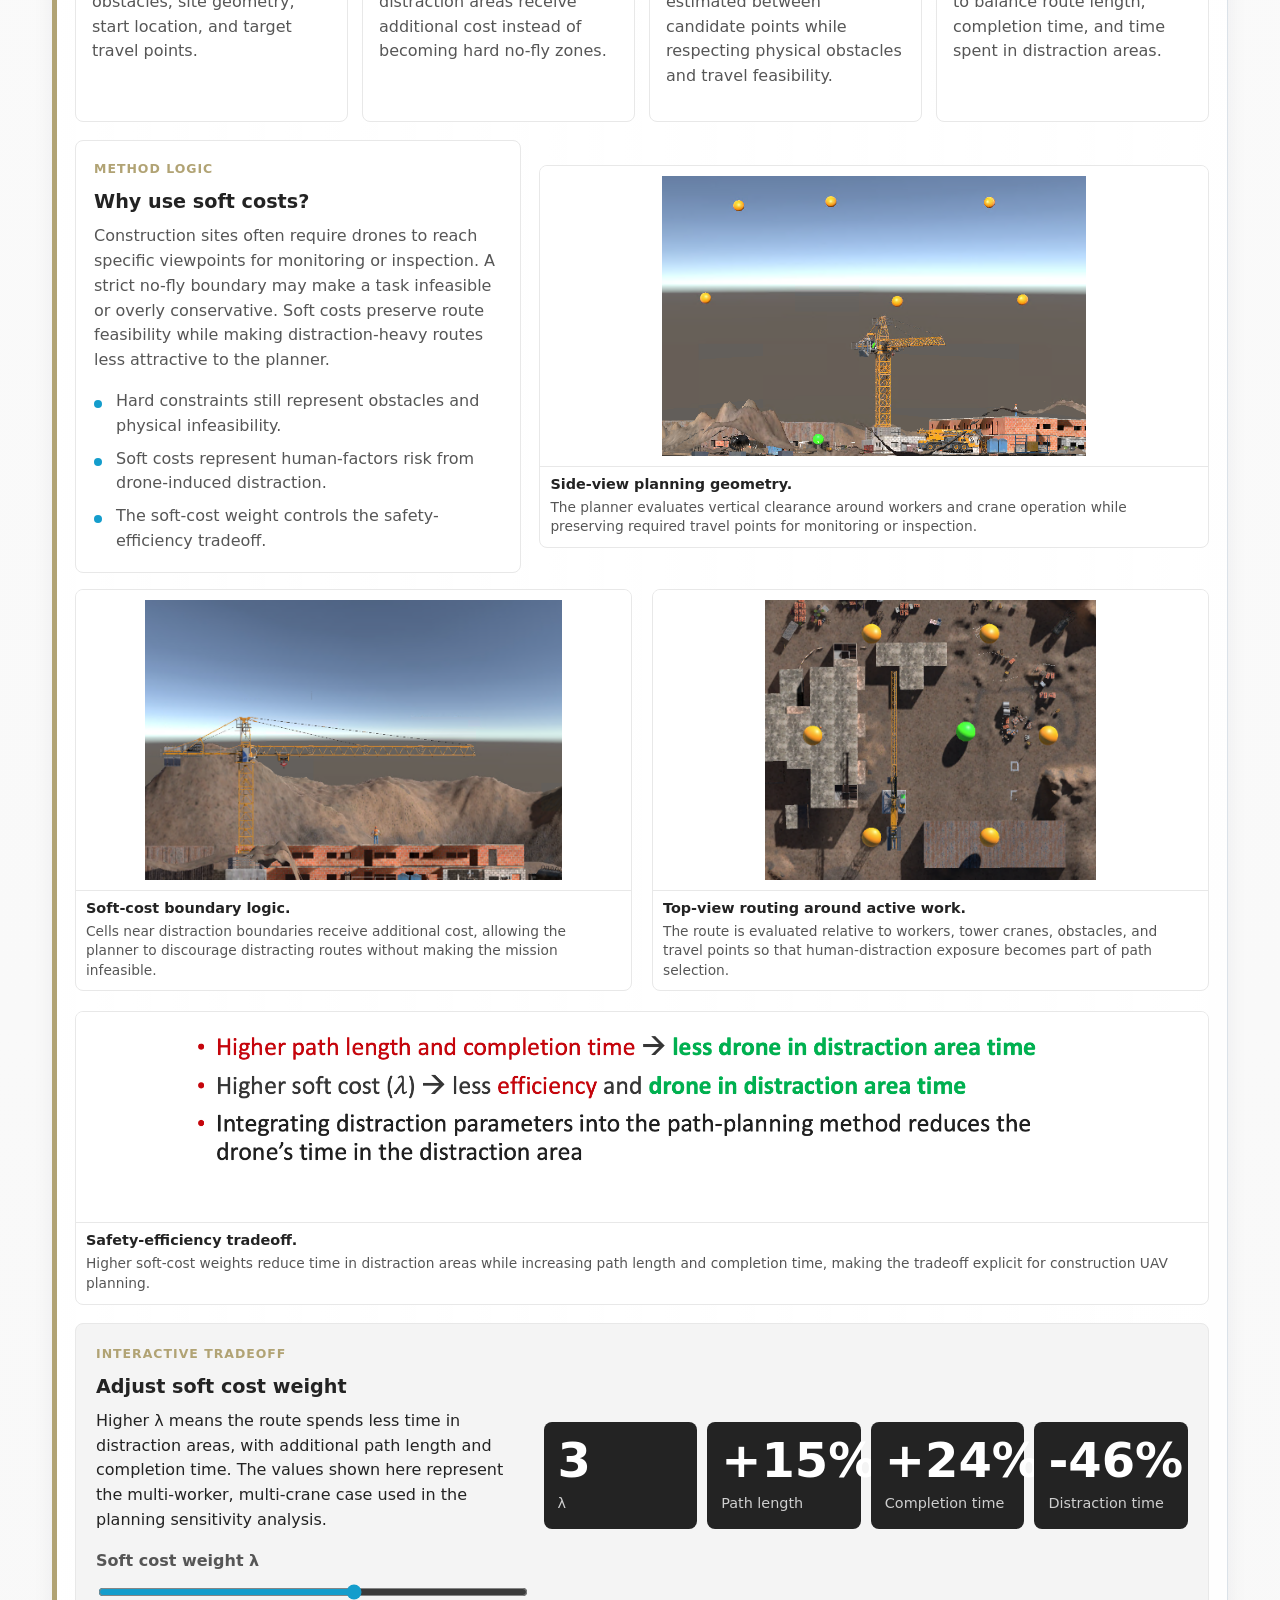
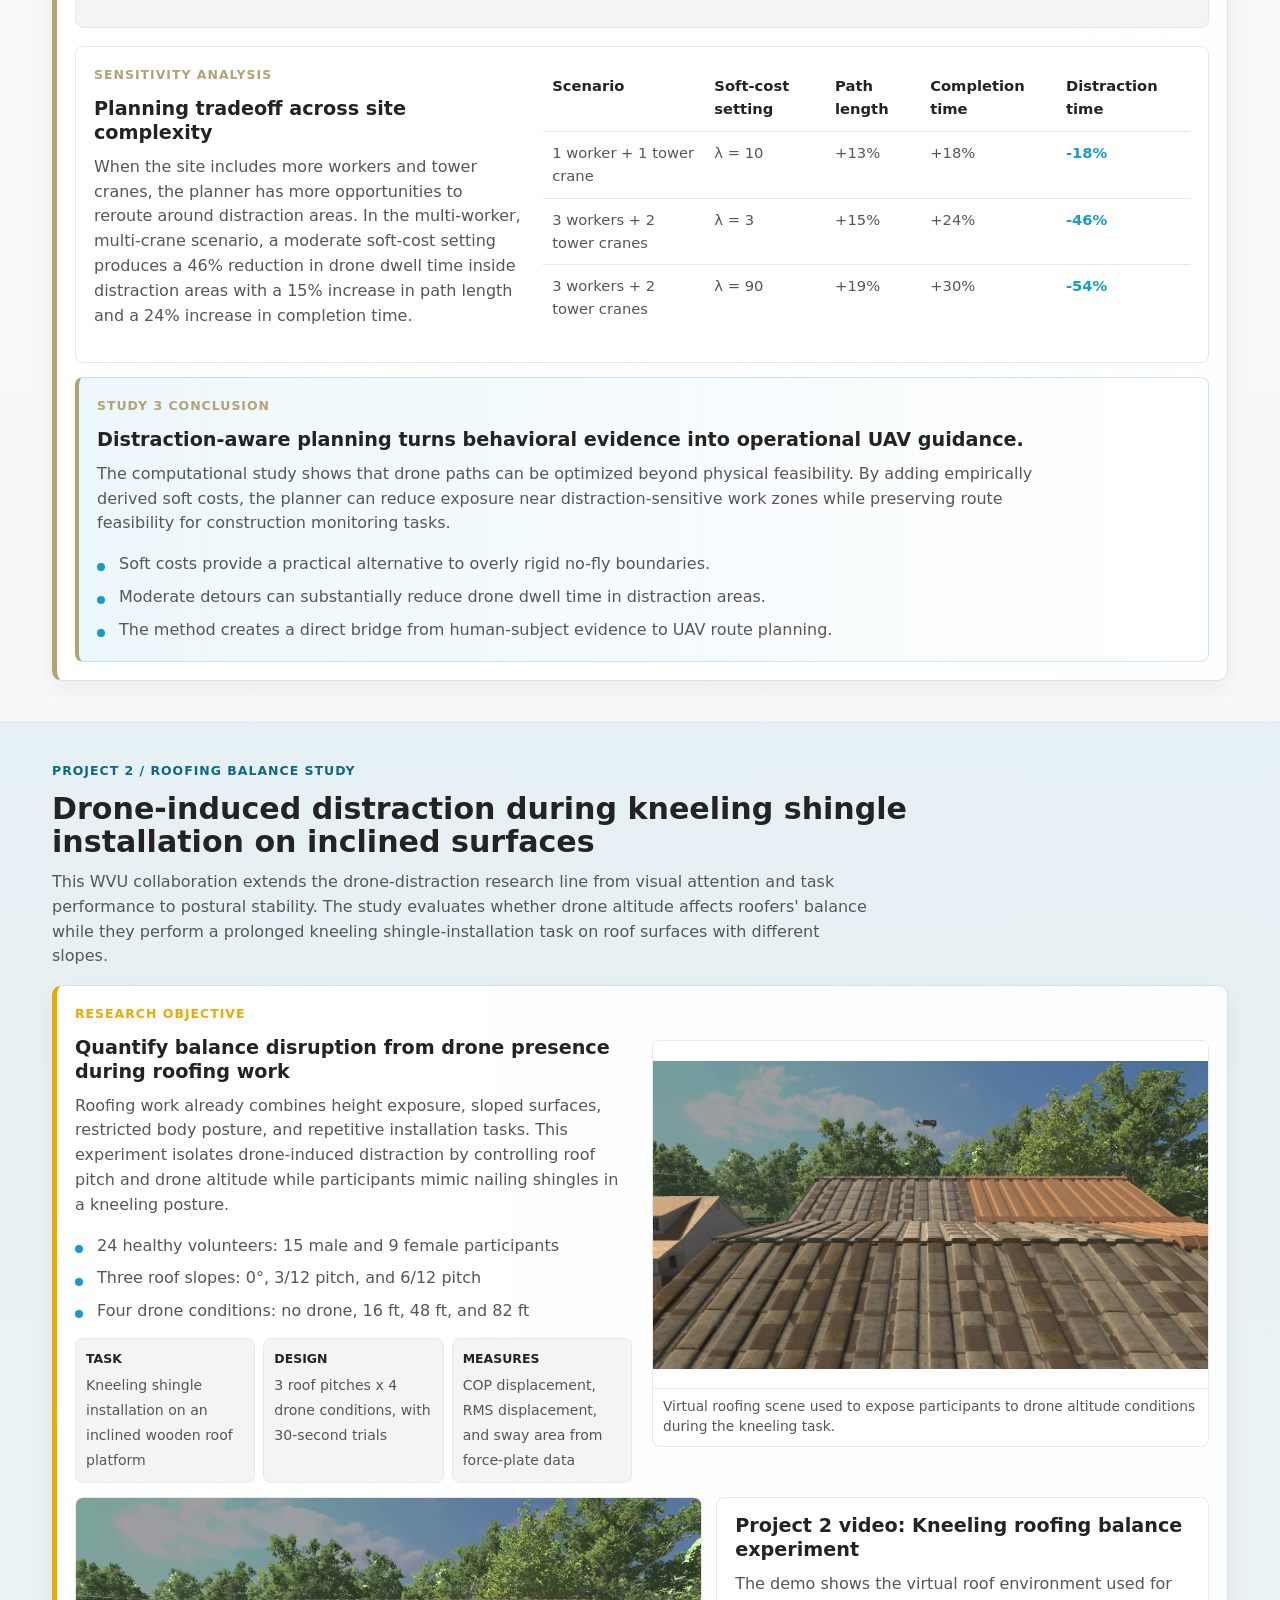
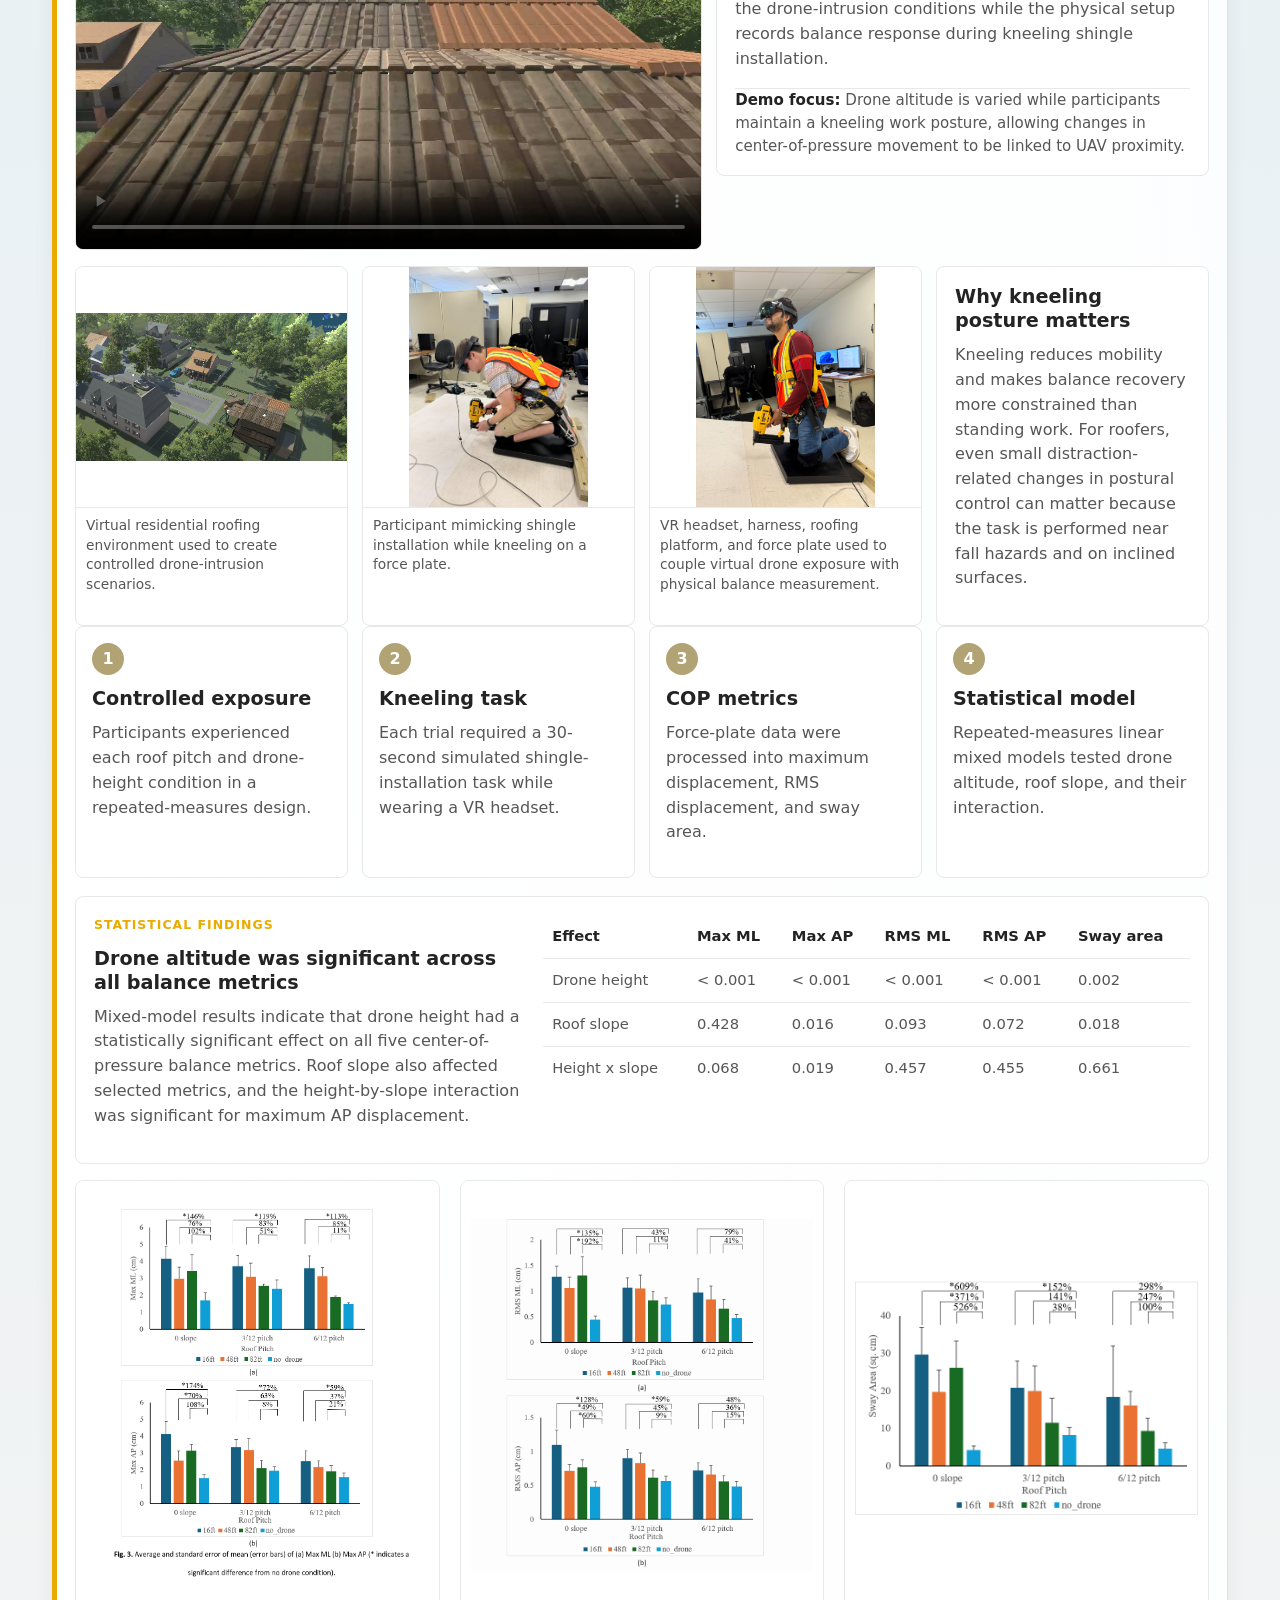
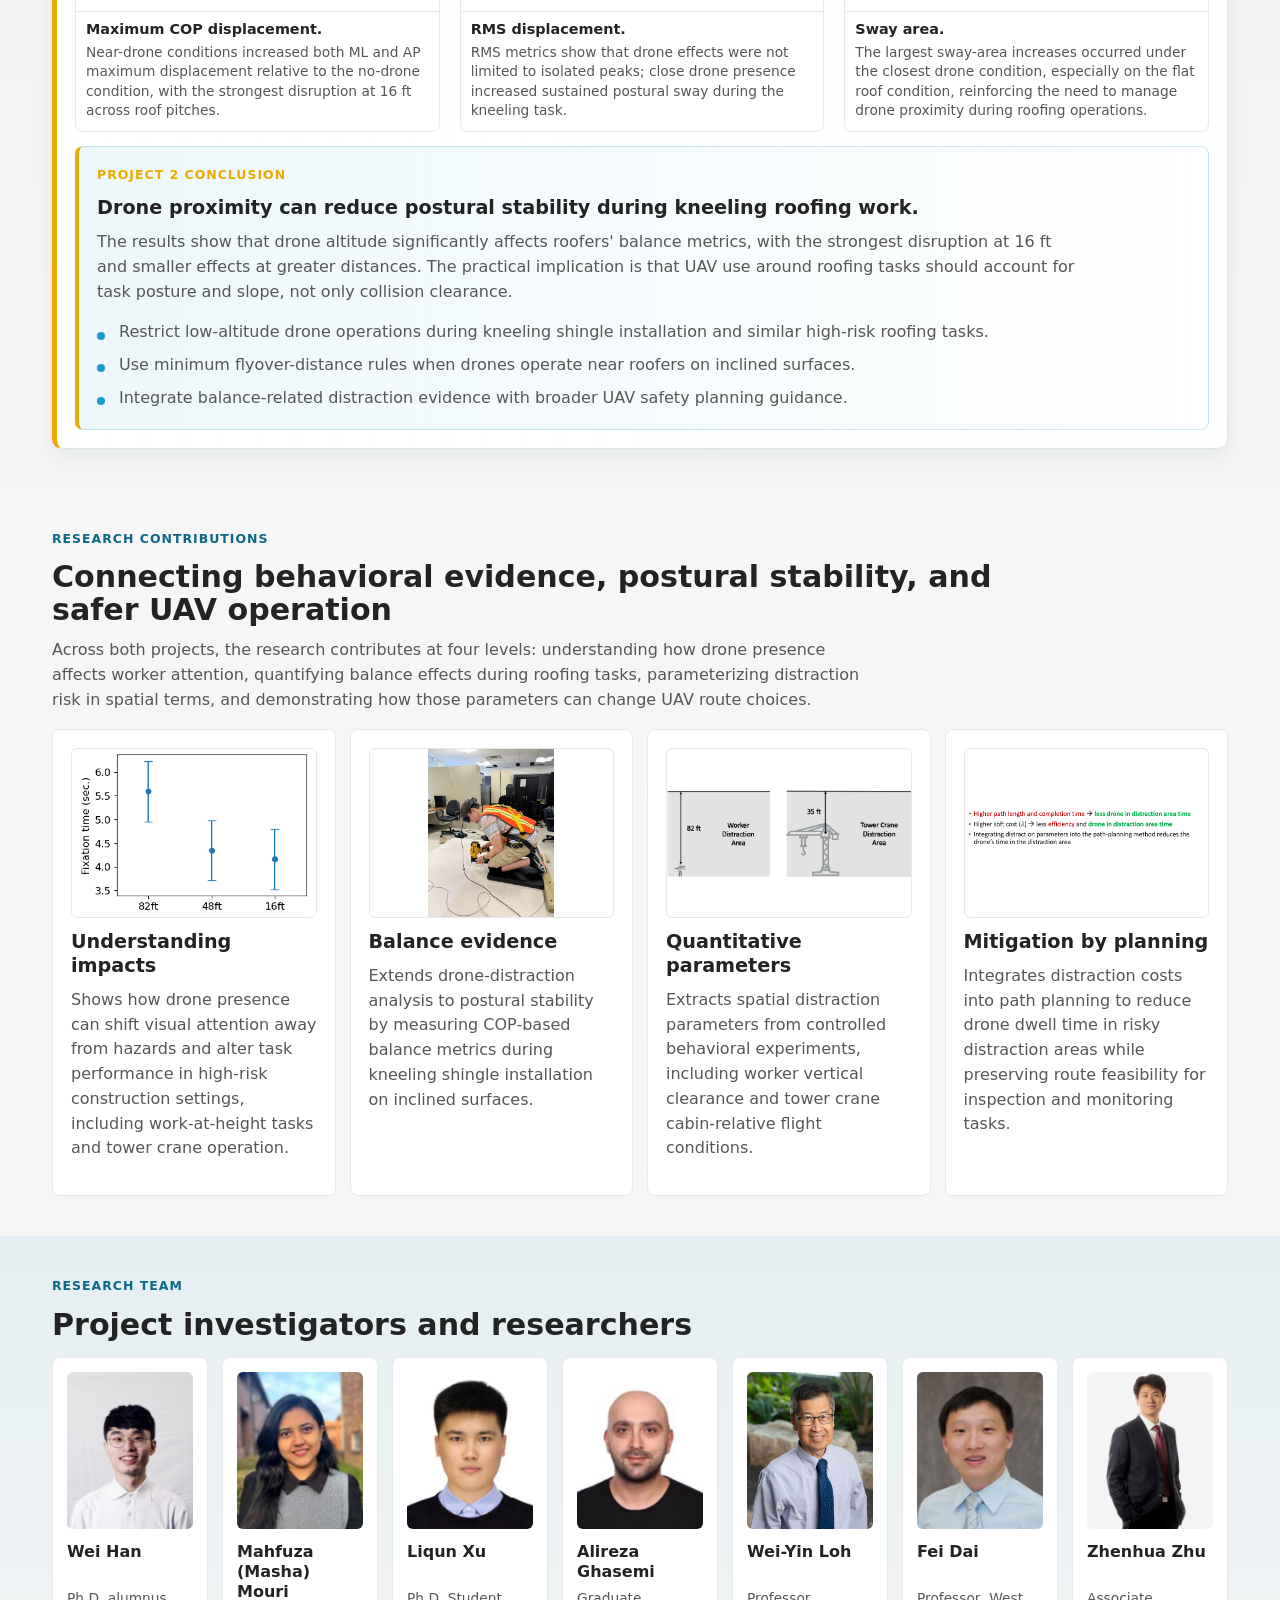
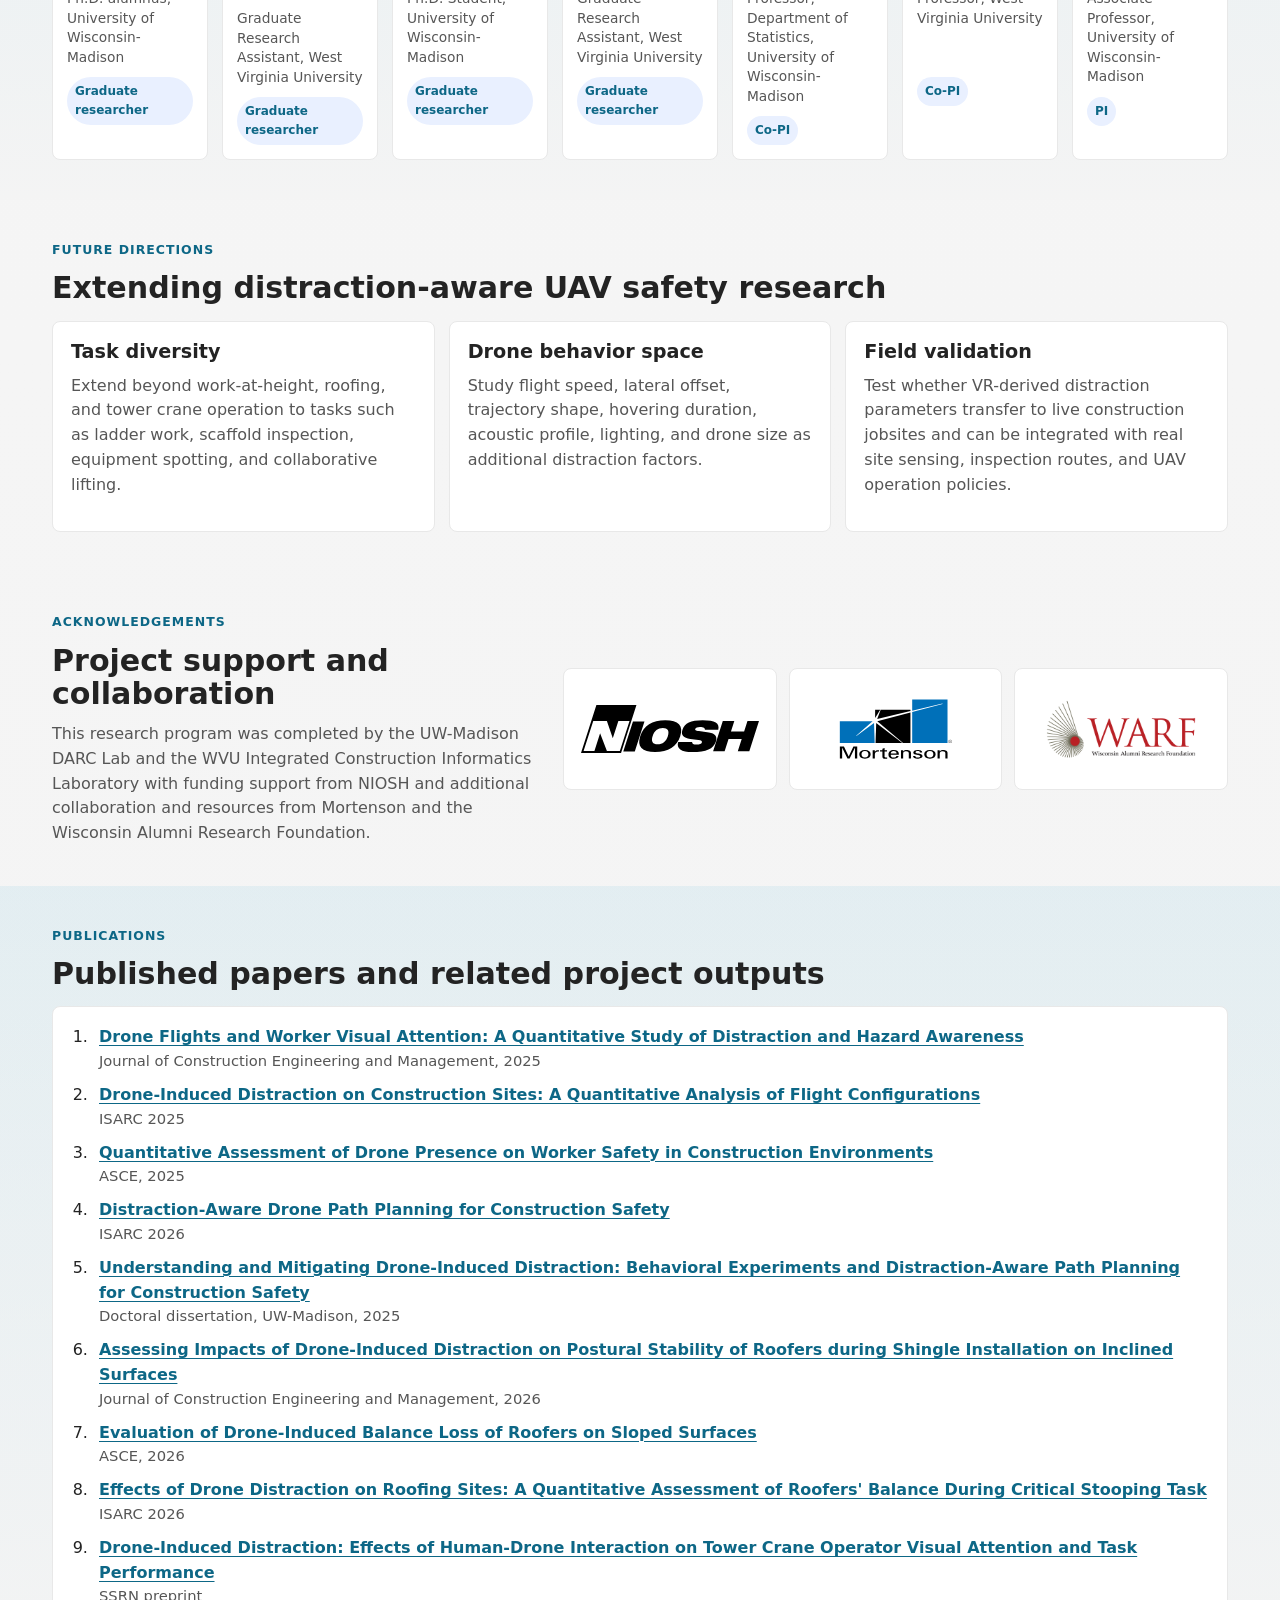
==== commit 598e9570: "Update institutional branding and publications" ====
--- a/docs/index.html
+++ b/docs/index.html
@@ -5,14 +5,17 @@
     <meta name="viewport" content="width=device-width, initial-scale=1">
     <meta name="description" content="Drone-induced distraction and construction safety research, including behavioral experiments, postural stability studies, and distraction-aware drone path planning.">
     <title>Drone-Induced Distraction and Construction Safety Research</title>
-    <link rel="icon" href="assets/logos/darc-logo-icon.png">
+    <link rel="icon" href="assets/logos/uw-madison-logo.svg" type="image/svg+xml">
     <link rel="stylesheet" href="styles.css">
   </head>
   <body>
     <header class="site-header" data-header>
-      <div class="header-identity">
-        <a class="lab-link" href="https://darc.cee.wisc.edu/index.html" target="_blank" rel="noopener" aria-label="Digital and Robotic Construction Lab website">
-          <img src="assets/logos/darc-logo-icon.png" alt="DARC Lab logo">
+      <div class="header-identity" aria-label="Collaborating universities">
+        <a class="institution-logo uw-institution" href="https://darc.cee.wisc.edu/index.html" target="_blank" rel="noopener" aria-label="DARC Lab at University of Wisconsin-Madison">
+          <img src="assets/logos/uw-madison-logo.svg" alt="University of Wisconsin-Madison logo">
+        </a>
+        <a class="institution-logo wvu-institution" href="https://feidai.faculty.wvu.edu/home" target="_blank" rel="noopener" aria-label="Integrated Construction Informatics Laboratory at West Virginia University">
+          <img src="assets/logos/wvu-logo.svg" alt="West Virginia University logo">
         </a>
       </div>
       <button class="menu-button" type="button" data-menu-button aria-label="Toggle navigation">
@@ -68,6 +71,25 @@
             <p>A WVU collaboration evaluates how drone altitude affects roofers' postural stability during kneeling shingle-installation tasks on different roof slopes.</p>
             <a href="#roofing-project">View Project 2</a>
           </article>
+        </div>
+
+        <div class="lab-collaboration" aria-label="Collaborating academic laboratories">
+          <a class="lab-card uw-lab-card" href="https://darc.cee.wisc.edu/index.html" target="_blank" rel="noopener">
+            <img src="assets/logos/uw-madison-logo.svg" alt="University of Wisconsin-Madison logo">
+            <div>
+              <p class="tag">University of Wisconsin-Madison</p>
+              <h3>Digital and Robotic Construction (DARC) Lab</h3>
+              <p>UW-Madison researchers lead the drone-induced distraction, worker attention, and distraction-aware path planning studies within the construction safety research program.</p>
+            </div>
+          </a>
+          <a class="lab-card wvu-lab-card" href="https://feidai.faculty.wvu.edu/home" target="_blank" rel="noopener">
+            <img src="assets/logos/wvu-logo.svg" alt="West Virginia University logo">
+            <div>
+              <p class="tag">West Virginia University</p>
+              <h3>Integrated Construction Informatics Laboratory</h3>
+              <p>WVU researchers contribute the roofing balance and postural-stability study, extending the research program from visual distraction to physically measurable stability outcomes.</p>
+            </div>
+          </a>
         </div>
 
         <div class="two-column question-grid">
@@ -777,7 +799,7 @@
         <div class="section-heading compact">
           <p class="eyebrow">Acknowledgements</p>
           <h2>Project support and collaboration</h2>
-          <p>This work acknowledges support, collaboration, and institutional resources from NIOSH, Mortenson, and the Wisconsin Alumni Research Foundation.</p>
+          <p>This research program was completed by the UW-Madison DARC Lab and the WVU Integrated Construction Informatics Laboratory with funding support from NIOSH and additional collaboration and resources from Mortenson and the Wisconsin Alumni Research Foundation.</p>
         </div>
         <div class="logo-grid" aria-label="Acknowledged organizations">
           <a class="logo-card niosh-logo" href="https://www.cdc.gov/niosh/" aria-label="National Institute for Occupational Safety and Health">
@@ -799,28 +821,15 @@
         </div>
 
         <div class="publication-group">
-          <h3>Project 1: Drone distraction and path planning</h3>
           <ol class="publication-list">
             <li><a href="https://doi.org/10.1061/JCEMD4.COENG-16567">Drone Flights and Worker Visual Attention: A Quantitative Study of Distraction and Hazard Awareness</a><span>Journal of Construction Engineering and Management, 2025</span></li>
             <li><a href="https://doi.org/10.22260/ISARC2025/0110">Drone-Induced Distraction on Construction Sites: A Quantitative Analysis of Flight Configurations</a><span>ISARC 2025</span></li>
             <li><a href="https://ascelibrary.org/doi/10.1061/9780784486115.062">Quantitative Assessment of Drone Presence on Worker Safety in Construction Environments</a><span>ASCE, 2025</span></li>
             <li><a href="https://doi.org/10.22260/ISARC2026/0069">Distraction-Aware Drone Path Planning for Construction Safety</a><span>ISARC 2026</span></li>
             <li><a href="https://search.library.wisc.edu/digital/A5JSHN52AUEYKT9A">Understanding and Mitigating Drone-Induced Distraction: Behavioral Experiments and Distraction-Aware Path Planning for Construction Safety</a><span>Doctoral dissertation, UW-Madison, 2025</span></li>
-          </ol>
-        </div>
-
-        <div class="publication-group">
-          <h3>Project 2: Roofing balance and postural stability</h3>
-          <ol class="publication-list">
             <li><a href="https://doi.org/10.1061/JCEMD4.COENG-17685">Assessing Impacts of Drone-Induced Distraction on Postural Stability of Roofers during Shingle Installation on Inclined Surfaces</a><span>Journal of Construction Engineering and Management, 2026</span></li>
             <li><a href="https://ascelibrary.org/doi/10.1061/9780784486436.101">Evaluation of Drone-Induced Balance Loss of Roofers on Sloped Surfaces</a><span>ASCE, 2026</span></li>
             <li><a href="https://www.iaarc.org/publications/2026_proceedings_of_the_43rd_isarc_singapore/effects_of_drone_distraction_on_roofing_sites-a_quantitative_assessment_of_roofers_balance_during_critical_stooping_task.html">Effects of Drone Distraction on Roofing Sites: A Quantitative Assessment of Roofers' Balance During Critical Stooping Task</a><span>ISARC 2026</span></li>
-          </ol>
-        </div>
-
-        <div class="publication-group muted-group">
-          <h3>Preprint / manuscript</h3>
-          <ol class="publication-list">
             <li><a href="https://papers.ssrn.com/sol3/papers.cfm?abstract_id=5988642">Drone-Induced Distraction: Effects of Human-Drone Interaction on Tower Crane Operator Visual Attention and Task Performance</a><span>SSRN preprint</span></li>
           </ol>
         </div>
@@ -828,8 +837,9 @@
     </main>
 
     <footer class="site-footer">
-      <p><a href="https://darc.cee.wisc.edu/index.html" target="_blank" rel="noopener">Digital and Robotic Construction (DARC) Lab</a>, Department of Civil and Environmental Engineering, University of Wisconsin-Madison</p>
-      <p>Built for GitHub Pages as an academic project website.</p>
+      <p><a href="https://darc.cee.wisc.edu/index.html" target="_blank" rel="noopener">Digital and Robotic Construction (DARC) Lab</a>, University of Wisconsin-Madison</p>
+      <p><a href="https://feidai.faculty.wvu.edu/home" target="_blank" rel="noopener">Integrated Construction Informatics Laboratory</a>, West Virginia University</p>
+      <p>Funded by NIOSH and built for GitHub Pages as an academic project website.</p>
     </footer>
 
     <script src="app.js"></script>
--- a/docs/styles.css
+++ b/docs/styles.css
@@ -56,46 +56,53 @@
   display: flex;
   align-items: center;
   justify-content: space-between;
-  gap: 22px;
-  min-height: 62px;
+  gap: 20px;
+  min-height: 66px;
   padding: 0 32px;
-  border-bottom: 1px solid rgba(255, 255, 255, 0.12);
-  color: var(--white);
-  background: rgba(51, 51, 51, 0.96);
+  border-bottom: 1px solid var(--line);
+  color: var(--ink);
+  background: rgba(255, 255, 255, 0.96);
   backdrop-filter: blur(18px);
 }
 
 .header-identity {
   display: flex;
   align-items: center;
-  gap: 0;
+  flex: 0 0 auto;
+  gap: 18px;
   min-width: 0;
 }
 
-.lab-link {
+.institution-logo {
   display: inline-flex;
   align-items: center;
-  min-height: 50px;
+  min-height: 48px;
   padding: 0;
   text-decoration: none;
 }
 
-.lab-link:hover {
+.institution-logo:hover {
   opacity: 0.86;
 }
 
-.lab-link img {
-  width: 50px;
-  height: 50px;
+.institution-logo img {
+  width: auto;
+  height: 42px;
+  max-width: none;
   object-fit: contain;
+}
+
+.wvu-institution img {
+  width: 176px;
+  height: auto;
 }
 
 .site-nav {
   display: flex;
   align-items: center;
-  gap: 18px;
-  color: rgba(255, 255, 255, 0.82);
-  font-size: 0.95rem;
+  gap: 14px;
+  color: var(--muted);
+  font-size: 0.92rem;
 }
 
 .site-nav a {
@@ -105,7 +112,7 @@
 }
 
 .site-nav a:hover {
-  color: var(--white);
+  color: var(--lab-primary-deep);
   border-bottom-color: var(--lab-primary);
 }
 
@@ -113,7 +120,7 @@
   display: none;
   width: 40px;
   height: 40px;
-  border: 1px solid rgba(255, 255, 255, 0.24);
+  border: 1px solid rgba(35, 35, 35, 0.18);
   border-radius: 6px;
   background: transparent;
 }
@@ -123,7 +130,7 @@
   width: 18px;
   height: 2px;
   margin: 5px auto;
-  background: var(--white);
+  background: var(--ink);
 }
 
 .section,
@@ -140,13 +147,14 @@
 
 .section-band::before {
   content: "";
+  display: none;
   position: absolute;
   top: 22px;
   right: min(5vw, 72px);
   z-index: 0;
   width: min(230px, 26vw);
   aspect-ratio: 1;
-  background: url("assets/logos/darc-logo.png") center / contain no-repeat;
+  background: none;
   opacity: 0.045;
   pointer-events: none;
 }
@@ -173,7 +181,7 @@
   grid-template-columns: minmax(0, 0.95fr) minmax(340px, 1.05fr);
   gap: 28px;
   align-items: center;
-  min-height: min(520px, calc(100vh - 62px));
+  min-height: min(520px, calc(100vh - 66px));
 }
 
 .hero::before {
@@ -333,6 +341,56 @@
   font-weight: 760;
   text-decoration-thickness: 1px;
   text-underline-offset: 3px;
+}
+
+.lab-collaboration {
+  display: grid;
+  grid-template-columns: repeat(2, minmax(0, 1fr));
+  gap: 14px;
+  margin: 14px 0 16px;
+}
+
+.lab-card {
+  display: grid;
+  grid-template-columns: 180px minmax(0, 1fr);
+  gap: 16px;
+  align-items: center;
+  min-height: 136px;
+  padding: 16px;
+  border: 1px solid var(--line);
+  border-radius: 8px;
+  background: var(--white);
+  color: inherit;
+  text-decoration: none;
+}
+
+.lab-card:hover {
+  border-color: rgba(20, 157, 204, 0.44);
+  box-shadow: 0 8px 20px rgba(35, 35, 35, 0.07);
+}
+
+.lab-card img {
+  width: 100%;
+  max-height: 78px;
+  object-fit: contain;
+}
+
+.lab-card h3 {
+  margin-bottom: 6px;
+}
+
+.lab-card p:not(.tag) {
+  margin-bottom: 0;
+  color: var(--muted);
+  font-size: 0.95rem;
+}
+
+.wvu-lab-card {
+  border-left: 4px solid var(--wvu-gold);
+}
+
+.uw-lab-card {
+  border-left: 4px solid var(--lab-accent-deep);
 }
 
 .framework-grid {
@@ -1039,10 +1097,6 @@
   font-size: 0.92rem;
 }
 
-.muted-group {
-  background: #fbfcf4;
-}
-
 .acknowledgements {
   display: grid;
   grid-template-columns: minmax(280px, 0.85fr) minmax(360px, 1.15fr);
@@ -1122,6 +1176,7 @@
   .acknowledgements,
   .framework-grid,
   .project-map,
+  .lab-collaboration,
   .method-detail,
   .parameter-bridge,
   .sensitivity-panel,
@@ -1173,14 +1228,14 @@
 
   .site-nav {
     position: absolute;
-    top: 62px;
+    top: 66px;
     right: 18px;
     display: none;
     width: min(300px, calc(100vw - 36px));
     padding: 14px;
-    border: 1px solid rgba(255, 255, 255, 0.16);
+    border: 1px solid var(--line);
     border-radius: 8px;
-    background: var(--lab-dark);
+    background: var(--white);
     box-shadow: var(--shadow);
   }
 
@@ -1197,21 +1252,28 @@
   }
 
   .header-identity {
-    gap: 8px;
-  }
-
-  .lab-link {
+    gap: 10px;
+  }
+
+  .institution-logo {
     min-height: 44px;
     padding: 0;
   }
 
-  .lab-link span {
-    display: none;
-  }
-
-  .lab-link img {
-    width: 44px;
-    height: 44px;
+  .institution-logo img {
+    height: 34px;
+  }
+
+  .wvu-institution img {
+    width: 124px;
+    height: auto;
+  }
+
+  .lab-card {
+    grid-template-columns: 138px minmax(0, 1fr);
+    gap: 12px;
+    min-height: 0;
+    padding: 14px;
   }
 
   .section,
@@ -1385,3 +1447,32 @@
     content: "Sway area";
   }
 }
+
+@media (max-width: 460px) {
+  .site-header {
+    gap: 12px;
+    padding: 0 14px;
+  }
+
+  .header-identity {
+    gap: 8px;
+  }
+
+  .institution-logo img {
+    height: 32px;
+  }
+
+  .wvu-institution img {
+    width: 118px;
+    height: auto;
+  }
+
+  .lab-card {
+    grid-template-columns: 1fr;
+  }
+
+  .lab-card img {
+    justify-self: start;
+    max-width: 180px;
+  }
+}
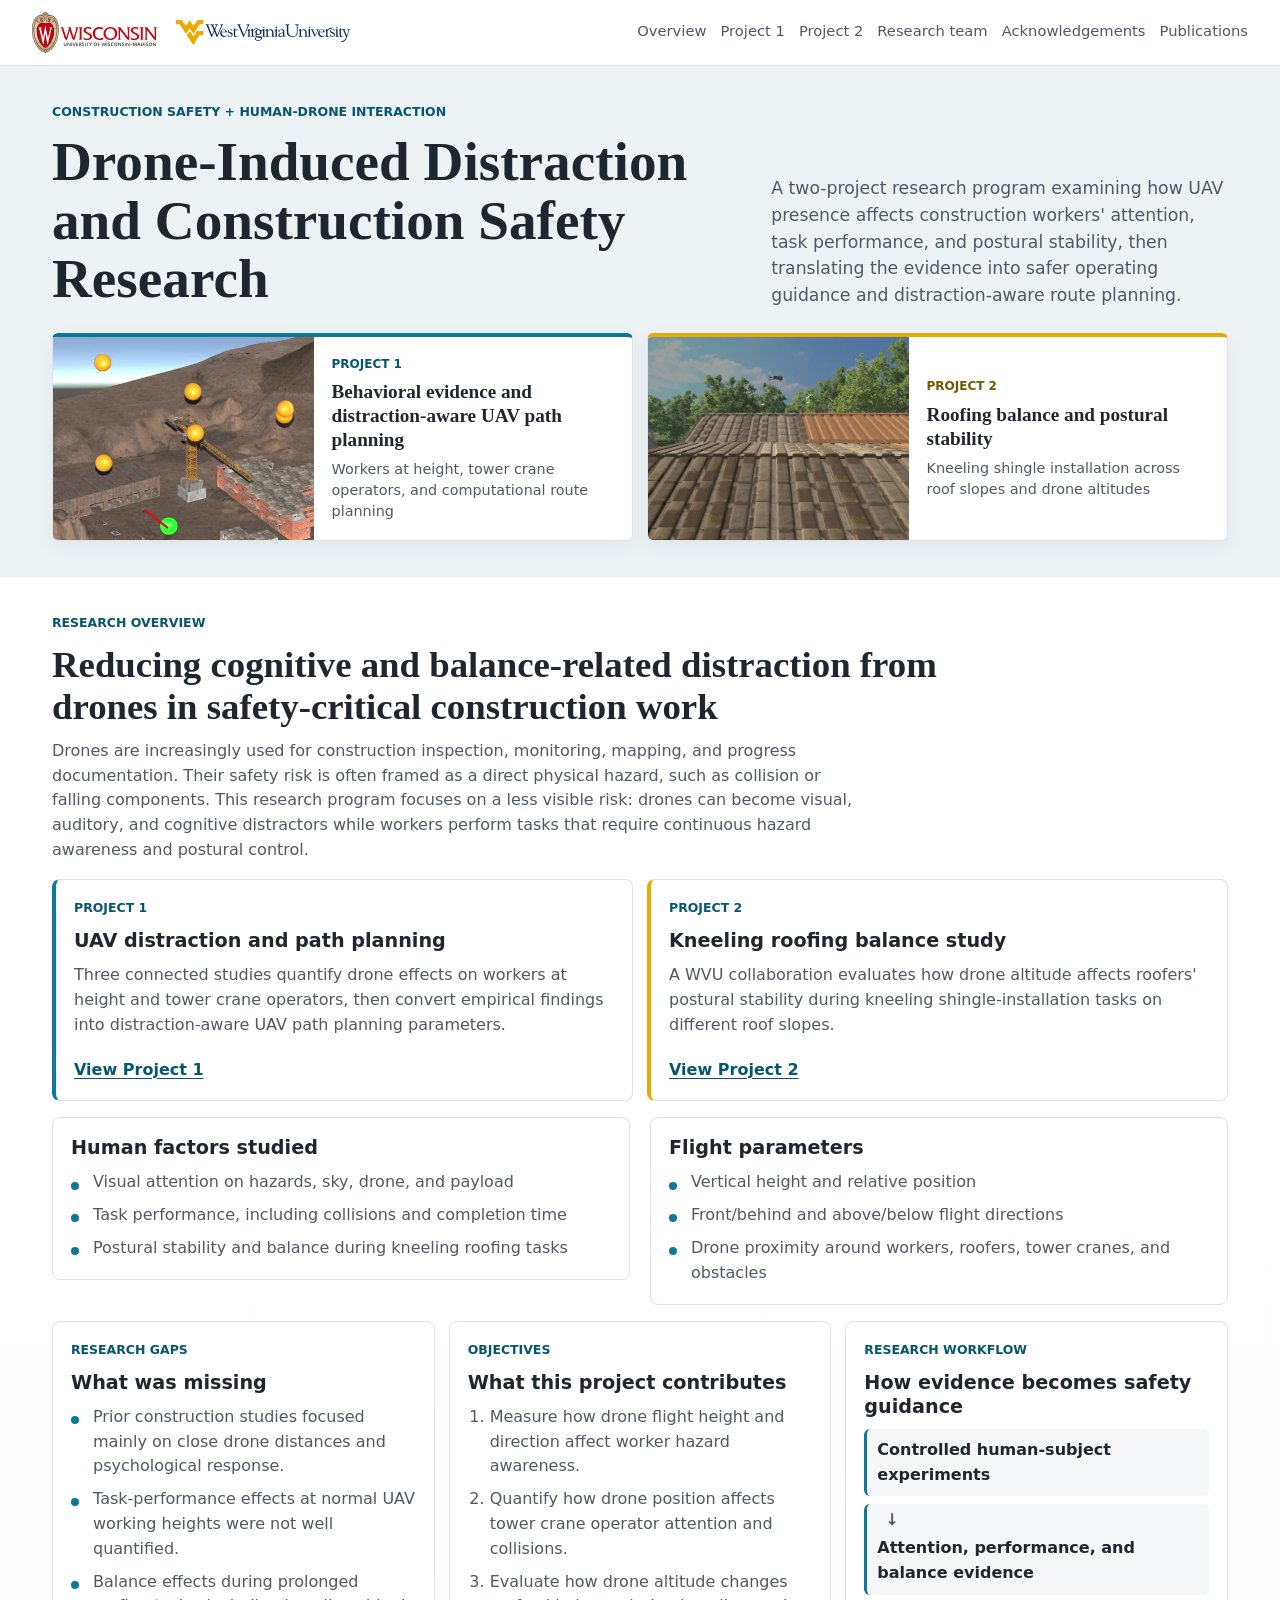
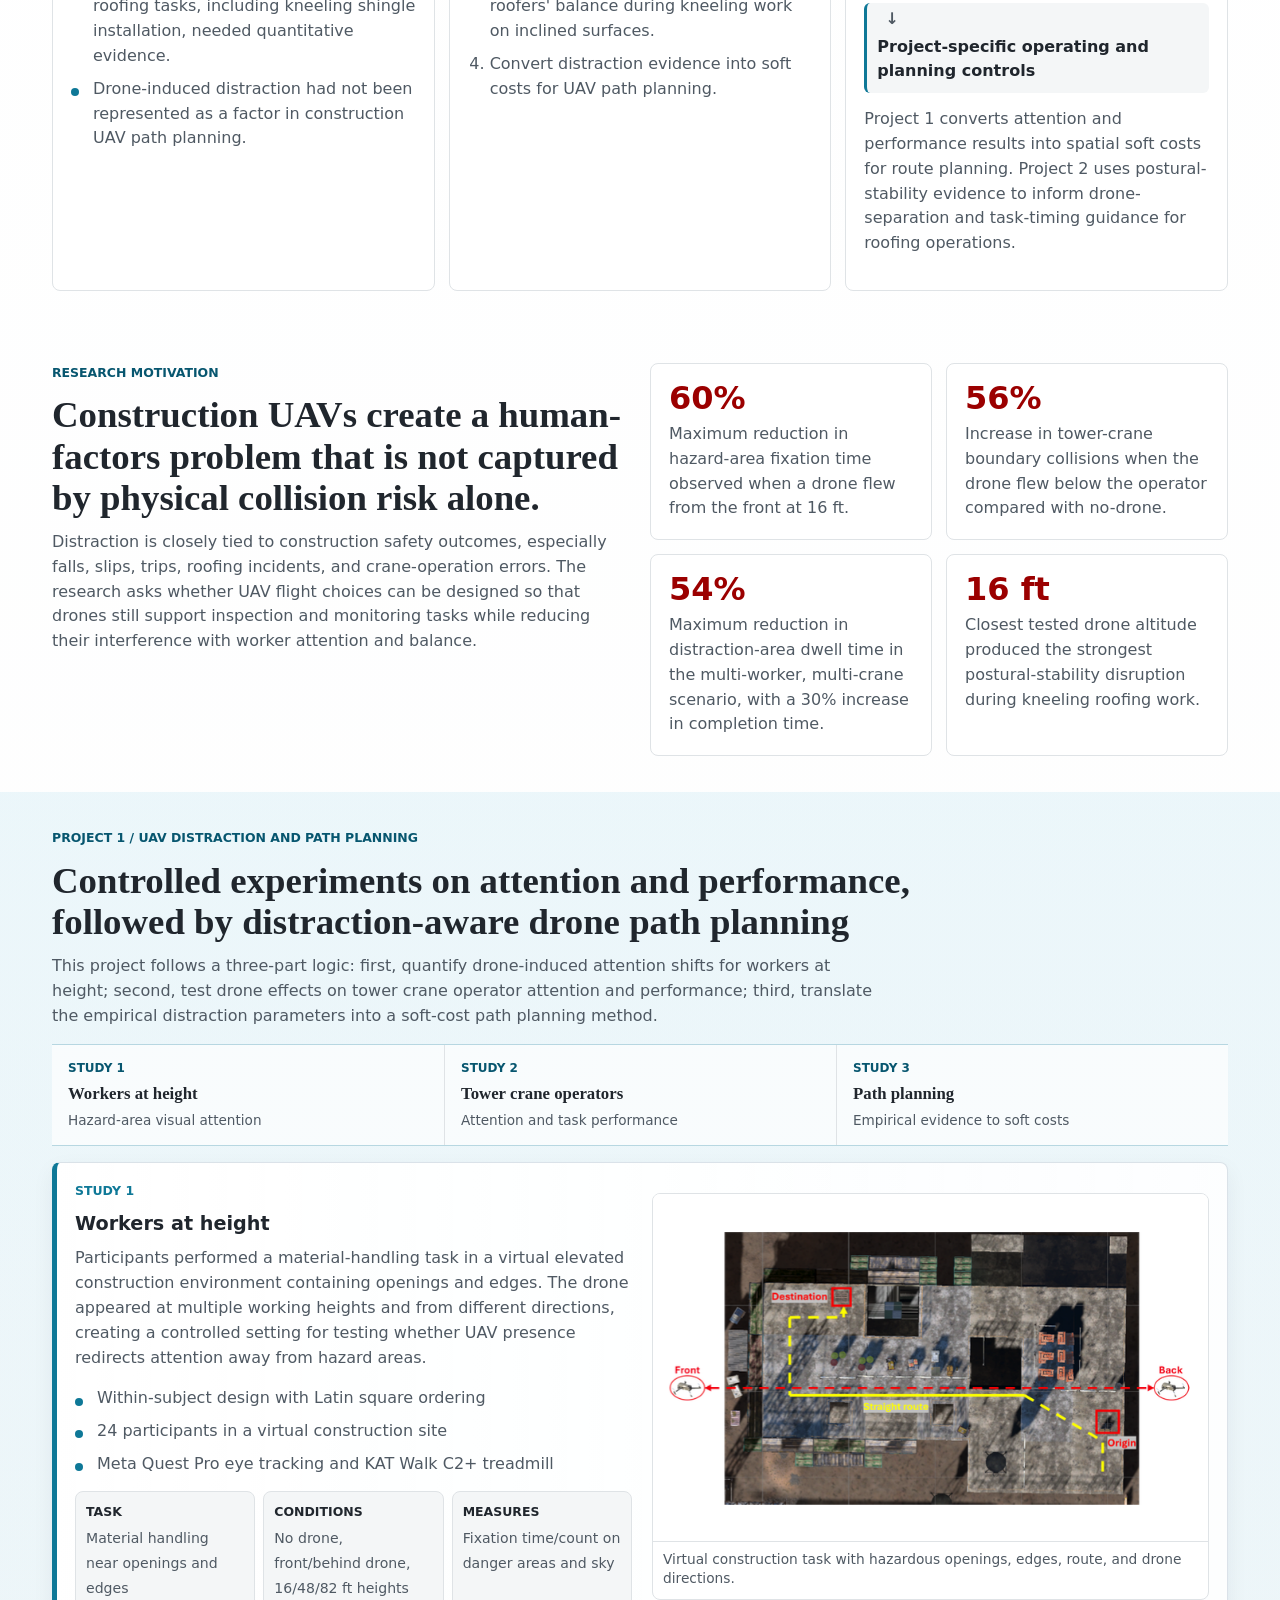
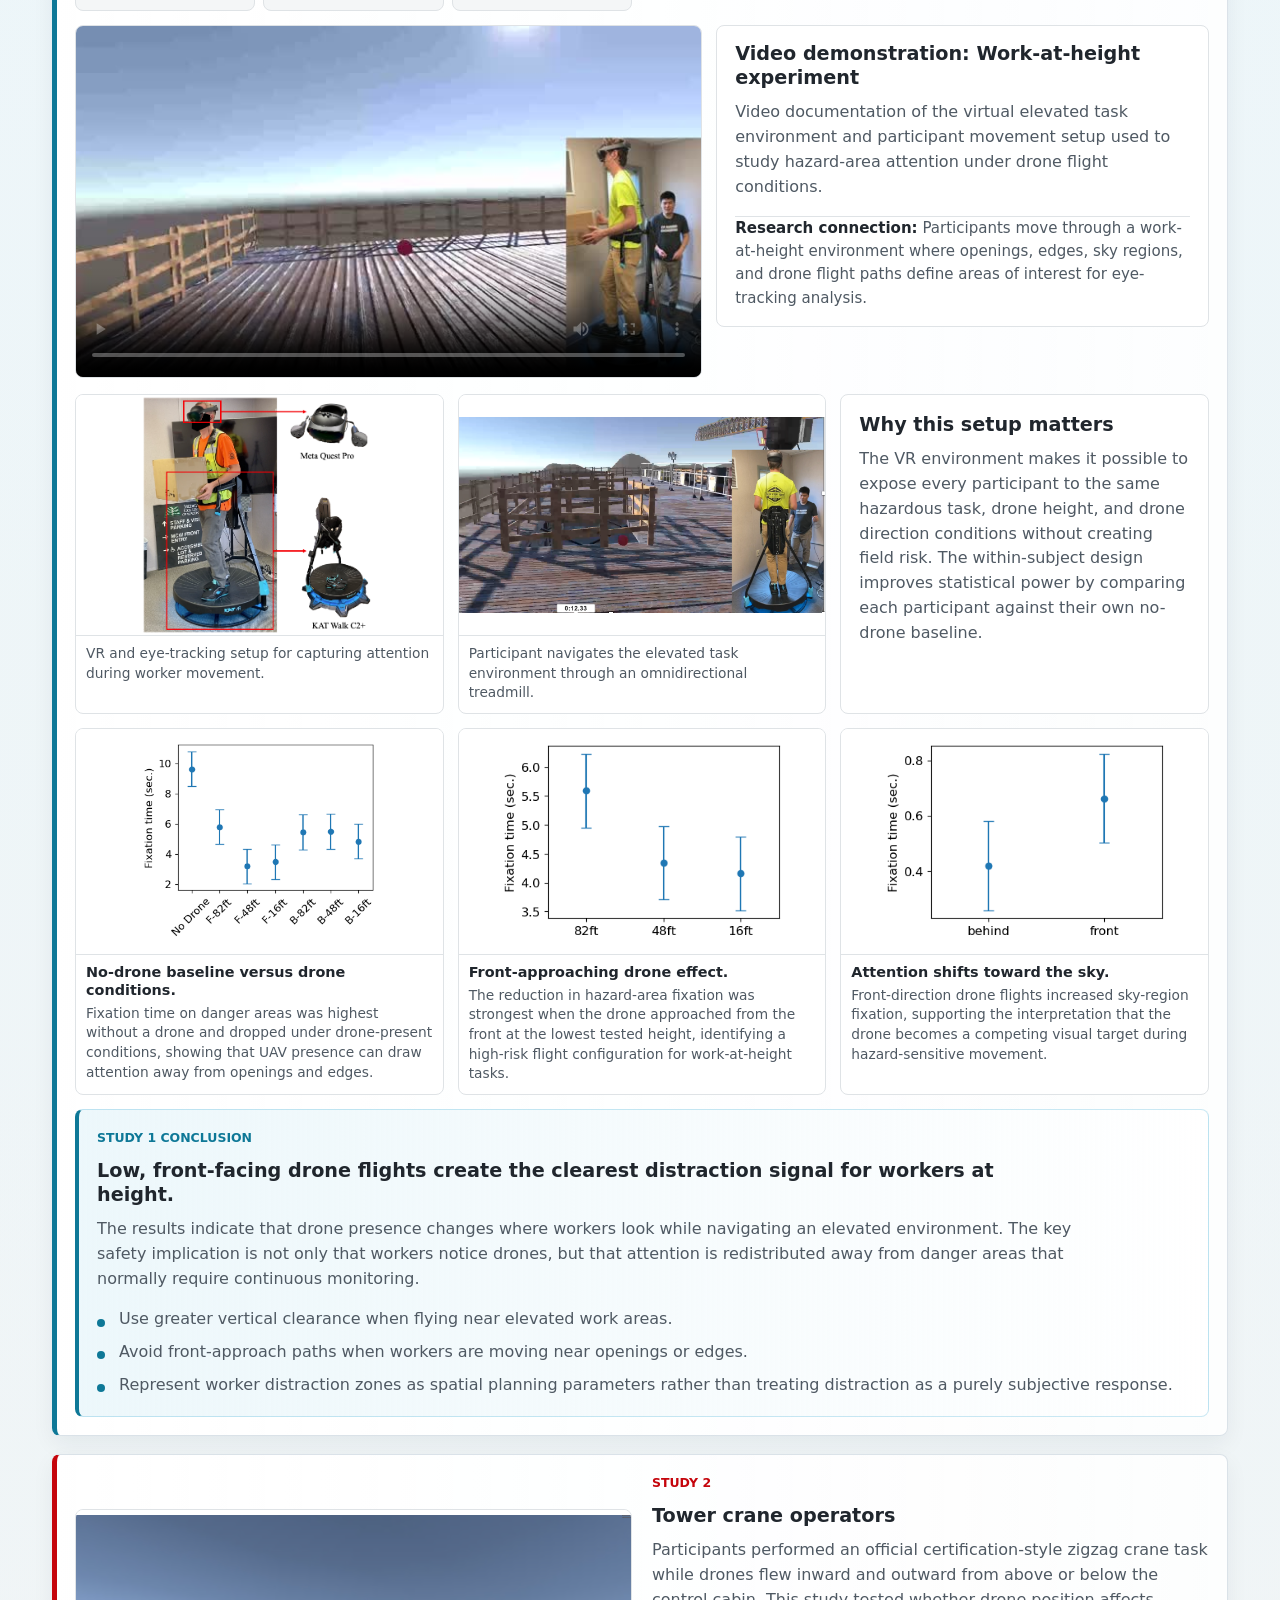
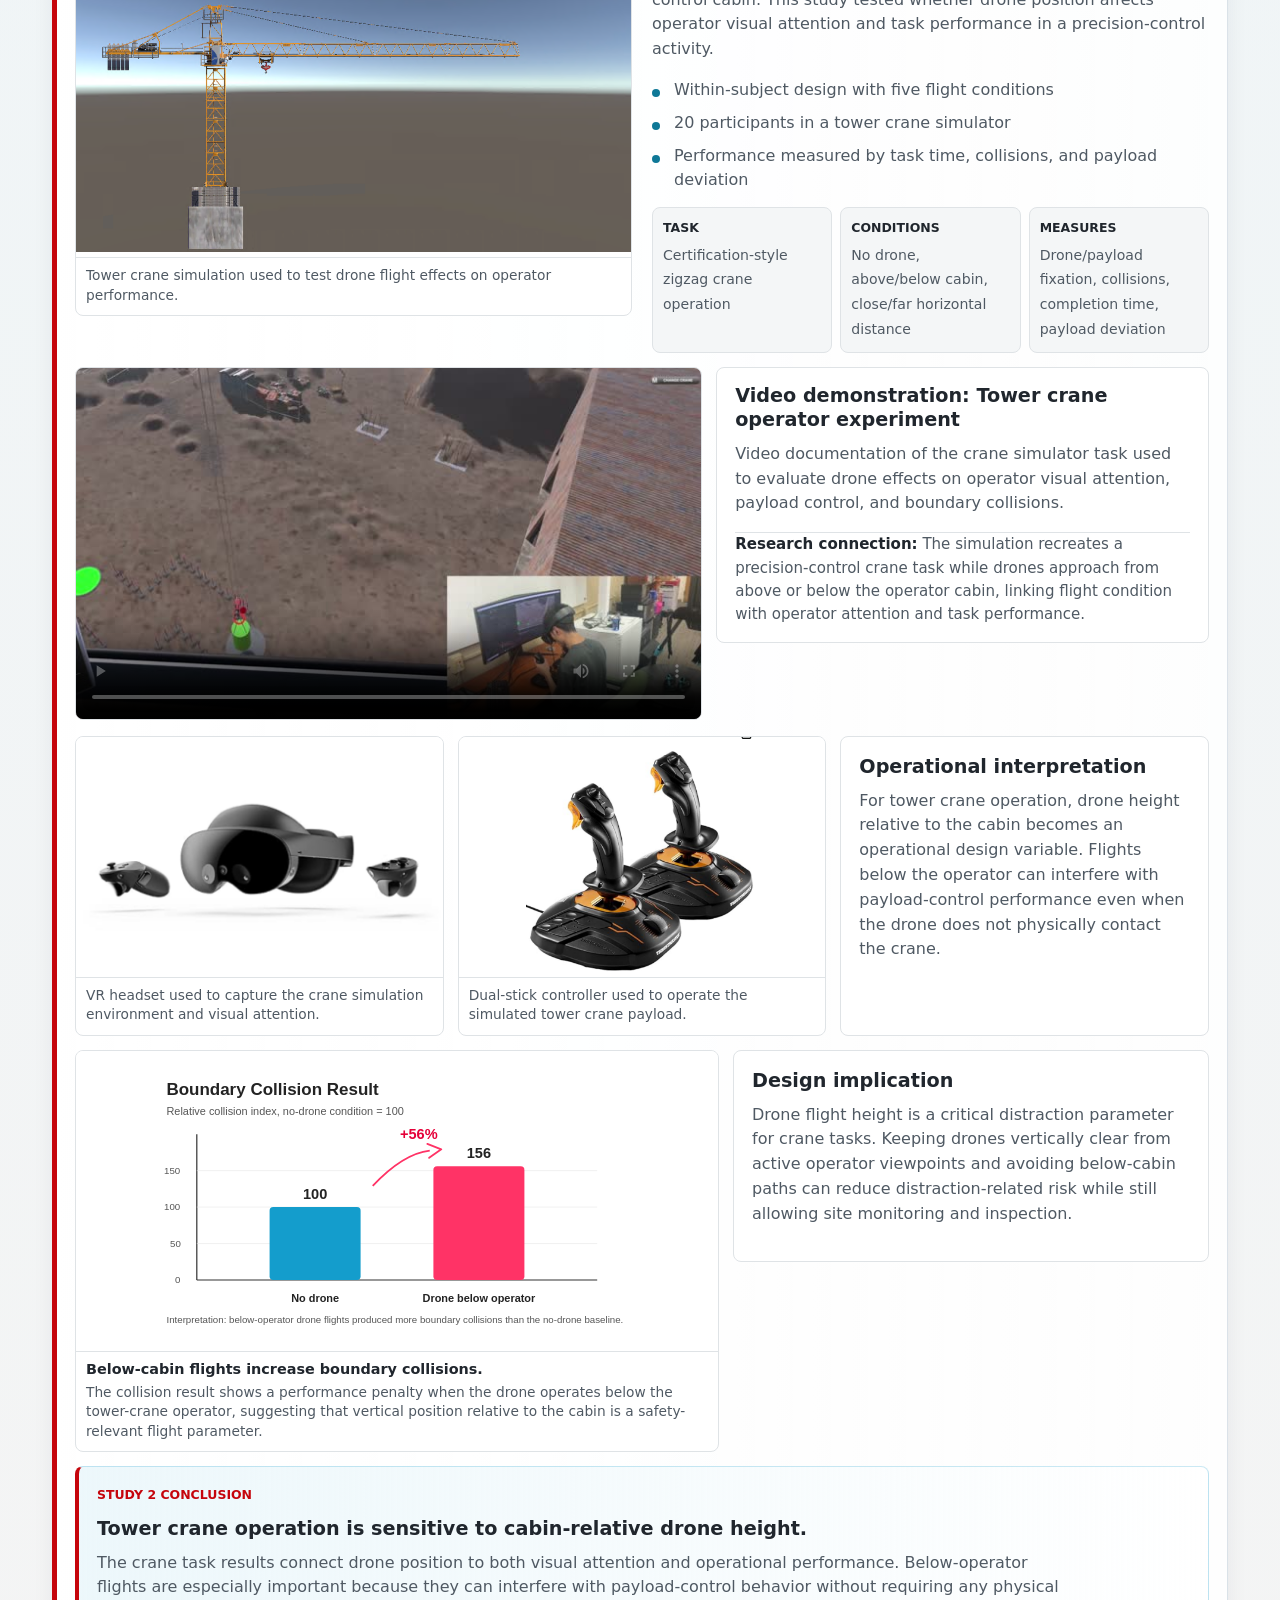
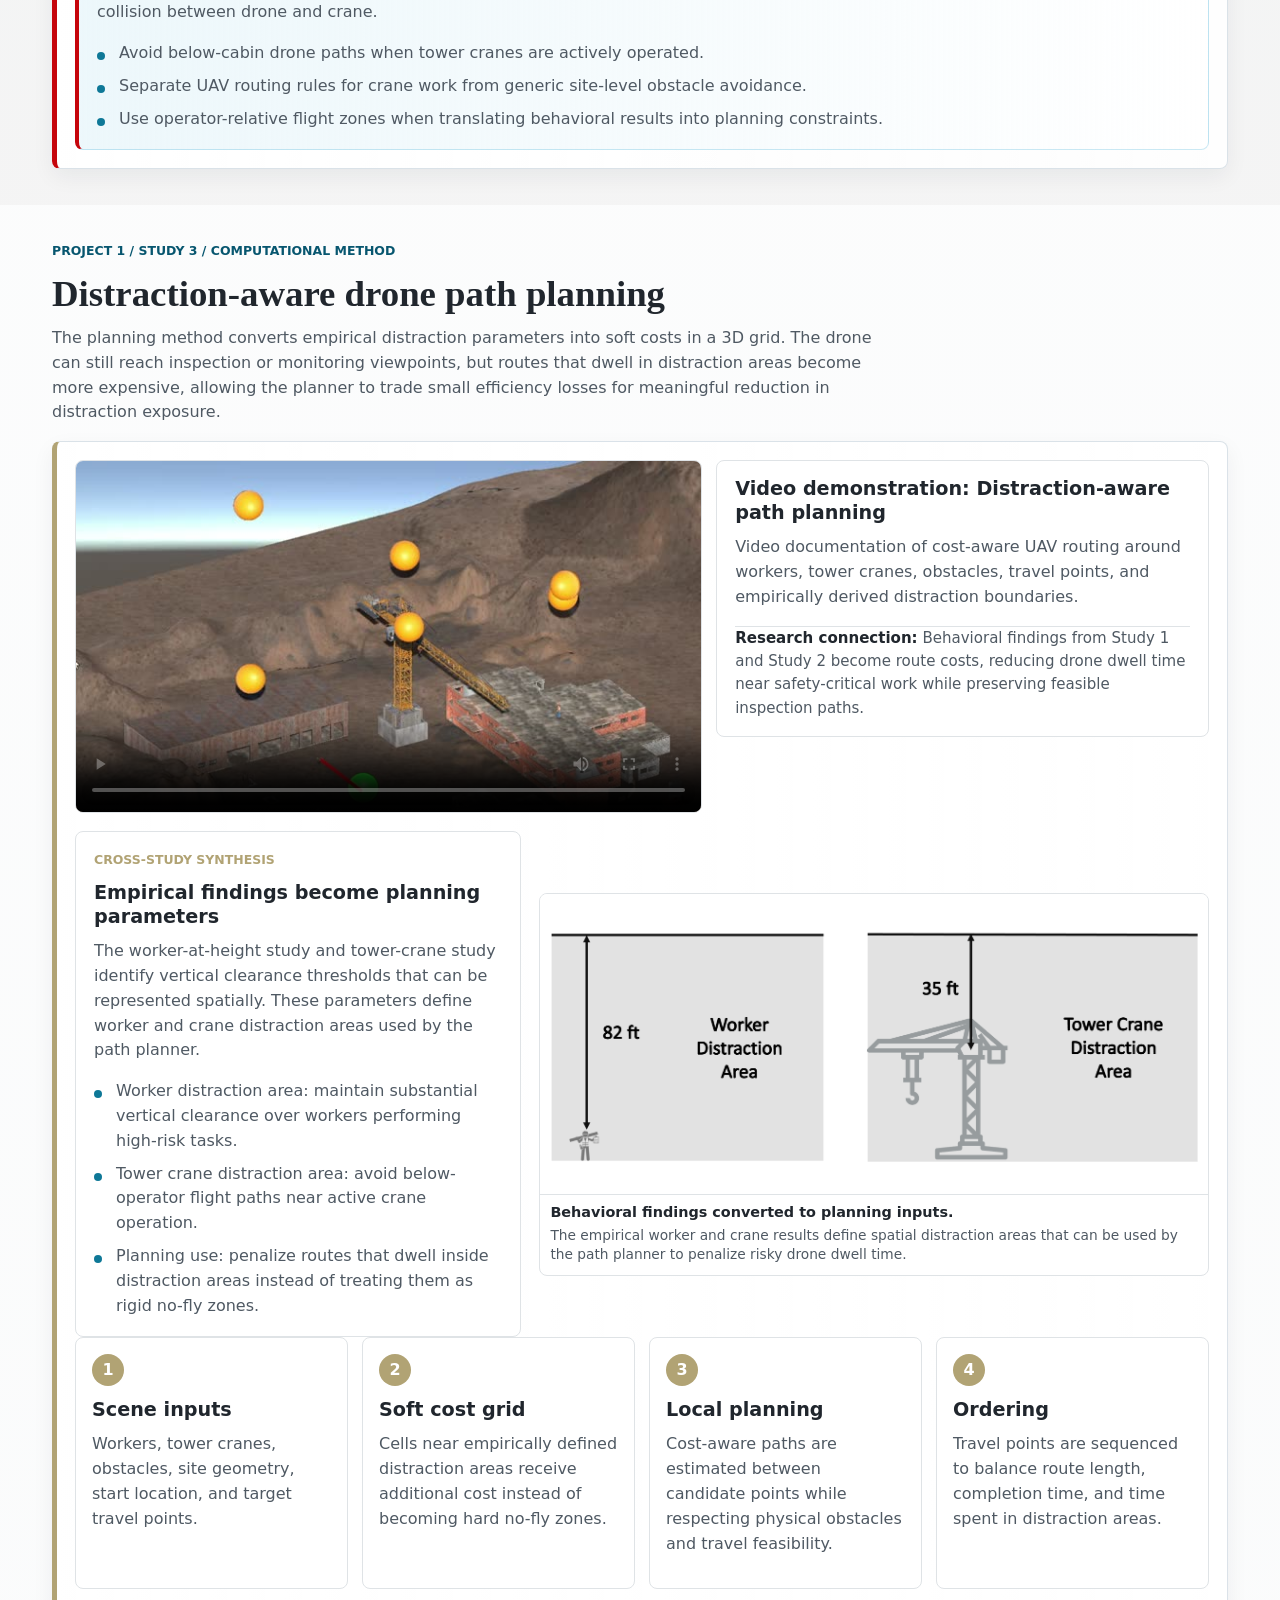
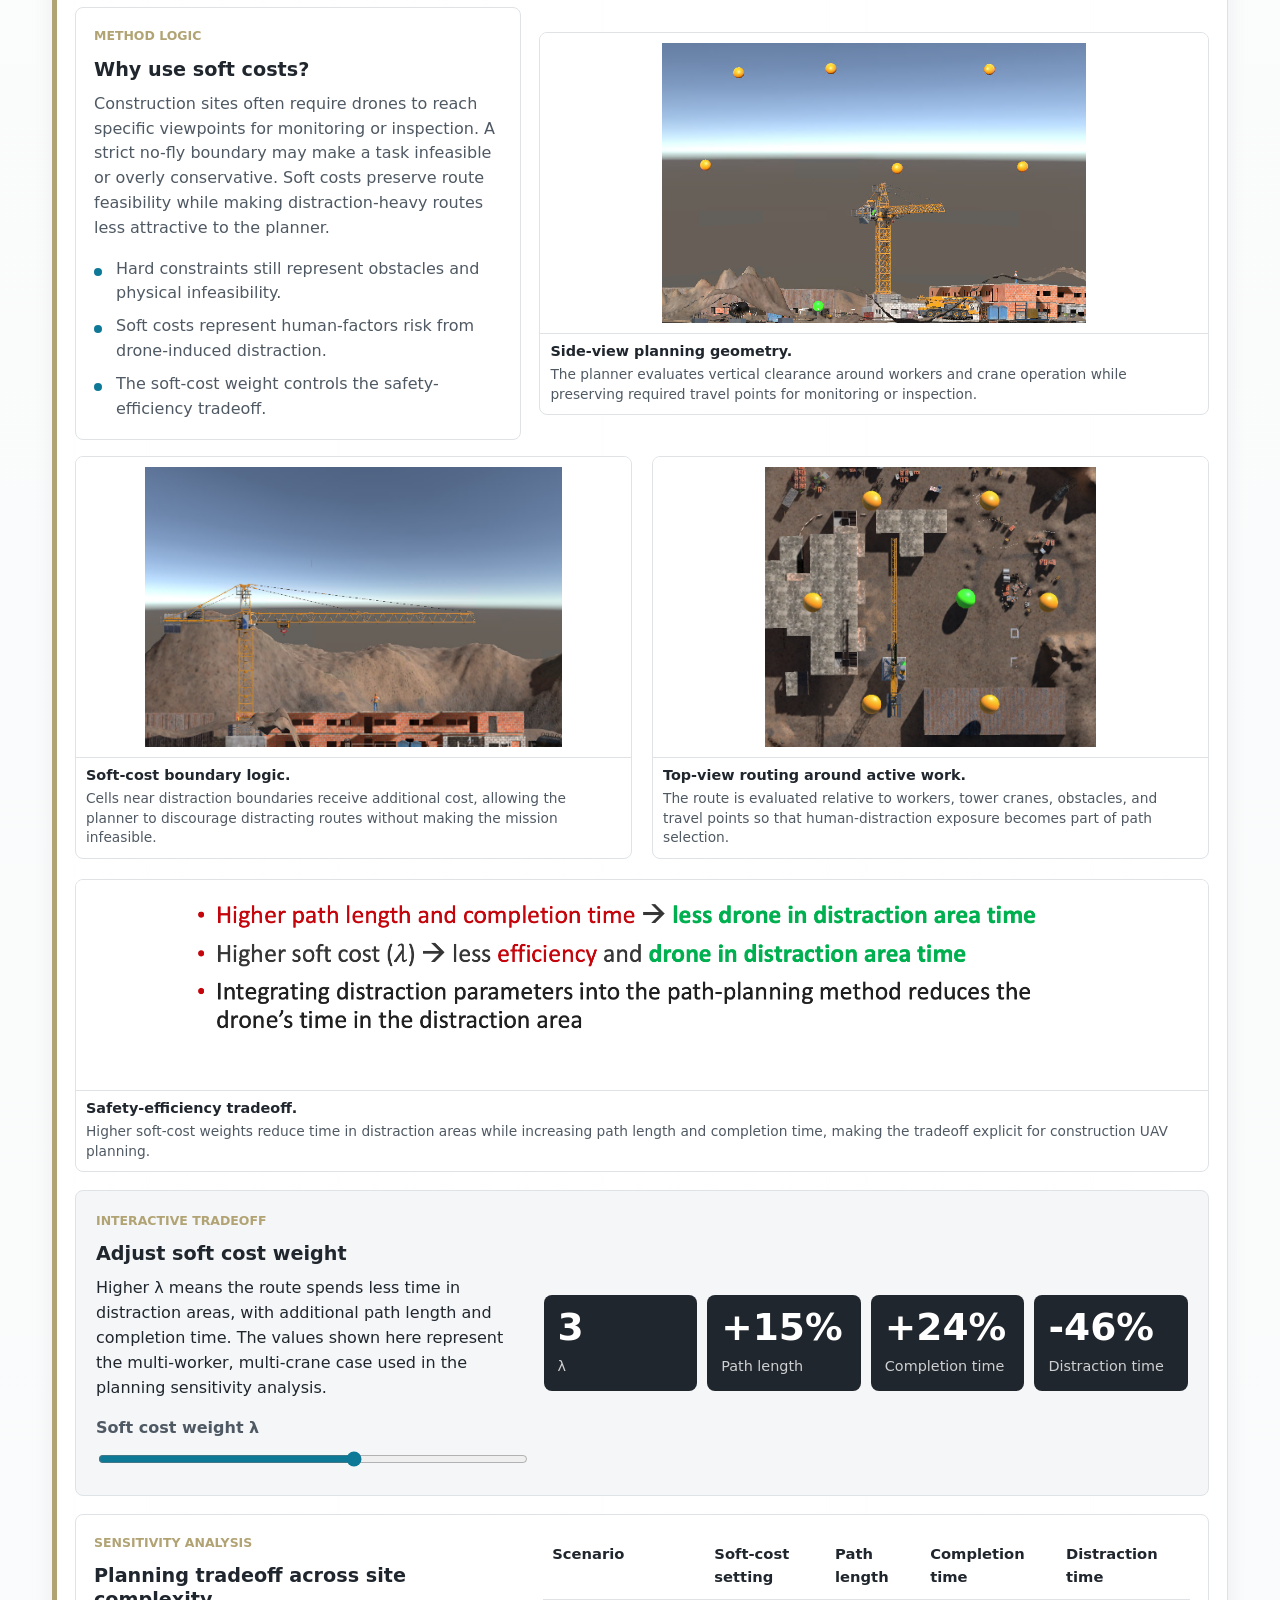
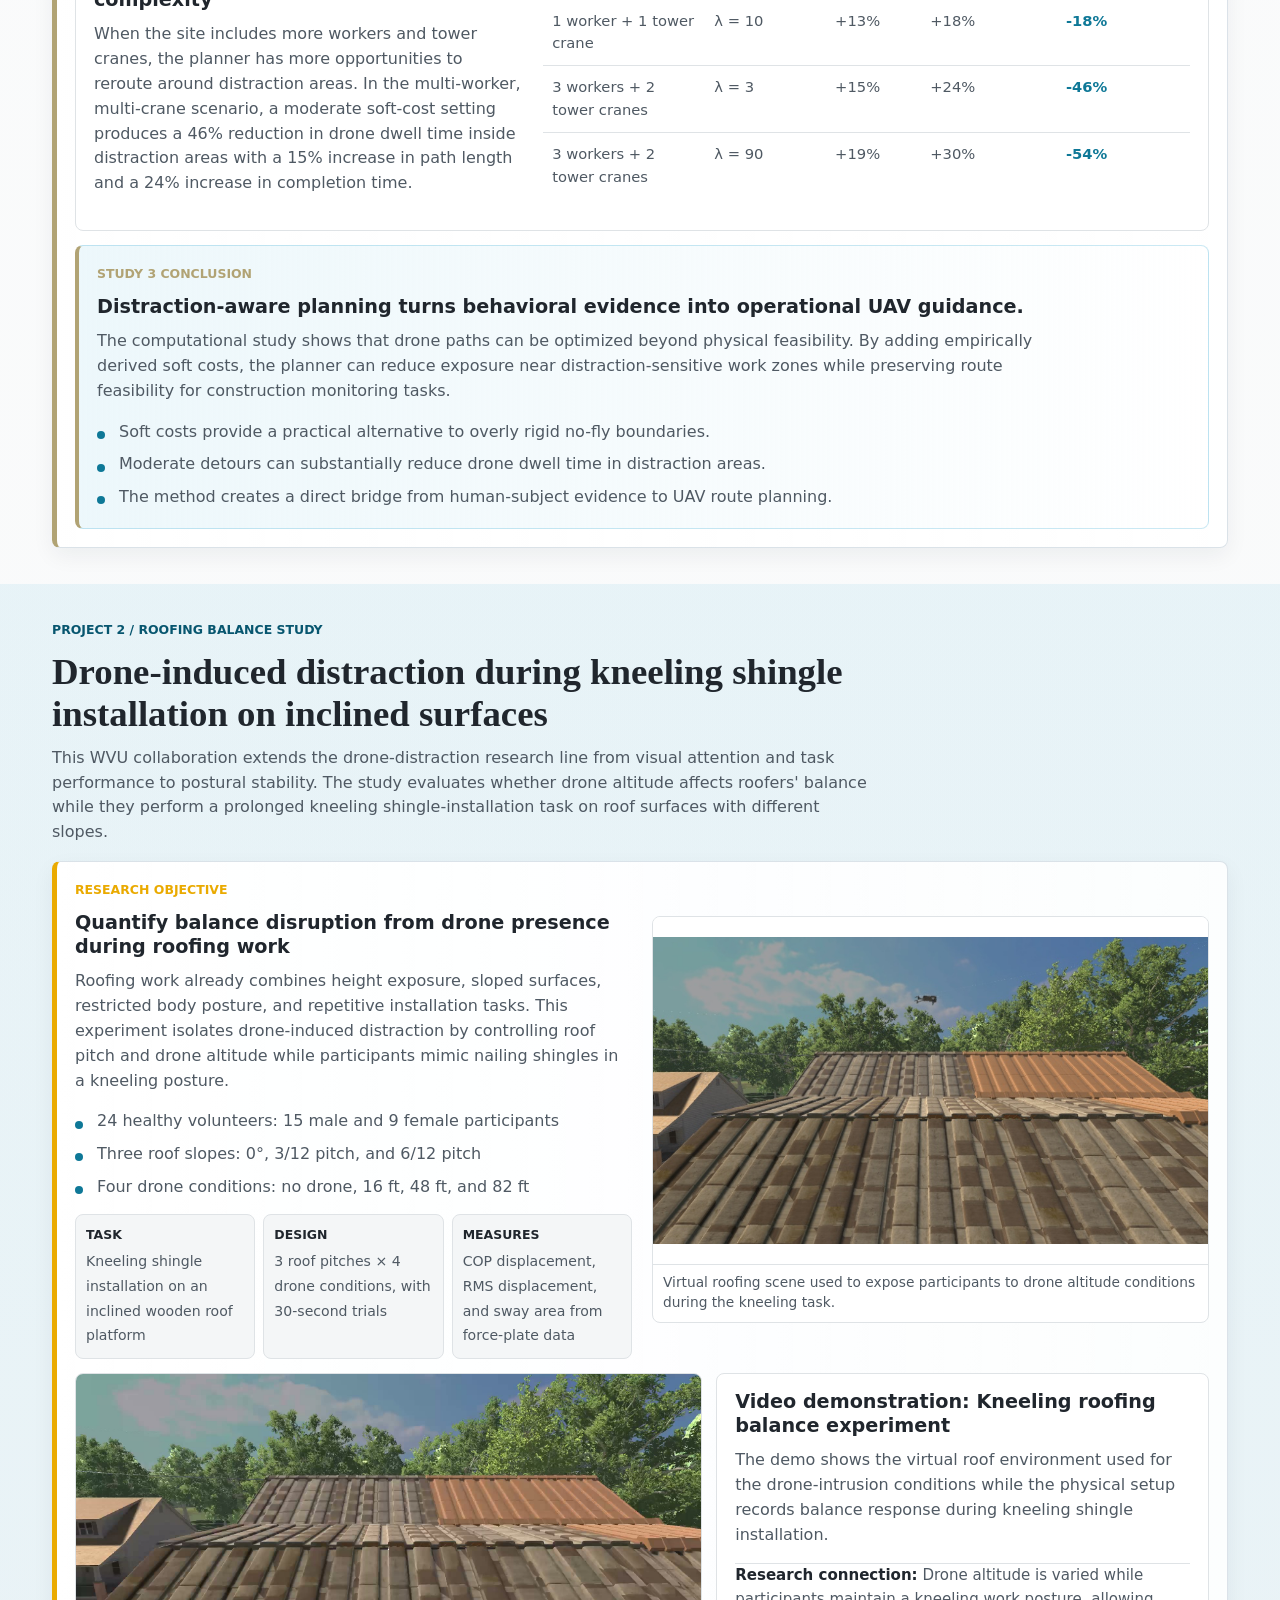
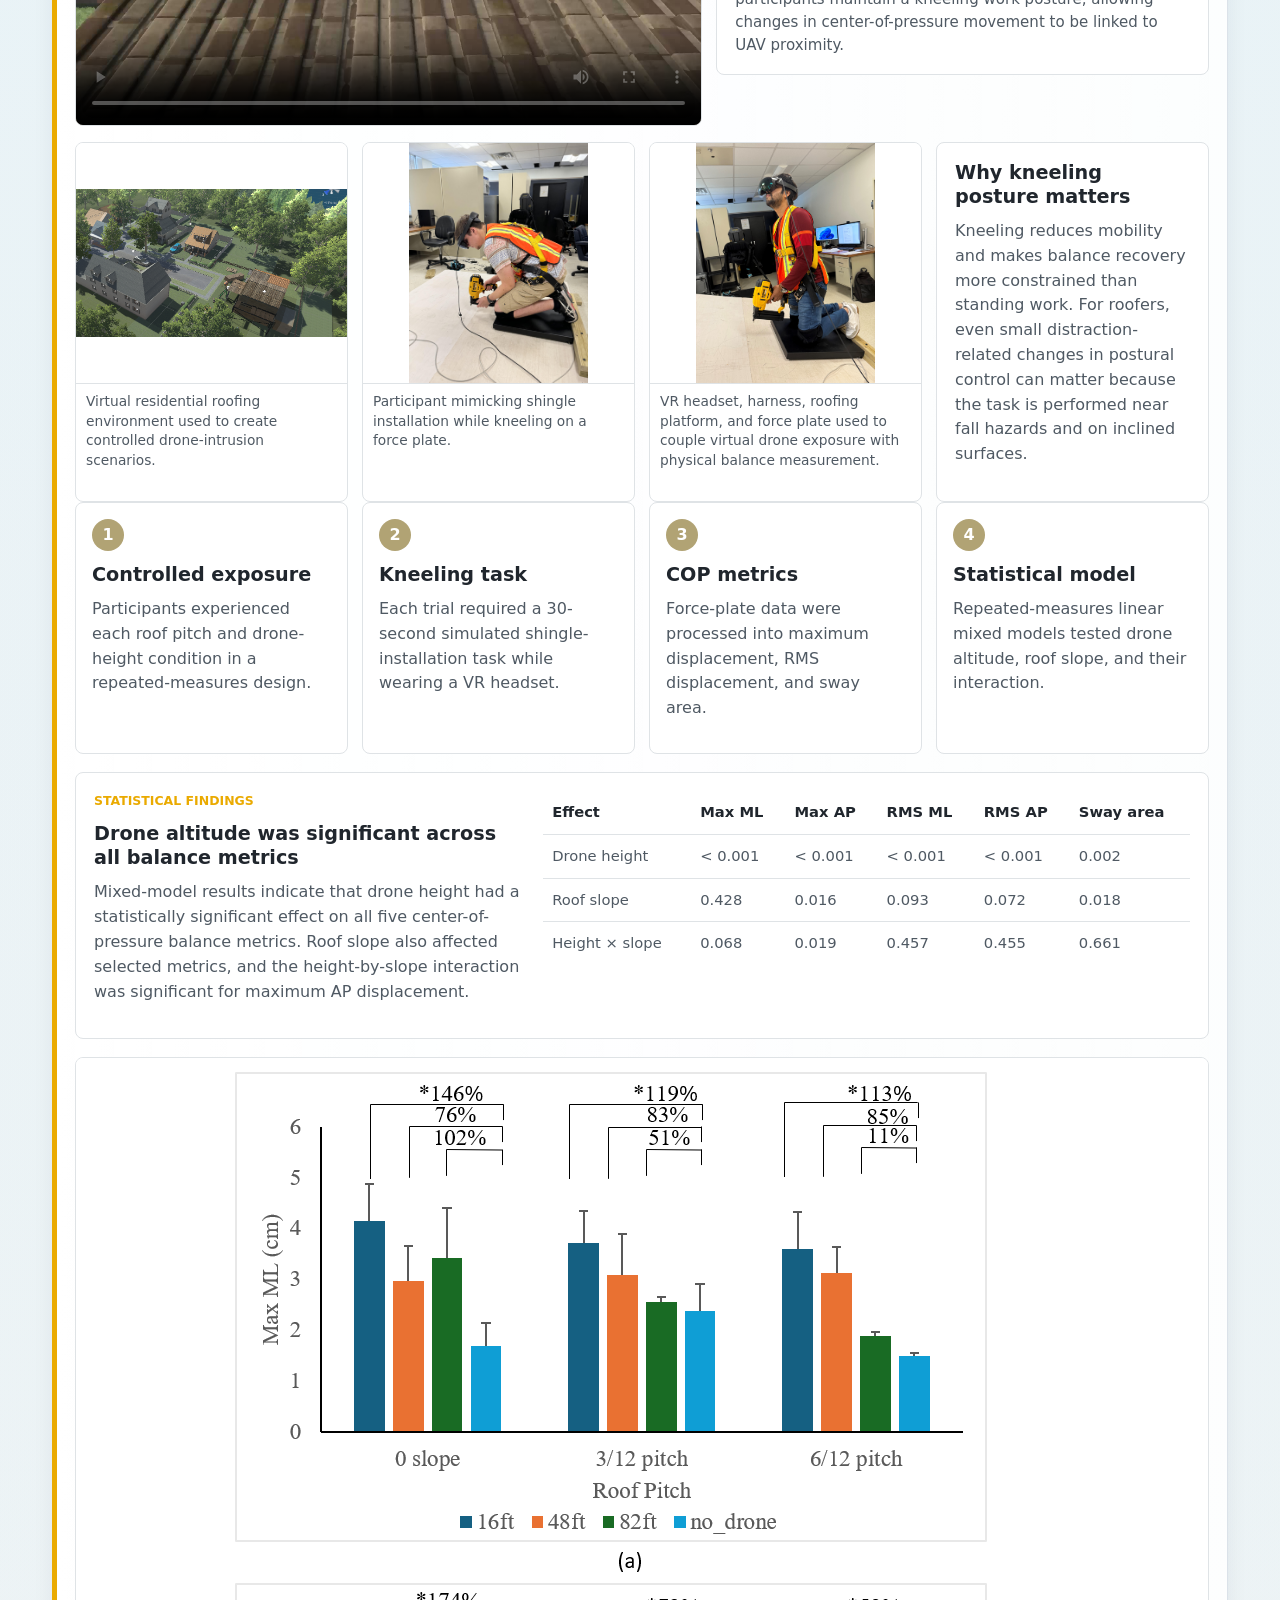
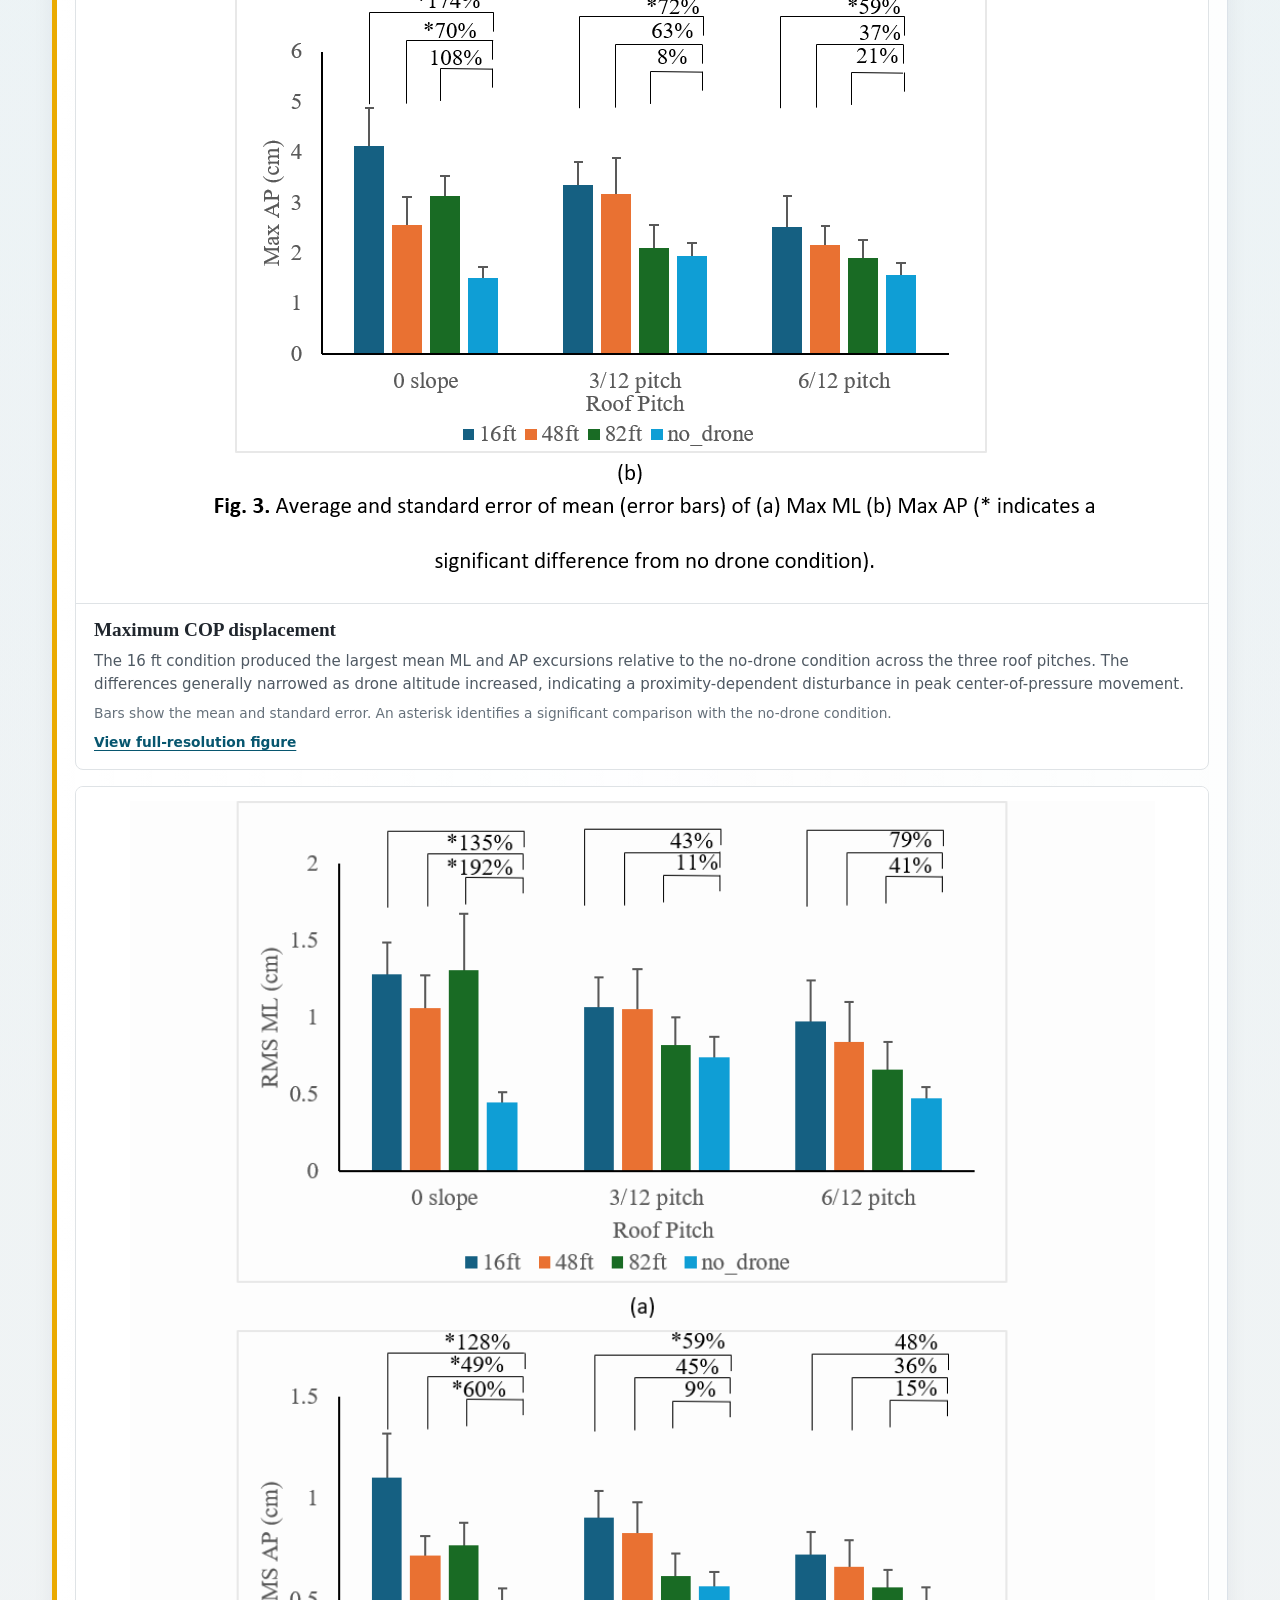
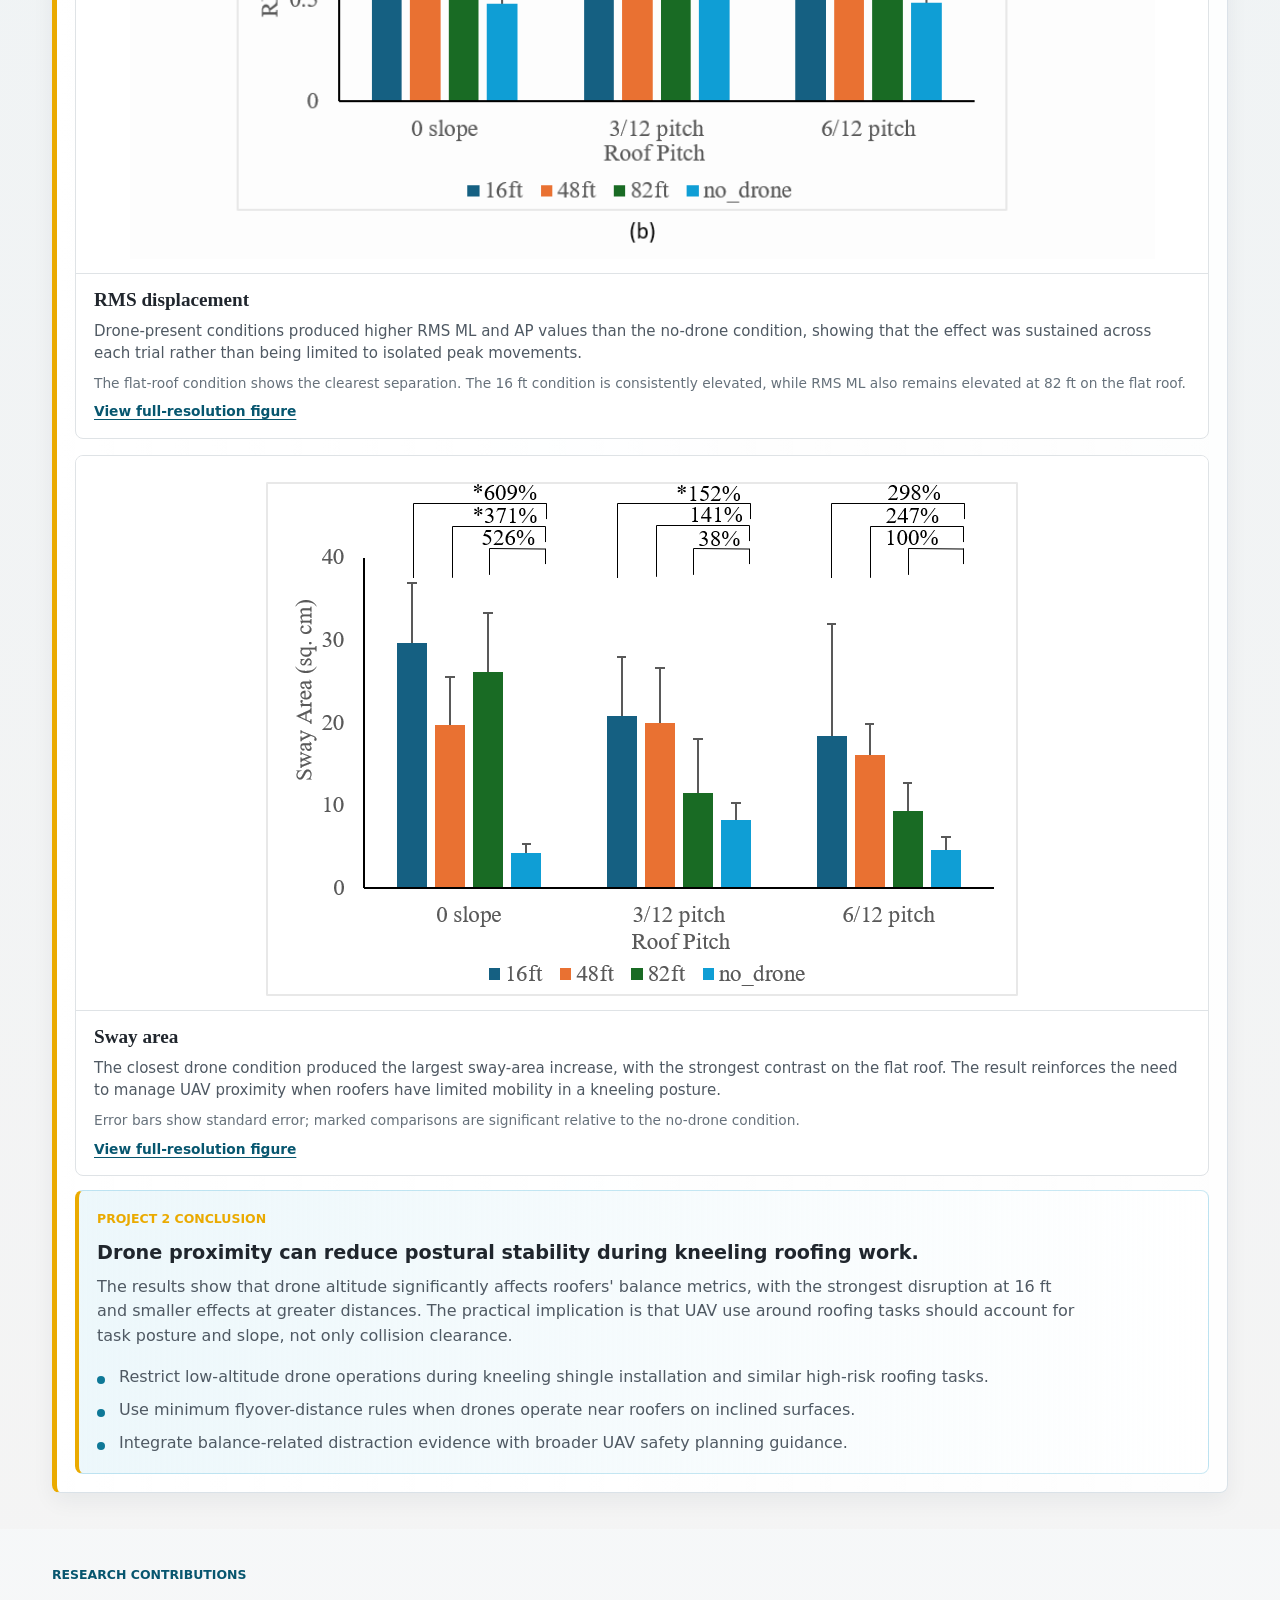
==== commit 8e708894: "Refine two-project academic presentation" ====
--- a/docs/index.html
+++ b/docs/index.html
@@ -34,20 +34,30 @@
 
     <main id="top">
       <section class="hero section-band">
-        <div class="hero-copy">
-          <p class="eyebrow">Construction safety + human-drone interaction</p>
-          <h1>Drone-Induced Distraction and Construction Safety Research</h1>
-          <p class="lead">A research program examining how UAV presence affects construction workers' attention, postural stability, and task performance, then translating the evidence into safer drone operation and planning guidance.</p>
-          <div class="hero-actions">
-            <a class="button primary" href="#overview">Research Overview</a>
-            <a class="button" href="#drone-project">UAV Planning Project</a>
-            <a class="button" href="#roofing-project">Roofing Balance Study</a>
-          </div>
-        </div>
-        <div class="hero-media" aria-label="Distraction-aware path planning preview">
-          <video autoplay muted loop playsinline poster="assets/video-posters/path-planning-demo.jpg">
-            <source src="assets/videos/media8.mp4" type="video/mp4">
-          </video>
+        <div class="hero-intro">
+          <div>
+            <p class="eyebrow">Construction safety + human-drone interaction</p>
+            <h1>Drone-Induced Distraction and Construction Safety Research</h1>
+          </div>
+          <p class="lead">A two-project research program examining how UAV presence affects construction workers' attention, task performance, and postural stability, then translating the evidence into safer operating guidance and distraction-aware route planning.</p>
+        </div>
+        <div class="hero-projects" aria-label="Research projects">
+          <a class="hero-project hero-project-one" href="#drone-project">
+            <img src="assets/video-posters/path-planning-demo.jpg" alt="Construction site simulation used for distraction-aware UAV path planning.">
+            <span class="hero-project-copy">
+              <span class="project-kicker">Project 1</span>
+              <strong>Behavioral evidence and distraction-aware UAV path planning</strong>
+              <span>Workers at height, tower crane operators, and computational route planning</span>
+            </span>
+          </a>
+          <a class="hero-project hero-project-two" href="#roofing-project">
+            <img src="assets/figures/kneeling/roofing-drone-roof-view.jpg" alt="Virtual roofing scene with a drone above the sloped roof.">
+            <span class="hero-project-copy">
+              <span class="project-kicker">Project 2</span>
+              <strong>Roofing balance and postural stability</strong>
+              <span>Kneeling shingle installation across roof slopes and drone altitudes</span>
+            </span>
+          </a>
         </div>
       </section>
 
@@ -71,25 +81,6 @@
             <p>A WVU collaboration evaluates how drone altitude affects roofers' postural stability during kneeling shingle-installation tasks on different roof slopes.</p>
             <a href="#roofing-project">View Project 2</a>
           </article>
-        </div>
-
-        <div class="lab-collaboration" aria-label="Collaborating academic laboratories">
-          <a class="lab-card uw-lab-card" href="https://darc.cee.wisc.edu/index.html" target="_blank" rel="noopener">
-            <img src="assets/logos/uw-madison-logo.svg" alt="University of Wisconsin-Madison logo">
-            <div>
-              <p class="tag">University of Wisconsin-Madison</p>
-              <h3>Digital and Robotic Construction (DARC) Lab</h3>
-              <p>UW-Madison researchers lead the drone-induced distraction, worker attention, and distraction-aware path planning studies within the construction safety research program.</p>
-            </div>
-          </a>
-          <a class="lab-card wvu-lab-card" href="https://feidai.faculty.wvu.edu/home" target="_blank" rel="noopener">
-            <img src="assets/logos/wvu-logo.svg" alt="West Virginia University logo">
-            <div>
-              <p class="tag">West Virginia University</p>
-              <h3>Integrated Construction Informatics Laboratory</h3>
-              <p>WVU researchers contribute the roofing balance and postural-stability study, extending the research program from visual distraction to physically measurable stability outcomes.</p>
-            </div>
-          </a>
         </div>
 
         <div class="two-column question-grid">
@@ -134,13 +125,13 @@
           </article>
           <article>
             <p class="tag">Research workflow</p>
-            <h3>From behavioral evidence to planning</h3>
+            <h3>How evidence becomes safety guidance</h3>
             <div class="workflow">
-              <span>Controlled VR and simulator studies</span>
-              <span>Attention, performance, and balance metrics</span>
-              <span>Safety guidance and cost-aware UAV paths</span>
-            </div>
-            <p>The program connects human-subject experiments with operational guidance so that drone use can be evaluated not only by physical feasibility, but also by its likelihood of distracting nearby workers or disturbing stability during high-risk tasks.</p>
+              <span>Controlled human-subject experiments</span>
+              <span>Attention, performance, and balance evidence</span>
+              <span>Project-specific operating and planning controls</span>
+            </div>
+            <p>Project 1 converts attention and performance results into spatial soft costs for route planning. Project 2 uses postural-stability evidence to inform drone-separation and task-timing guidance for roofing operations.</p>
           </article>
         </div>
       </section>
@@ -161,8 +152,8 @@
             <span>Increase in tower-crane boundary collisions when the drone flew below the operator compared with no-drone.</span>
           </article>
           <article class="metric">
-            <strong>30%</strong>
-            <span>Longer path completion time can trade for substantially lower drone dwell time in distraction zones.</span>
+            <strong>54%</strong>
+            <span>Maximum reduction in distraction-area dwell time in the multi-worker, multi-crane scenario, with a 30% increase in completion time.</span>
           </article>
           <article class="metric">
             <strong>16 ft</strong>
@@ -177,6 +168,12 @@
           <h2>Controlled experiments on attention and performance, followed by distraction-aware drone path planning</h2>
           <p>This project follows a three-part logic: first, quantify drone-induced attention shifts for workers at height; second, test drone effects on tower crane operator attention and performance; third, translate the empirical distraction parameters into a soft-cost path planning method.</p>
         </div>
+
+        <ol class="study-index" aria-label="Project 1 study sequence">
+          <li><a href="#study-1"><span>Study 1</span><strong>Workers at height</strong><small>Hazard-area visual attention</small></a></li>
+          <li><a href="#study-2"><span>Study 2</span><strong>Tower crane operators</strong><small>Attention and task performance</small></a></li>
+          <li><a href="#study-3"><span>Study 3</span><strong>Path planning</strong><small>Empirical evidence to soft costs</small></a></li>
+        </ol>
 
         <div id="study-1" class="study-section study-one">
           <div class="research-block">
@@ -216,9 +213,9 @@
                 <source src="assets/videos/media5.mp4" type="video/mp4">
               </video>
               <div class="demo-copy">
-                <h3>Study 1 video: Work-at-height experiment</h3>
+                <h3>Video demonstration: Work-at-height experiment</h3>
                 <p>Video documentation of the virtual elevated task environment and participant movement setup used to study hazard-area attention under drone flight conditions.</p>
-                <p class="demo-note"><strong>Demo focus:</strong> Participants move through a work-at-height environment where openings, edges, sky regions, and drone flight paths define areas of interest for eye-tracking analysis.</p>
+                <p class="demo-note"><strong>Research connection:</strong> Participants move through a work-at-height environment where openings, edges, sky regions, and drone flight paths define areas of interest for eye-tracking analysis.</p>
               </div>
             </article>
           </div>
@@ -303,9 +300,9 @@
                 <source src="assets/videos/media7.mp4" type="video/mp4">
               </video>
               <div class="demo-copy">
-                <h3>Study 2 video: Tower crane operator experiment</h3>
+                <h3>Video demonstration: Tower crane operator experiment</h3>
                 <p>Video documentation of the crane simulator task used to evaluate drone effects on operator visual attention, payload control, and boundary collisions.</p>
-                <p class="demo-note"><strong>Demo focus:</strong> The simulation recreates a precision-control crane task while drones approach from above or below the operator cabin, linking flight condition with operator attention and task performance.</p>
+                <p class="demo-note"><strong>Research connection:</strong> The simulation recreates a precision-control crane task while drones approach from above or below the operator cabin, linking flight condition with operator attention and task performance.</p>
               </div>
             </article>
           </div>
@@ -350,9 +347,9 @@
 
       </section>
 
-      <section id="study-3" class="section">
+      <section id="study-3" class="section project-one-continuation">
         <div class="section-heading">
-          <p class="eyebrow">Study 3 / Computational method</p>
+          <p class="eyebrow">Project 1 / Study 3 / Computational method</p>
           <h2>Distraction-aware drone path planning</h2>
           <p>The planning method converts empirical distraction parameters into soft costs in a 3D grid. The drone can still reach inspection or monitoring viewpoints, but routes that dwell in distraction areas become more expensive, allowing the planner to trade small efficiency losses for meaningful reduction in distraction exposure.</p>
         </div>
@@ -363,9 +360,9 @@
                 <source src="assets/videos/media8.mp4" type="video/mp4">
               </video>
               <div class="demo-copy">
-                <h3>Study 3 video: Distraction-aware path planning</h3>
+                <h3>Video demonstration: Distraction-aware path planning</h3>
                 <p>Video documentation of cost-aware UAV routing around workers, tower cranes, obstacles, travel points, and empirically derived distraction boundaries.</p>
-                <p class="demo-note"><strong>Demo focus:</strong> Behavioral findings from Study 1 and Study 2 become route costs, reducing drone dwell time near safety-critical work while preserving feasible inspection paths.</p>
+                <p class="demo-note"><strong>Research connection:</strong> Behavioral findings from Study 1 and Study 2 become route costs, reducing drone dwell time near safety-critical work while preserving feasible inspection paths.</p>
               </div>
             </article>
           </div>
@@ -550,7 +547,7 @@
                 </article>
                 <article>
                   <strong>Design</strong>
-                  <span>3 roof pitches x 4 drone conditions, with 30-second trials</span>
+                  <span>3 roof pitches &times; 4 drone conditions, with 30-second trials</span>
                 </article>
                 <article>
                   <strong>Measures</strong>
@@ -570,9 +567,9 @@
                 <source src="assets/videos/kneeling-study-demo.mp4" type="video/mp4">
               </video>
               <div class="demo-copy">
-                <h3>Project 2 video: Kneeling roofing balance experiment</h3>
+                <h3>Video demonstration: Kneeling roofing balance experiment</h3>
                 <p>The demo shows the virtual roof environment used for the drone-intrusion conditions while the physical setup records balance response during kneeling shingle installation.</p>
-                <p class="demo-note"><strong>Demo focus:</strong> Drone altitude is varied while participants maintain a kneeling work posture, allowing changes in center-of-pressure movement to be linked to UAV proximity.</p>
+                <p class="demo-note"><strong>Research connection:</strong> Drone altitude is varied while participants maintain a kneeling work posture, allowing changes in center-of-pressure movement to be linked to UAV proximity.</p>
               </div>
             </article>
           </div>
@@ -654,7 +651,7 @@
                   <td>0.018</td>
                 </tr>
                 <tr>
-                  <td>Height x slope</td>
+                  <td>Height &times; slope</td>
                   <td>0.068</td>
                   <td>0.019</td>
                   <td>0.457</td>
@@ -665,18 +662,39 @@
             </table>
           </div>
 
-          <div class="planning-visuals roofing-results">
-            <figure class="figure-frame data-viz">
-              <img src="assets/figures/kneeling/kneeling-max-displacement.png" alt="Maximum mediolateral and anteroposterior COP displacement by roof pitch and drone altitude.">
-              <figcaption><strong>Maximum COP displacement.</strong><span>Near-drone conditions increased both ML and AP maximum displacement relative to the no-drone condition, with the strongest disruption at 16 ft across roof pitches.</span></figcaption>
-            </figure>
-            <figure class="figure-frame data-viz">
-              <img src="assets/figures/kneeling/kneeling-rms-displacement.png" alt="RMS mediolateral and anteroposterior COP displacement by roof pitch and drone altitude.">
-              <figcaption><strong>RMS displacement.</strong><span>RMS metrics show that drone effects were not limited to isolated peaks; close drone presence increased sustained postural sway during the kneeling task.</span></figcaption>
-            </figure>
-            <figure class="figure-frame data-viz result-wide">
-              <img src="assets/figures/kneeling/kneeling-sway-area.png" alt="Sway area by roof pitch and drone altitude.">
-              <figcaption><strong>Sway area.</strong><span>The largest sway-area increases occurred under the closest drone condition, especially on the flat roof condition, reinforcing the need to manage drone proximity during roofing operations.</span></figcaption>
+          <div class="roofing-results" aria-label="Center-of-pressure results">
+            <figure class="figure-frame data-viz result-chart">
+              <a class="figure-image-link" href="assets/figures/kneeling/kneeling-max-displacement.png" target="_blank" rel="noopener" aria-label="Open the maximum COP displacement figure at full resolution">
+                <img src="assets/figures/kneeling/kneeling-max-displacement.png" alt="Maximum mediolateral and anteroposterior COP displacement by roof pitch and drone altitude.">
+              </a>
+              <figcaption>
+                <strong>Maximum COP displacement</strong>
+                <span>The 16 ft condition produced the largest mean ML and AP excursions relative to the no-drone condition across the three roof pitches. The differences generally narrowed as drone altitude increased, indicating a proximity-dependent disturbance in peak center-of-pressure movement.</span>
+                <span class="figure-method">Bars show the mean and standard error. An asterisk identifies a significant comparison with the no-drone condition.</span>
+                <a class="figure-link" href="assets/figures/kneeling/kneeling-max-displacement.png" target="_blank" rel="noopener">View full-resolution figure</a>
+              </figcaption>
+            </figure>
+            <figure class="figure-frame data-viz result-chart">
+              <a class="figure-image-link" href="assets/figures/kneeling/kneeling-rms-displacement.png" target="_blank" rel="noopener" aria-label="Open the RMS displacement figure at full resolution">
+                <img src="assets/figures/kneeling/kneeling-rms-displacement.png" alt="RMS mediolateral and anteroposterior COP displacement by roof pitch and drone altitude.">
+              </a>
+              <figcaption>
+                <strong>RMS displacement</strong>
+                <span>Drone-present conditions produced higher RMS ML and AP values than the no-drone condition, showing that the effect was sustained across each trial rather than being limited to isolated peak movements.</span>
+                <span class="figure-method">The flat-roof condition shows the clearest separation. The 16 ft condition is consistently elevated, while RMS ML also remains elevated at 82 ft on the flat roof.</span>
+                <a class="figure-link" href="assets/figures/kneeling/kneeling-rms-displacement.png" target="_blank" rel="noopener">View full-resolution figure</a>
+              </figcaption>
+            </figure>
+            <figure class="figure-frame data-viz result-chart result-chart-compact">
+              <a class="figure-image-link" href="assets/figures/kneeling/kneeling-sway-area.png" target="_blank" rel="noopener" aria-label="Open the sway area figure at full resolution">
+                <img src="assets/figures/kneeling/kneeling-sway-area.png" alt="Sway area by roof pitch and drone altitude.">
+              </a>
+              <figcaption>
+                <strong>Sway area</strong>
+                <span>The closest drone condition produced the largest sway-area increase, with the strongest contrast on the flat roof. The result reinforces the need to manage UAV proximity when roofers have limited mobility in a kneeling posture.</span>
+                <span class="figure-method">Error bars show standard error; marked comparisons are significant relative to the no-drone condition.</span>
+                <a class="figure-link" href="assets/figures/kneeling/kneeling-sway-area.png" target="_blank" rel="noopener">View full-resolution figure</a>
+              </figcaption>
             </figure>
           </div>
 
@@ -696,81 +714,135 @@
       <section class="section contributions">
         <div class="section-heading">
           <p class="eyebrow">Research contributions</p>
-          <h2>Connecting behavioral evidence, postural stability, and safer UAV operation</h2>
-          <p>Across both projects, the research contributes at four levels: understanding how drone presence affects worker attention, quantifying balance effects during roofing tasks, parameterizing distraction risk in spatial terms, and demonstrating how those parameters can change UAV route choices.</p>
-        </div>
-        <div class="contribution-grid program-contributions">
-          <article>
-            <img src="assets/figures/fixation-danger-front.png" alt="Fixation time on danger areas for front drone conditions.">
-            <h3>Understanding impacts</h3>
-            <p>Shows how drone presence can shift visual attention away from hazards and alter task performance in high-risk construction settings, including work-at-height tasks and tower crane operation.</p>
-          </article>
-          <article>
-            <img src="assets/figures/kneeling/kneeling-task-force-plate.png" alt="Kneeling roofing balance experiment setup.">
-            <h3>Balance evidence</h3>
-            <p>Extends drone-distraction analysis to postural stability by measuring COP-based balance metrics during kneeling shingle installation on inclined surfaces.</p>
-          </article>
-          <article>
-            <img src="assets/figures/distraction-parameters.png" alt="Drone distraction parameters around workers and tower cranes.">
-            <h3>Quantitative parameters</h3>
-            <p>Extracts spatial distraction parameters from controlled behavioral experiments, including worker vertical clearance and tower crane cabin-relative flight conditions.</p>
-          </article>
-          <article>
-            <img src="assets/figures/path-planning-findings.png" alt="Path planning finding summary for distraction-aware drone routing.">
-            <h3>Mitigation by planning</h3>
-            <p>Integrates distraction costs into path planning to reduce drone dwell time in risky distraction areas while preserving route feasibility for inspection and monitoring tasks.</p>
-          </article>
+          <h2>Four contributions, from human-subject evidence to operational control</h2>
+          <p>The two projects address complementary human-factors outcomes. Project 1 measures attention and task performance and then uses those findings in route planning; Project 2 adds biomechanical evidence for roofing operations and supports proximity-based safety guidance.</p>
+        </div>
+        <ol class="contribution-sequence">
+          <li>
+            <span class="contribution-index">01</span>
+            <p class="contribution-phase">Project 1 / Empirical evidence</p>
+            <h3>Visual attention and task performance</h3>
+            <p>Quantifies how drone height and relative position redirect attention away from hazard areas and affect precision-task performance for workers at height and tower crane operators.</p>
+          </li>
+          <li>
+            <span class="contribution-index">02</span>
+            <p class="contribution-phase">Project 2 / Biomechanical evidence</p>
+            <h3>Postural stability during roofing work</h3>
+            <p>Extends distraction research to center-of-pressure outcomes, showing how UAV proximity affects peak displacement, sustained sway, and sway area during kneeling work.</p>
+          </li>
+          <li>
+            <span class="contribution-index">03</span>
+            <p class="contribution-phase">Project 1 / Risk representation</p>
+            <h3>Spatial distraction parameters</h3>
+            <p>Represents empirically derived worker and tower-crane distraction areas in a 3D cost grid, making human-factors evidence usable by a computational planner.</p>
+          </li>
+          <li>
+            <span class="contribution-index">04</span>
+            <p class="contribution-phase">Project 1 / Operational mitigation</p>
+            <h3>Distraction-aware route planning</h3>
+            <p>Uses soft costs to reduce drone dwell time near distraction-sensitive work while preserving feasible routes to required construction monitoring and inspection viewpoints.</p>
+          </li>
+        </ol>
+        <div class="contribution-scope">
+          <div>
+            <p class="tag">Interpretation boundary</p>
+            <h3>The projects share a safety objective but produce different operational outputs.</h3>
+            <p>The current path planner is parameterized by the worker-at-height and tower-crane studies. The roofing study is not yet an input to that model; it supports minimum-distance and task-timing guidance and provides evidence for a future balance-aware planning extension.</p>
+          </div>
+          <dl>
+            <div>
+              <dt>Current planning inputs</dt>
+              <dd>Worker attention and tower-crane performance</dd>
+            </div>
+            <div>
+              <dt>Roofing safety output</dt>
+              <dd>Proximity and task-specific operating guidance</dd>
+            </div>
+            <div>
+              <dt>Shared program outcome</dt>
+              <dd>Human-centered UAV deployment in construction</dd>
+            </div>
+          </dl>
         </div>
       </section>
 
       <section id="team" class="section section-band">
         <div class="section-heading">
           <p class="eyebrow">Research team</p>
-          <h2>Project investigators and researchers</h2>
-        </div>
-        <div class="people-grid">
-          <article class="person-card">
-            <img src="assets/people/wei-han.jpg" alt="Wei Han portrait">
-            <h3>Wei Han</h3>
-            <p>Ph.D. alumnus, University of Wisconsin-Madison</p>
-            <span>Graduate researcher</span>
-          </article>
-          <article class="person-card">
-            <img src="assets/people/mahfuza-maisha-mouri.jpg" alt="Mahfuza Maisha Mouri portrait">
-            <h3>Mahfuza (Masha) Mouri</h3>
-            <p>Graduate Research Assistant, West Virginia University</p>
-            <span>Graduate researcher</span>
-          </article>
-          <article class="person-card">
-            <img src="assets/people/liqun-xu.jpg" alt="Liqun Xu portrait">
-            <h3>Liqun Xu</h3>
-            <p>Ph.D. Student, University of Wisconsin-Madison</p>
-            <span>Graduate researcher</span>
-          </article>
-          <article class="person-card">
-            <img src="assets/people/alireza-ghasemi.jpg" alt="Alireza Ghasemi portrait">
-            <h3>Alireza Ghasemi</h3>
-            <p>Graduate Research Assistant, West Virginia University</p>
-            <span>Graduate researcher</span>
-          </article>
-          <article class="person-card">
-            <img src="assets/people/wei-yin-loh.jpg" alt="Wei-Yin Loh portrait">
-            <h3>Wei-Yin Loh</h3>
-            <p>Professor, Department of Statistics, University of Wisconsin-Madison</p>
-            <span>Co-PI</span>
-          </article>
-          <article class="person-card">
-            <img src="assets/people/fei-dai.jpg" alt="Fei Dai portrait">
-            <h3>Fei Dai</h3>
-            <p>Professor, West Virginia University</p>
-            <span>Co-PI</span>
-          </article>
-          <article class="person-card">
-            <img src="assets/people/zhenhua-zhu.png" alt="Zhenhua Zhu portrait">
-            <h3>Zhenhua Zhu</h3>
-            <p>Associate Professor, University of Wisconsin-Madison</p>
-            <span>PI</span>
-          </article>
+          <h2>Researchers and project investigators</h2>
+          <p>The program is a collaboration between the Digital and Robotic Construction Lab at UW-Madison and the Integrated Construction Informatics Laboratory at West Virginia University.</p>
+        </div>
+        <div class="lab-collaboration" aria-label="Collaborating academic laboratories">
+          <a class="lab-card uw-lab-card" href="https://darc.cee.wisc.edu/index.html" target="_blank" rel="noopener">
+            <img src="assets/logos/uw-madison-logo.svg" alt="University of Wisconsin-Madison logo">
+            <div>
+              <p class="tag">University of Wisconsin-Madison</p>
+              <h3>Digital and Robotic Construction (DARC) Lab</h3>
+              <p>Worker attention, tower-crane performance, and distraction-aware path planning</p>
+            </div>
+          </a>
+          <a class="lab-card wvu-lab-card" href="https://feidai.faculty.wvu.edu/home" target="_blank" rel="noopener">
+            <img src="assets/logos/wvu-logo.svg" alt="West Virginia University logo">
+            <div>
+              <p class="tag">West Virginia University</p>
+              <h3>Integrated Construction Informatics Laboratory</h3>
+              <p>Roofing balance and postural-stability research</p>
+            </div>
+          </a>
+        </div>
+
+        <div class="team-group">
+          <p class="team-group-label">Graduate researchers</p>
+          <div class="people-grid student-grid">
+            <article class="person-card">
+              <img src="assets/people/wei-han.jpg" alt="Wei Han portrait">
+              <h3>Wei Han</h3>
+              <p>Ph.D. alumnus, University of Wisconsin-Madison</p>
+              <span>Graduate researcher (alumnus)</span>
+            </article>
+            <article class="person-card">
+              <img src="assets/people/mahfuza-maisha-mouri.jpg" alt="Mahfuza Maisha Mouri portrait">
+              <h3>Mahfuza Maisha Mouri</h3>
+              <p>Graduate Research Assistant, West Virginia University</p>
+              <span>Graduate researcher</span>
+            </article>
+            <article class="person-card">
+              <img src="assets/people/liqun-xu.jpg" alt="Liqun Xu portrait">
+              <h3>Liqun Xu</h3>
+              <p>Ph.D. Student, University of Wisconsin-Madison</p>
+              <span>Graduate researcher</span>
+            </article>
+            <article class="person-card">
+              <img src="assets/people/alireza-ghasemi.jpg" alt="Alireza Ghasemi portrait">
+              <h3>Alireza Ghasemi</h3>
+              <p>Graduate Research Assistant, West Virginia University</p>
+              <span>Graduate researcher</span>
+            </article>
+          </div>
+        </div>
+
+        <div class="team-group">
+          <p class="team-group-label">Project investigators</p>
+          <div class="people-grid investigator-grid">
+            <article class="person-card">
+              <img src="assets/people/wei-yin-loh.jpg" alt="Wei-Yin Loh portrait">
+              <h3>Wei-Yin Loh</h3>
+              <p>Professor, Department of Statistics, University of Wisconsin-Madison</p>
+              <span>Co-PI</span>
+            </article>
+            <article class="person-card">
+              <img src="assets/people/fei-dai.jpg" alt="Fei Dai portrait">
+              <h3>Fei Dai</h3>
+              <p>Professor, West Virginia University</p>
+              <span>Co-PI</span>
+            </article>
+            <article class="person-card">
+              <img src="assets/people/zhenhua-zhu.png" alt="Zhenhua Zhu portrait">
+              <h3>Zhenhua Zhu</h3>
+              <p>Associate Professor, University of Wisconsin-Madison</p>
+              <span>PI</span>
+            </article>
+          </div>
         </div>
       </section>
 
@@ -839,7 +911,7 @@
     <footer class="site-footer">
       <p><a href="https://darc.cee.wisc.edu/index.html" target="_blank" rel="noopener">Digital and Robotic Construction (DARC) Lab</a>, University of Wisconsin-Madison</p>
       <p><a href="https://feidai.faculty.wvu.edu/home" target="_blank" rel="noopener">Integrated Construction Informatics Laboratory</a>, West Virginia University</p>
-      <p>Funded by NIOSH and built for GitHub Pages as an academic project website.</p>
+      <p>Funded by the National Institute for Occupational Safety and Health (NIOSH).</p>
     </footer>
 
     <script src="app.js"></script>
--- a/docs/styles.css
+++ b/docs/styles.css
@@ -1,14 +1,14 @@
 :root {
-  --ink: #232323;
-  --muted: #565656;
-  --line: #e8e8e8;
-  --paper: #f4f4f4;
+  --ink: #20262d;
+  --muted: #4f5963;
+  --line: #dfe3e6;
+  --paper: #f4f6f7;
   --white: #ffffff;
   --lab-dark: #333333;
-  --lab-primary: #149dcc;
-  --lab-primary-deep: #0d6786;
-  --lab-accent: #ff3366;
-  --lab-accent-deep: #e50039;
+  --lab-primary: #0e7897;
+  --lab-primary-deep: #07566f;
+  --lab-accent: #c5050c;
+  --lab-accent-deep: #9b0000;
   --lab-taupe: #82786e;
   --lab-steel: #879a9f;
   --lab-gold: #b1a374;
@@ -19,7 +19,7 @@
   --green: var(--lab-primary);
   --red: var(--lab-accent-deep);
   --gold: var(--lab-gold);
-  --shadow: 0 10px 26px rgba(35, 35, 35, 0.09);
+  --shadow: 0 8px 22px rgba(32, 38, 45, 0.1);
   color-scheme: light;
 }
 
@@ -34,7 +34,7 @@
 body {
   margin: 0;
   color: var(--ink);
-  background: linear-gradient(180deg, var(--paper) 0, var(--white) 420px, var(--paper) 100%);
+  background: linear-gradient(180deg, #f0f5f7 0, var(--white) 440px, var(--paper) 100%);
   font-family: Inter, ui-sans-serif, system-ui, -apple-system, BlinkMacSystemFont, "Segoe UI", sans-serif;
   line-height: 1.55;
 }
@@ -135,7 +135,7 @@
 
 .section,
 .hero {
-  padding: 40px min(4.6vw, 52px);
+  padding: 36px min(4.6vw, 52px);
 }
 
 .section-band {
@@ -177,11 +177,8 @@
 }
 
 .hero {
-  display: grid;
-  grid-template-columns: minmax(0, 0.95fr) minmax(340px, 1.05fr);
-  gap: 28px;
-  align-items: center;
-  min-height: min(520px, calc(100vh - 66px));
+  min-height: 0;
+  background: #edf3f5;
 }
 
 .hero::before {
@@ -199,7 +196,7 @@
   color: var(--blue-deep);
   font-size: 0.78rem;
   font-weight: 800;
-  letter-spacing: 0.08em;
+  letter-spacing: 0;
   text-transform: uppercase;
 }
 
@@ -211,17 +208,19 @@
 }
 
 h1 {
-  margin-bottom: 16px;
-  max-width: 880px;
-  font-size: clamp(2.05rem, 3.7vw, 4.15rem);
-  line-height: 1.04;
+  margin-bottom: 0;
+  max-width: 900px;
+  font-family: Georgia, "Times New Roman", serif;
+  font-size: 3.45rem;
+  line-height: 1.06;
   letter-spacing: 0;
 }
 
 h2 {
   margin-bottom: 12px;
-  font-size: clamp(1.72rem, 2.35vw, 2.75rem);
-  line-height: 1.1;
+  font-family: Georgia, "Times New Roman", serif;
+  font-size: 2.3rem;
+  line-height: 1.12;
   letter-spacing: 0;
 }
 
@@ -233,50 +232,85 @@
 }
 
 .lead {
-  max-width: 720px;
-  color: var(--muted);
-  font-size: clamp(1.02rem, 1.25vw, 1.18rem);
-}
-
-.hero-actions {
-  display: flex;
-  flex-wrap: wrap;
-  gap: 12px;
-  margin-top: 20px;
-}
-
-.button {
-  display: inline-flex;
-  align-items: center;
-  justify-content: center;
-  min-height: 44px;
-  padding: 0 18px;
-  border: 1px solid var(--line);
-  border-radius: 6px;
-  color: var(--ink);
-  background: var(--white);
-  font-weight: 700;
-  text-decoration: none;
-}
-
-.button.primary {
-  border-color: var(--blue);
-  color: var(--white);
-  background: var(--blue);
-}
-
-.hero-media {
+  max-width: 620px;
+  margin-bottom: 0;
+  color: var(--muted);
+  font-size: 1.08rem;
+}
+
+.hero-intro {
+  display: grid;
+  grid-template-columns: minmax(0, 1.2fr) minmax(320px, 0.8fr);
+  gap: 34px;
+  align-items: end;
+}
+
+.hero-projects {
+  display: grid;
+  grid-template-columns: repeat(2, minmax(0, 1fr));
+  gap: 14px;
+  margin-top: 24px;
+}
+
+.hero-project {
+  display: grid;
+  grid-template-columns: minmax(190px, 0.9fr) minmax(230px, 1.1fr);
+  min-height: 182px;
   overflow: hidden;
   border: 1px solid var(--line);
-  border-radius: 8px;
-  background: #101820;
-  box-shadow: var(--shadow);
-}
-
-.hero-media video {
+  border-top: 4px solid var(--lab-primary);
+  border-radius: 6px;
+  color: inherit;
+  background: var(--white);
+  box-shadow: 0 6px 18px rgba(32, 38, 45, 0.06);
+  text-decoration: none;
+}
+
+.hero-project-two {
+  border-top-color: var(--wvu-gold);
+}
+
+.hero-project img {
   width: 100%;
-  aspect-ratio: 16 / 9;
+  height: 100%;
+  min-height: 178px;
   object-fit: cover;
+}
+
+.hero-project-copy {
+  display: flex;
+  flex-direction: column;
+  justify-content: center;
+  gap: 7px;
+  padding: 18px;
+}
+
+.hero-project-copy strong {
+  font-family: Georgia, "Times New Roman", serif;
+  font-size: 1.2rem;
+  line-height: 1.25;
+}
+
+.hero-project-copy > span:last-child {
+  color: var(--muted);
+  font-size: 0.9rem;
+  line-height: 1.45;
+}
+
+.project-kicker {
+  color: var(--blue-deep);
+  font-size: 0.75rem;
+  font-weight: 800;
+  text-transform: uppercase;
+}
+
+.hero-project-two .project-kicker {
+  color: #705a00;
+}
+
+.hero-project:hover {
+  border-color: rgba(7, 86, 111, 0.44);
+  transform: translateY(-1px);
 }
 
 .section-heading {
@@ -341,6 +375,50 @@
   font-weight: 760;
   text-decoration-thickness: 1px;
   text-underline-offset: 3px;
+}
+
+.study-index {
+  display: grid;
+  grid-template-columns: repeat(3, minmax(0, 1fr));
+  margin: 0 0 16px;
+  padding: 0;
+  border-top: 1px solid rgba(14, 120, 151, 0.28);
+  border-bottom: 1px solid rgba(14, 120, 151, 0.28);
+  background: rgba(255, 255, 255, 0.68);
+  list-style: none;
+}
+
+.study-index li + li {
+  border-left: 1px solid var(--line);
+}
+
+.study-index a {
+  display: grid;
+  gap: 3px;
+  min-height: 92px;
+  padding: 14px 16px;
+  text-decoration: none;
+}
+
+.study-index a:hover {
+  background: var(--white);
+}
+
+.study-index span {
+  color: var(--blue-deep);
+  font-size: 0.75rem;
+  font-weight: 800;
+  text-transform: uppercase;
+}
+
+.study-index strong {
+  font-family: Georgia, "Times New Roman", serif;
+  font-size: 1.05rem;
+}
+
+.study-index small {
+  color: var(--muted);
+  font-size: 0.85rem;
 }
 
 .lab-collaboration {
@@ -438,7 +516,6 @@
 
 .question-grid > div,
 .finding-panel,
-.contribution-grid article,
 .limitation-list article,
 .pipeline article,
 .metric,
@@ -457,7 +534,6 @@
 
 .question-grid > div,
 .finding-panel,
-.contribution-grid article,
 .limitation-list article,
 .publication-group,
 .framework-grid article,
@@ -565,7 +641,7 @@
   padding: 18px;
   border: 1px solid rgba(217, 225, 232, 0.96);
   border-left: 5px solid var(--study-color);
-  border-radius: 10px;
+  border-radius: 8px;
   background: linear-gradient(90deg, rgba(255, 255, 255, 0.98), rgba(255, 255, 255, 0.86));
   box-shadow: 0 8px 22px rgba(23, 33, 43, 0.06);
 }
@@ -773,24 +849,61 @@
   height: 210px;
 }
 
-.roofing-results .data-viz img {
+.roofing-results {
+  display: grid;
+  gap: 16px;
+  margin-top: 18px;
+}
+
+.result-chart {
   width: 100%;
-  height: 430px;
-  padding: 10px;
+}
+
+.figure-image-link {
+  display: block;
+  padding: 14px;
+  background: var(--white);
+  cursor: zoom-in;
+  text-decoration: none;
+}
+
+.roofing-results .result-chart img {
+  width: min(100%, 1025px);
+  height: auto;
+  margin: 0 auto;
+  padding: 0;
+  aspect-ratio: auto;
   object-fit: contain;
-  background: var(--white);
-}
-
-.roofing-results {
-  grid-template-columns: repeat(3, minmax(0, 1fr));
-}
-
-.roofing-results .result-wide {
-  grid-column: auto;
-}
-
-.roofing-results .result-wide img {
-  height: 430px;
+}
+
+.roofing-results .result-chart-compact img {
+  width: min(100%, 752px);
+}
+
+.result-chart figcaption {
+  gap: 8px;
+  padding: 14px 18px 16px;
+  font-size: 0.94rem;
+  line-height: 1.5;
+}
+
+.result-chart figcaption strong {
+  font-family: Georgia, "Times New Roman", serif;
+  font-size: 1.2rem;
+}
+
+.figure-method {
+  color: #66717b;
+  font-size: 0.86rem;
+}
+
+.figure-link {
+  justify-self: start;
+  color: var(--blue-deep);
+  font-size: 0.86rem;
+  font-weight: 760;
+  text-decoration-thickness: 1px;
+  text-underline-offset: 3px;
 }
 
 .method-detail > div,
@@ -828,7 +941,6 @@
 }
 
 .pipeline p,
-.contribution-grid p,
 .limitation-list p,
 .media-card p,
 .person-card p,
@@ -881,7 +993,7 @@
 .tradeoff-values span {
   display: block;
   margin-bottom: 8px;
-  font-size: clamp(1.8rem, 4vw, 3rem);
+  font-size: 2.35rem;
   font-weight: 800;
   line-height: 1;
 }
@@ -932,7 +1044,6 @@
 
 .media-grid,
 .people-grid,
-.contribution-grid,
 .limitation-list {
   display: grid;
   grid-template-columns: repeat(3, minmax(0, 1fr));
@@ -1009,31 +1120,169 @@
   color: var(--ink);
 }
 
-.contribution-grid img {
-  width: 100%;
-  height: 170px;
-  margin-bottom: 12px;
-  border: 1px solid var(--line);
-  border-radius: 6px;
-  object-fit: contain;
-  background: var(--white);
-}
-
-.program-contributions {
+.contributions .section-heading {
+  max-width: 1060px;
+}
+
+.contribution-sequence {
+  display: grid;
   grid-template-columns: repeat(4, minmax(0, 1fr));
+  gap: 0;
+  margin: 24px 0 0;
+  padding: 0;
+  border-top: 1px solid var(--line);
+  list-style: none;
+}
+
+.contribution-sequence li {
+  position: relative;
+  min-width: 0;
+  padding: 24px 18px 20px;
+  border-top: 4px solid var(--lab-primary);
+}
+
+.contribution-sequence li + li {
+  border-left: 1px solid var(--line);
+}
+
+.contribution-sequence li:nth-child(2) {
+  border-top-color: var(--wvu-gold);
+}
+
+.contribution-sequence li:nth-child(3) {
+  border-top-color: var(--lab-gold);
+}
+
+.contribution-sequence li:nth-child(4) {
+  border-top-color: var(--lab-accent-deep);
+}
+
+.contribution-index {
+  display: block;
+  margin-bottom: 18px;
+  color: #89939c;
+  font-family: Georgia, "Times New Roman", serif;
+  font-size: 2rem;
+  line-height: 1;
+}
+
+.contribution-phase {
+  margin-bottom: 8px;
+  color: var(--blue-deep);
+  font-size: 0.75rem;
+  font-weight: 800;
+  text-transform: uppercase;
+}
+
+.contribution-sequence h3 {
+  min-height: 2.5em;
+  font-family: Georgia, "Times New Roman", serif;
+  font-size: 1.15rem;
+}
+
+.contribution-sequence li > p:last-child {
+  margin-bottom: 0;
+  color: var(--muted);
+  font-size: 0.94rem;
+}
+
+.contribution-scope {
+  display: grid;
+  grid-template-columns: minmax(0, 1.25fr) minmax(360px, 0.75fr);
+  gap: 28px;
+  align-items: start;
+  margin-top: 14px;
+  padding: 22px 24px;
+  border-left: 4px solid var(--lab-accent-deep);
+  color: var(--white);
+  background: #253039;
+}
+
+.contribution-scope .tag {
+  color: #a8d9e8;
+}
+
+.contribution-scope h3 {
+  max-width: 760px;
+  font-family: Georgia, "Times New Roman", serif;
+  font-size: 1.35rem;
+}
+
+.contribution-scope p:not(.tag) {
+  margin-bottom: 0;
+  color: rgba(255, 255, 255, 0.78);
+}
+
+.contribution-scope dl {
+  display: grid;
+  gap: 0;
+  margin: 0;
+}
+
+.contribution-scope dl div {
+  padding: 9px 0;
+  border-bottom: 1px solid rgba(255, 255, 255, 0.16);
+}
+
+.contribution-scope dl div:last-child {
+  border-bottom: 0;
+}
+
+.contribution-scope dt {
+  color: #a8d9e8;
+  font-size: 0.78rem;
+  font-weight: 800;
+  text-transform: uppercase;
+}
+
+.contribution-scope dd {
+  margin: 3px 0 0;
+  color: var(--white);
+  font-size: 0.94rem;
 }
 
 .people-grid {
-  grid-template-columns: repeat(7, minmax(110px, 1fr));
   align-items: stretch;
 }
 
+.student-grid {
+  grid-template-columns: repeat(4, minmax(0, 1fr));
+}
+
+.investigator-grid {
+  grid-template-columns: repeat(3, minmax(0, 1fr));
+}
+
+.team-group {
+  margin-top: 20px;
+}
+
+.team-group-label {
+  margin-bottom: 10px;
+  padding-bottom: 7px;
+  border-bottom: 1px solid rgba(7, 86, 111, 0.24);
+  color: var(--blue-deep);
+  font-size: 0.82rem;
+  font-weight: 800;
+  text-transform: uppercase;
+}
+
 .person-card {
+  display: grid;
+  grid-template-columns: 112px minmax(0, 1fr);
+  grid-template-rows: auto 1fr auto;
+  gap: 8px 13px;
+  align-items: start;
   overflow: hidden;
   padding: 14px;
 }
 
+.investigator-grid .person-card {
+  grid-template-columns: 132px minmax(0, 1fr);
+}
+
 .person-card img {
+  grid-row: 1 / span 3;
   width: 100%;
   aspect-ratio: 4 / 5;
   border-radius: 6px;
@@ -1042,25 +1291,25 @@
 }
 
 .person-card h3 {
-  min-height: 2.5em;
-  margin-top: 13px;
-  margin-bottom: 7px;
+  min-height: 0;
+  margin: 0;
+  font-family: Georgia, "Times New Roman", serif;
   font-size: 1rem;
 }
 
 .person-card p {
-  min-height: 78px;
-  margin-bottom: 10px;
+  min-height: 0;
+  margin: 0;
   font-size: 0.86rem;
   line-height: 1.42;
 }
 
 .person-card span {
-  display: inline-flex;
-  padding: 5px 8px;
-  border-radius: 999px;
+  display: block;
+  padding-top: 7px;
+  border-top: 1px solid var(--line);
+  border-radius: 0;
   color: var(--blue-deep);
-  background: #e9f0ff;
   font-size: 0.75rem;
   font-weight: 760;
 }
@@ -1180,7 +1429,8 @@
   .method-detail,
   .parameter-bridge,
   .sensitivity-panel,
-  .study-demo {
+  .study-demo,
+  .contribution-scope {
     grid-template-columns: 1fr;
   }
 
@@ -1190,6 +1440,10 @@
 
   .pipeline,
   .people-grid {
+    grid-template-columns: repeat(2, minmax(0, 1fr));
+  }
+
+  .contribution-sequence {
     grid-template-columns: repeat(2, minmax(0, 1fr));
   }
 
@@ -1200,14 +1454,14 @@
   .result-row.three,
   .planning-visuals.three,
   .logo-grid,
-  .contribution-grid,
   .limitation-list {
     grid-template-columns: 1fr;
   }
 }
 
 @media (max-width: 900px) {
-  .hero {
+  .hero-intro,
+  .hero-projects {
     grid-template-columns: 1fr;
   }
 
@@ -1278,11 +1532,68 @@
 
   .section,
   .hero {
-    padding: 36px 18px;
+    padding: 32px 18px;
   }
 
   .hero {
     min-height: auto;
+    padding-top: 26px;
+    padding-bottom: 26px;
+  }
+
+  h1 {
+    font-size: 2.18rem;
+  }
+
+  h2 {
+    font-size: 1.78rem;
+  }
+
+  .hero-project {
+    grid-template-columns: 104px minmax(0, 1fr);
+    min-height: 132px;
+  }
+
+  .hero-project img {
+    height: 100%;
+    min-height: 128px;
+    aspect-ratio: auto;
+  }
+
+  .hero-project-copy {
+    gap: 5px;
+    padding: 12px;
+  }
+
+  .hero-project-copy strong {
+    font-size: 1rem;
+  }
+
+  .hero-project-copy > span:last-child {
+    display: none;
+  }
+
+  .hero .lead {
+    font-size: 1rem;
+    line-height: 1.48;
+  }
+
+  .hero-projects {
+    margin-top: 20px;
+  }
+
+  .study-index,
+  .contribution-sequence {
+    grid-template-columns: 1fr;
+  }
+
+  .study-index li + li,
+  .contribution-sequence li + li {
+    border-left: 0;
+  }
+
+  .study-index li + li {
+    border-top: 1px solid var(--line);
   }
 
   .study-section {
@@ -1325,14 +1636,6 @@
     height: 150px;
   }
 
-  .roofing-results .data-viz img {
-    height: 300px;
-  }
-
-  .roofing-results .result-wide img {
-    height: 240px;
-  }
-
   .person-card p {
     min-height: 0;
   }
@@ -1340,6 +1643,7 @@
   .person-card {
     display: grid;
     grid-template-columns: 92px minmax(0, 1fr);
+    grid-template-rows: auto 1fr auto;
     gap: 8px 12px;
     align-items: start;
   }
@@ -1361,6 +1665,14 @@
 
   .person-card span {
     justify-self: start;
+  }
+
+  .contribution-scope {
+    padding: 18px;
+  }
+
+  .tradeoff-values span {
+    font-size: 2rem;
   }
 
   .site-footer {
@@ -1468,11 +1780,12 @@
   }
 
   .lab-card {
-    grid-template-columns: 1fr;
+    grid-template-columns: 100px minmax(0, 1fr);
+    gap: 10px;
   }
 
   .lab-card img {
     justify-self: start;
-    max-width: 180px;
-  }
-}
+    max-width: 100px;
+  }
+}
